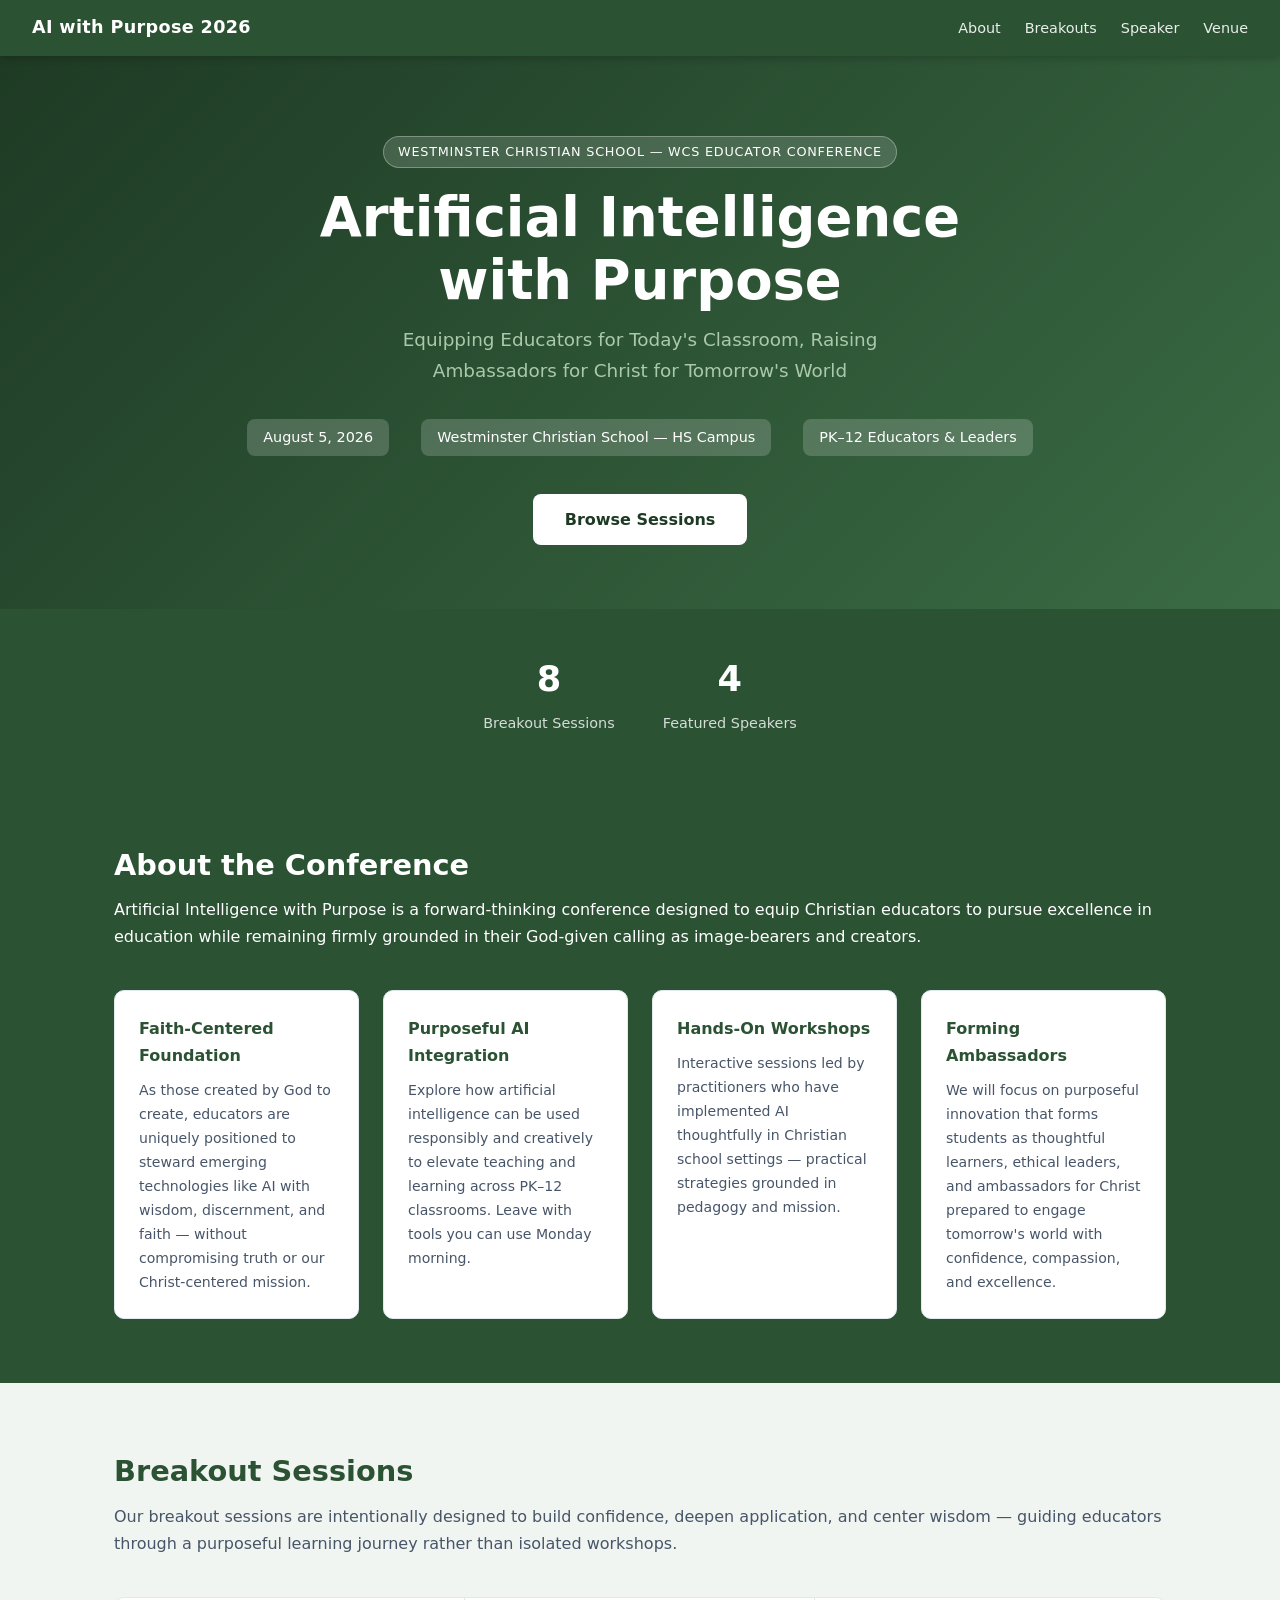
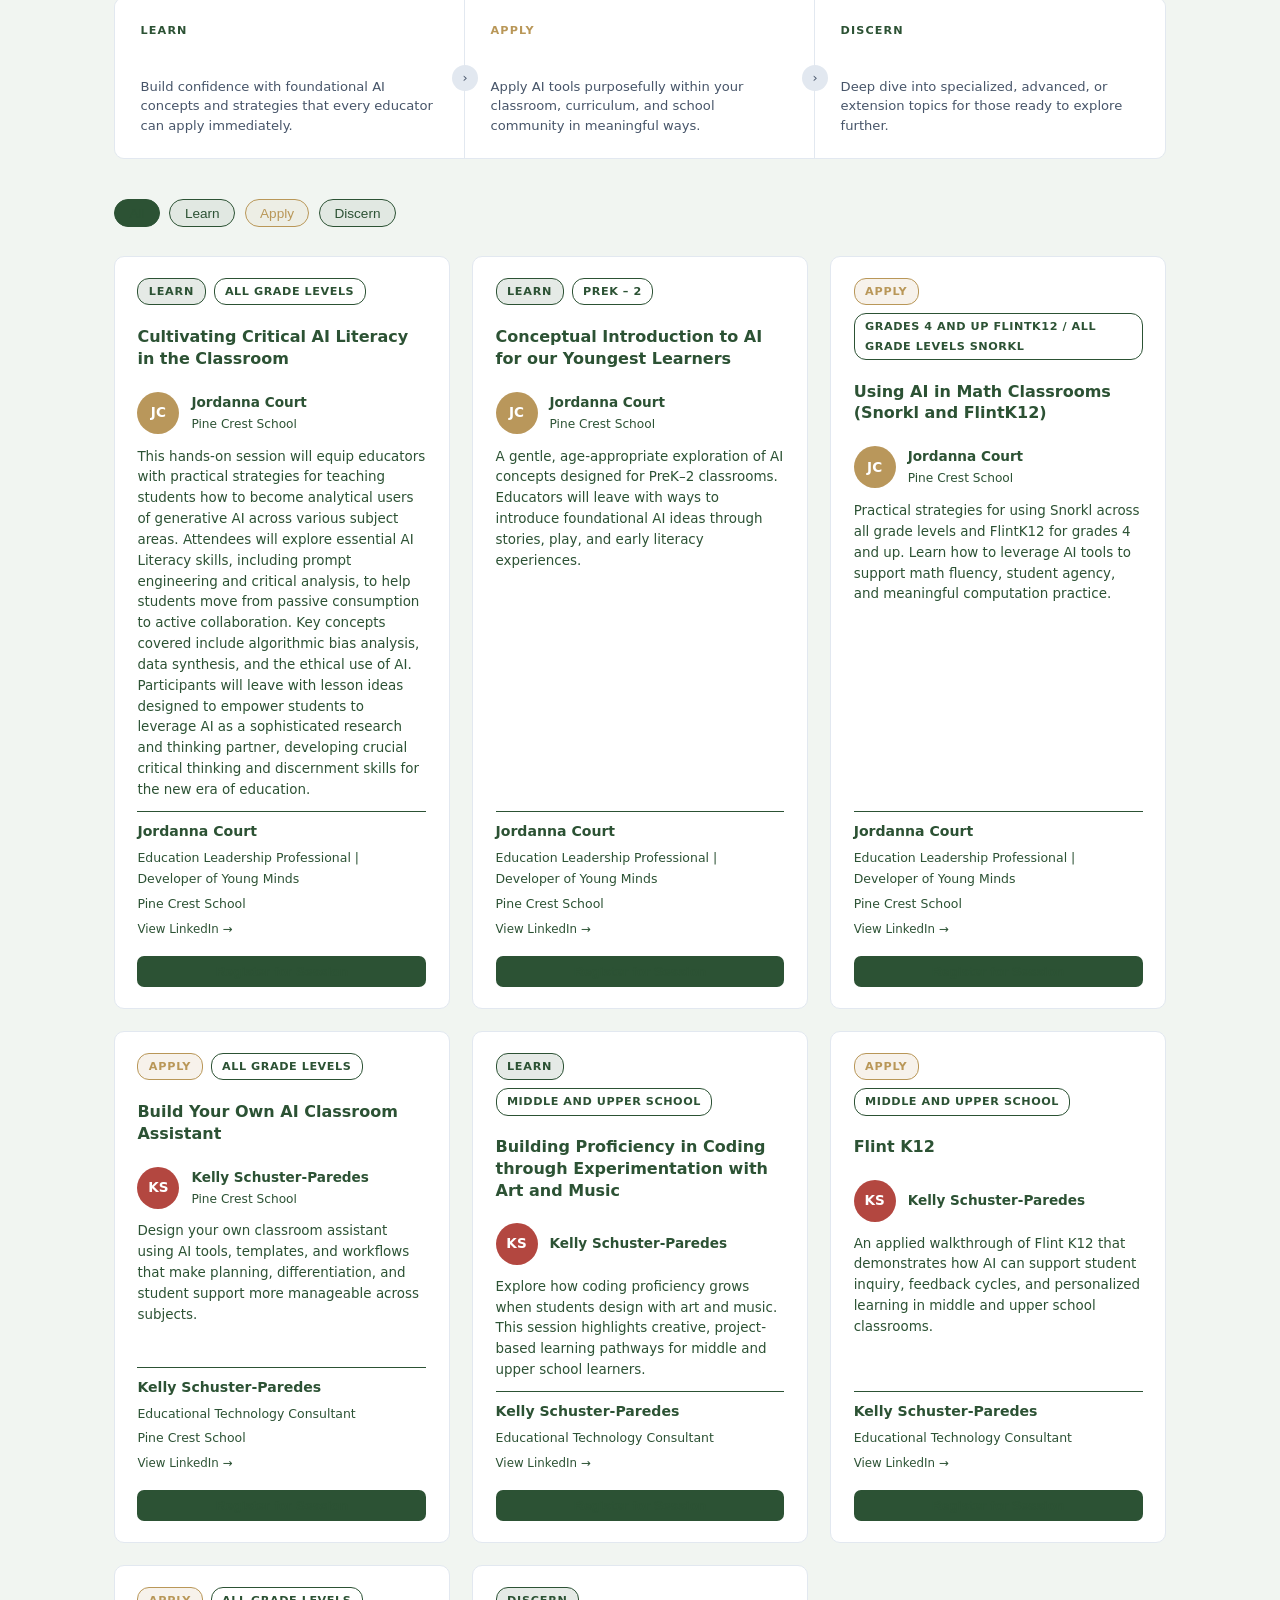
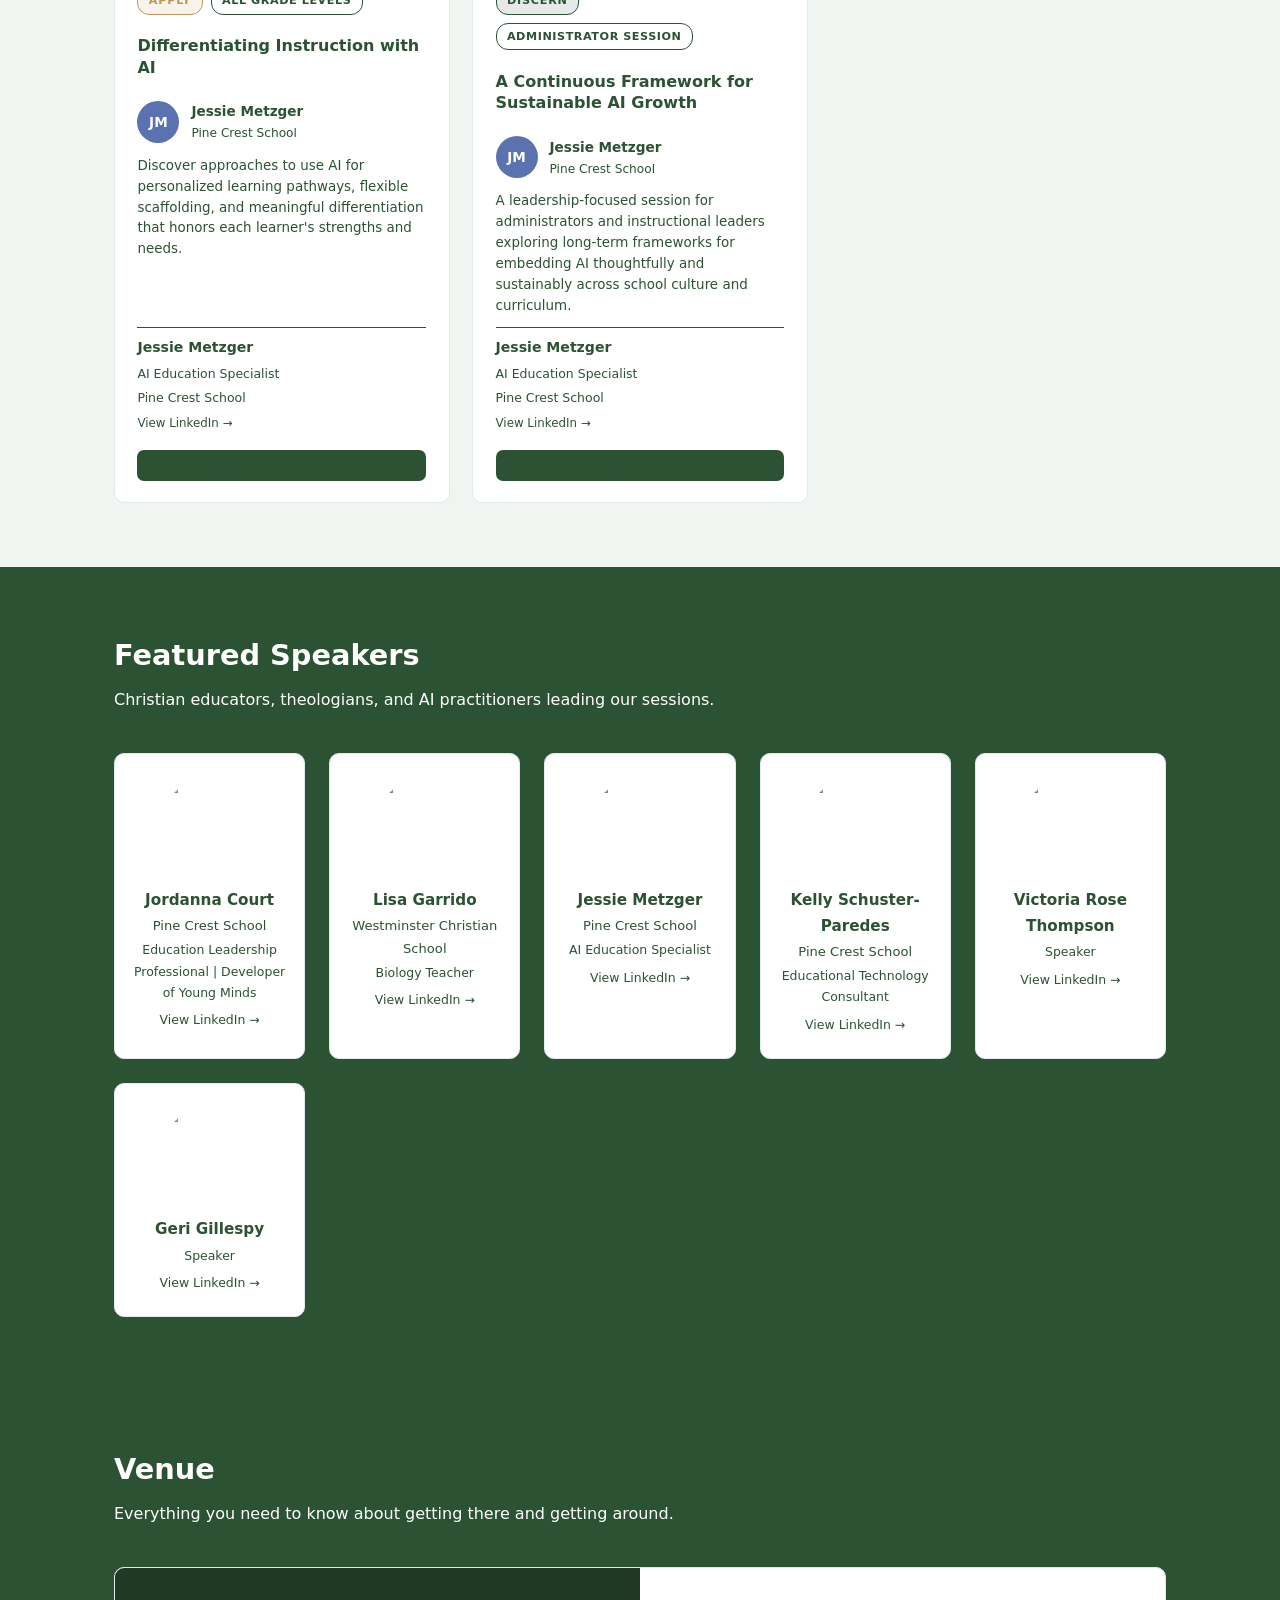
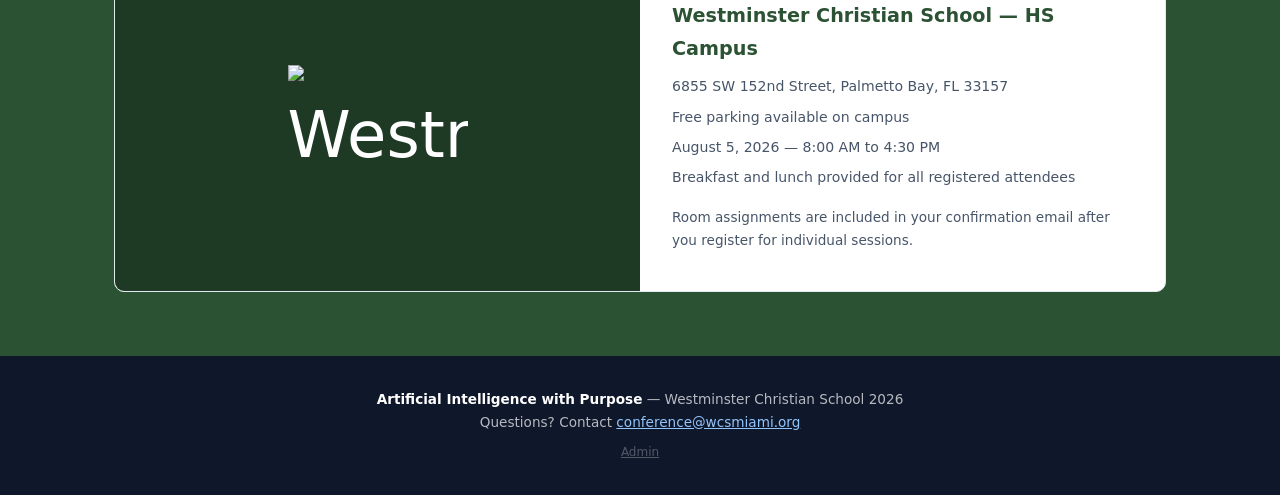
==== index.html @ 59046e01 "Update conference speakers and breakout styling" ====
<!DOCTYPE html>
<html lang="en">
<head>
  <meta charset="UTF-8" />
  <meta name="viewport" content="width=device-width, initial-scale=1.0" />
  <title>AI with Purpose 2026 — Westminster Christian School</title>
  <link rel="stylesheet" href="styles.css" />
</head>
<body>

<!-- NAV -->
<nav>
  <span class="brand">AI with Purpose 2026</span>
  <ul>
    <li><a href="#about">About</a></li>
    <li><a href="#breakouts">Breakouts</a></li>
    <li><a href="#speakers">Speaker</a></li>
    <li><a href="#venue">Venue</a></li>
  </ul>
</nav>

<!-- HERO -->
<header class="hero">
  <div class="badge">Westminster Christian School — WCS Educator Conference</div>
  <h1>Artificial Intelligence<br/><span>with Purpose</span></h1>
  <p>Equipping Educators for Today's Classroom, Raising Ambassadors for Christ for Tomorrow's World</p>
  <div class="hero-meta">
    <div class="chip">August 5, 2026</div>
    <div class="chip">Westminster Christian School — HS Campus</div>
    <div class="chip">PK–12 Educators &amp; Leaders</div>
  </div>
  <a href="#breakouts" class="btn-primary">Browse Sessions</a>
</header>

<!-- STATS -->
<div class="stats-band">
  <div class="stats-inner">
      <div class="stat"><strong>8</strong><span>Breakout Sessions</span></div>
      <div class="stat"><strong>4</strong><span>Featured Speakers</span></div>
</div>

<!-- ABOUT -->
<section class="section" id="about">
  <div>
    <div class="section-title">About the Conference</div>
    <p class="section-sub">Artificial Intelligence with Purpose is a forward-thinking conference designed to equip Christian educators to pursue excellence in education while remaining firmly grounded in their God-given calling as image-bearers and creators.</p>
  </div>
  <div class="about-grid">
    <div class="about-card">
      <h3>Faith-Centered Foundation</h3>
      <p>As those created by God to create, educators are uniquely positioned to steward emerging technologies like AI with wisdom, discernment, and faith — without compromising truth or our Christ-centered mission.</p>
    </div>
    <div class="about-card">
      <h3>Purposeful AI Integration</h3>
      <p>Explore how artificial intelligence can be used responsibly and creatively to elevate teaching and learning across PK–12 classrooms. Leave with tools you can use Monday morning.</p>
    </div>
    <div class="about-card">
      <h3>Hands-On Workshops</h3>
      <p>Interactive sessions led by practitioners who have implemented AI thoughtfully in Christian school settings — practical strategies grounded in pedagogy and mission.</p>
    </div>
    <div class="about-card">
      <h3>Forming Ambassadors</h3>
      <p>We will focus on purposeful innovation that forms students as thoughtful learners, ethical leaders, and ambassadors for Christ prepared to engage tomorrow's world with confidence, compassion, and excellence.</p>
    </div>
  </div>
</section>

<!-- BREAKOUT SESSIONS -->
<section id="breakouts" style="padding: 4rem 0; background: #f1f5f1;">
  <div class="section" style="padding-top: 0; padding-bottom: 0;">
    <div class="section-title">Breakout Sessions</div>
    <p class="section-sub">Our breakout sessions are intentionally designed to build confidence, deepen application, and center wisdom — guiding educators through a purposeful learning journey rather than isolated workshops.</p>

    <!-- Learn / Apply / Discern strip -->
    <div class="lad-strip">
      <div class="lad-cell lad-learn">
        <div class="lad-label">Learn</div>
        <h3>Foundations &amp; Confidence</h3>
        <p>Build confidence with foundational AI concepts and strategies that every educator can apply immediately.</p>
        <div class="lad-arrow">›</div>
      </div>
      <div class="lad-cell lad-apply">
        <div class="lad-label">Apply</div>
        <h3>Application in Context</h3>
        <p>Apply AI tools purposefully within your classroom, curriculum, and school community in meaningful ways.</p>
        <div class="lad-arrow">›</div>
      </div>
      <div class="lad-cell lad-discern">
        <div class="lad-label">Discern</div>
        <h3>Other Ideas / Extensions</h3>
        <p>Deep dive into specialized, advanced, or extension topics for those ready to explore further.</p>
      </div>
    </div>

    <!-- Category filter -->
    <div class="breakout-filter" id="breakoutFilter">
      <button class="filter-btn active" data-cat="All">All</button>
      <button class="filter-btn" data-cat="Learn">Learn</button>
      <button class="filter-btn" data-cat="Apply">Apply</button>
      <button class="filter-btn" data-cat="Discern">Discern</button>
    </div>

    <div class="breakout-grid" id="breakoutGrid"></div>
  </div>
</section>

<!-- SPEAKERS -->
<section class="section" id="speakers">
  <div class="section-title">Featured Speakers</div>
  <p class="section-sub">Christian educators, theologians, and AI practitioners leading our sessions.</p>
  <div class="speakers-grid" id="speakersGrid"></div>
</section>

<!-- VENUE -->
<section class="section" id="venue">
  <div class="section-title">Venue</div>
  <p class="section-sub">Everything you need to know about getting there and getting around.</p>
  <div class="venue-block">
    <div class="venue-map" style="background:#1e3a24;">
      <img src="https://csfla.org/assets/images/schools/logos/westminster-christian-logo.png" alt="Westminster Christian School" style="max-width:180px; max-height:130px; object-fit:contain;" />
    </div>
    <div class="venue-info">
      <h3>Westminster Christian School — HS Campus</h3>
      <p>6855 SW 152nd Street, Palmetto Bay, FL 33157</p>
      <p>Free parking available on campus</p>
      <p>August 5, 2026 — 8:00 AM to 4:30 PM</p>
      <p>Breakfast and lunch provided for all registered attendees</p>
      <p style="margin-top: 1rem; font-size: .85rem; color: var(--muted);">Room assignments are included in your confirmation email after you register for individual sessions.</p>
    </div>
  </div>
</section>

<!-- FOOTER -->
<footer>
  <strong>Artificial Intelligence with Purpose</strong> — Westminster Christian School 2026<br/>
  <span>Questions? Contact <a href="mailto:conference@wcsmiami.org" style="color:#93c5fd;">conference@wcsmiami.org</a></span><br/>
  <span style="opacity:.4;font-size:.75rem;margin-top:.5rem;display:inline-block;"><a href="admin.html" style="color:inherit;">Admin</a></span>
</footer>

<!-- REGISTRATION MODAL -->
<div class="modal-overlay" id="modalOverlay">
  <div class="modal" role="dialog" aria-modal="true" aria-labelledby="modalTitle">
    <button class="modal-close" id="modalClose" aria-label="Close">&times;</button>
    <h2 id="modalTitle">Register for Session</h2>
    <div class="modal-session-name" id="modalSessionName"></div>
    <form id="registrationForm" novalidate>
      <div class="form-group">
        <label for="inputName">Full Name</label>
        <input type="text" id="inputName" placeholder="Jane Smith" autocomplete="name" />
        <div class="form-error" id="nameError">Please enter your full name.</div>
      </div>
      <div class="form-group">
        <label for="inputEmail">Email Address</label>
        <input type="email" id="inputEmail" placeholder="jane@example.com" autocomplete="email" />
        <div class="form-error" id="emailError">Please enter a valid email address.</div>
      </div>
      <div class="form-error" id="duplicateError" style="margin-bottom:.5rem;"></div>
      <button type="submit" class="modal-submit">Confirm Registration</button>
    </form>
  </div>
</div>

<!-- TOAST -->
<div class="toast" id="toast"></div>

<script src="app.js"></script>
</body>
</html>
---- styles.css ----
*, *::before, *::after { box-sizing: border-box; margin: 0; padding: 0; }

@font-face {
  font-family: 'Gotham';
  font-style: normal;
  font-weight: 400;
  font-display: swap;
  src: local('Gotham'), local('Gotham Regular'), local('Gotham Narrow');
}

:root {
  --blue:    #2c5234;
  --blue-dk: #1e3a24;
  --teal:    #3a6b44;
  --green:   #2c5234;
  --gold:    #B9975B;
  --bg:      #f8fafc;
  --surface: #ffffff;
  --border:  #e2e8f0;
  --text:    #111827;
  --muted:   #475569;
  --radius:  10px;
}

body { font-family: "Zapf Humanist", Gotham, 'Gotham Narrow', 'Inter', system-ui, -apple-system, BlinkMacSystemFont, 'Segoe UI', sans-serif; background: var(--bg); color: var(--text); line-height: 1.7; font-size: 16px; }

/* ── NAV ── */
nav {
  position: sticky; top: 0; z-index: 100;
  background: var(--blue); color: #fff;
  display: flex; align-items: center; justify-content: space-between;
  padding: 0 2rem; height: 56px; box-shadow: 0 2px 8px rgba(0,0,0,.2);
}
nav .brand { font-weight: 700; font-size: 1.1rem; letter-spacing: .02em; }
nav ul { list-style: none; display: flex; gap: 1.5rem; }
nav a { color: rgba(255,255,255,.9); text-decoration: none; font-size: .9rem; }
nav a:hover { color: #fff; text-decoration: underline; }

/* ── HERO ── */
.hero {
  background: linear-gradient(135deg, var(--blue-dk) 0%, var(--teal) 100%);
  color: #fff; text-align: center; padding: 5rem 1.5rem 4rem;
}
.hero .badge {
  display: inline-block; background: rgba(255,255,255,.15);
  border: 1px solid rgba(255,255,255,.3); border-radius: 20px;
  padding: .25rem .85rem; font-size: .8rem; letter-spacing: .06em;
  text-transform: uppercase; margin-bottom: 1.2rem;
}
.hero h1 { font-size: clamp(2rem, 5vw, 3.4rem); font-weight: 800; line-height: 1.15; margin-bottom: .75rem; }
.hero h1 span { color: #ffffff; }
.hero p { font-size: 1.15rem; color: #aac9aa; max-width: 560px; margin: 0 auto 2rem; }
.hero-meta { display: flex; justify-content: center; gap: 2rem; flex-wrap: wrap; margin-bottom: 2.4rem; }
.hero-meta .chip {
  background: rgba(255,255,255,.18); border-radius: 8px;
  padding: .4rem 1rem; font-size: .9rem; display: flex; align-items: center; gap: .5rem;
}
.btn-primary {
  display: inline-block; background: #fff; color: var(--blue-dk);
  font-weight: 700; padding: .75rem 2rem; border-radius: 8px;
  text-decoration: none; font-size: 1rem; transition: transform .15s, box-shadow .15s;
  cursor: pointer; border: none;
}
.btn-primary:hover { transform: translateY(-2px); box-shadow: 0 6px 18px rgba(0,0,0,.2); }

/* ── SECTIONS ── */
.section { padding: 4rem 1.5rem; max-width: 1100px; margin: 0 auto; }
.section-title { font-size: 1.8rem; font-weight: 700; margin-bottom: .4rem; }
#breakouts .section-title { color: var(--green); }
.section-sub { color: var(--muted); margin-bottom: 2.5rem; }
#about .section-sub { color: #fff; }
#venue .section-sub { color: #fff; }
#speakers .section-sub { color: #fff; }

/* ── STATS ── */
.stats-band { background: var(--blue); color: #fff; }
.stats-inner { display: flex; justify-content: center; gap: 3rem; flex-wrap: wrap; padding: 2.5rem 1.5rem; }
.stat { text-align: center; }
.stat strong { display: block; font-size: 2.2rem; font-weight: 800; }
.stat span { font-size: .9rem; opacity: .8; }

/* ── ABOUT CARDS ── */
.about-grid { display: grid; grid-template-columns: repeat(auto-fit, minmax(240px, 1fr)); gap: 1.5rem; }
.about-card {
  background: var(--surface); border: 1px solid var(--border); border-radius: var(--radius);
  padding: 1.5rem; display: flex; flex-direction: column; gap: .6rem;
}
.about-card h3 { font-size: 1rem; font-weight: 700; color: #2c5234; }
.about-card p { font-size: .88rem; color: var(--muted); }

/* ── FILTER BAR ── */
.filter-bar { display: flex; gap: .6rem; flex-wrap: wrap; margin-bottom: 2rem; }
.filter-btn {
  padding: .35rem .9rem; border-radius: 20px; border: 1.5px solid var(--border);
  background: var(--surface); font-size: .85rem; cursor: pointer; transition: all .15s;
  color: var(--text);
}
.filter-btn.active, .filter-btn:hover { background: var(--blue); color: #fff; border-color: var(--blue); }

/* ── REGISTER BUTTON ── */
.register-btn {
  margin-top: .4rem; padding: .5rem 1rem; border-radius: 7px; border: none;
  font-size: .85rem; font-weight: 600; cursor: pointer; transition: all .15s;
  background: var(--blue); color: #fff;
}
.register-btn:hover { background: var(--blue-dk); }
.register-btn.registered { background: #10b981; cursor: default; }
.register-btn:disabled { background: #94a3b8; cursor: not-allowed; }

/* ── BREAKOUT SESSIONS ── */
#breakouts { background: #f1f5f1; }

.lad-strip {
  display: grid; grid-template-columns: repeat(3, 1fr); gap: 0;
  border: 1.5px solid var(--border); border-radius: var(--radius);
  overflow: hidden; margin-bottom: 2.5rem;
}
.lad-cell {
  padding: 1.4rem 1.6rem; background: var(--surface); position: relative;
}
.lad-cell:not(:last-child) { border-right: 1.5px solid var(--border); }
.lad-label {
  font-size: .7rem; font-weight: 800; letter-spacing: .1em; text-transform: uppercase;
  margin-bottom: .3rem;
}
.lad-learn  .lad-label { color: #2c5234; }
.lad-apply  .lad-label { color: #B99758; }
.lad-discern .lad-label { color: #2c5234; }
.lad-cell h3 { font-size: .95rem; font-weight: 700; margin-bottom: .4rem; }
.lad-cell p  { font-size: .82rem; color: var(--muted); line-height: 1.5; }
.lad-arrow {
  position: absolute; right: -14px; top: 50%; transform: translateY(-50%);
  background: var(--border); color: var(--muted); border-radius: 50%;
  width: 26px; height: 26px; display: flex; align-items: center; justify-content: center;
  font-size: .8rem; z-index: 1;
}
@media (max-width: 640px) {
  .lad-strip { grid-template-columns: 1fr; }
  .lad-cell:not(:last-child) { border-right: none; border-bottom: 1.5px solid var(--border); }
  .lad-arrow { display: none; }
}

.cat-pill {
  font-size: .7rem; font-weight: 800; text-transform: uppercase; letter-spacing: .07em;
  padding: .2rem .65rem; border-radius: 12px; display: inline-block;
  color: #2c5234; background: transparent; border: 1px solid #2c5234;
}
.grade-pill {
  font-size: .7rem; font-weight: 700; letter-spacing: .05em; text-transform: uppercase;
  padding: .2rem .65rem; border-radius: 12px; display: inline-block;
  color: #2c5234; background: transparent; border: 1px solid #2c5234;
}
.cat-Learn { background: rgba(44,82,52,.12); color: #2c5234; border-color: #2c5234; }
.cat-Apply { background: rgba(185,151,88,.12); color: #B99758; border-color: #B99758; }
.cat-Discern { background: rgba(44,82,52,.12); color: #2c5234; border-color: #2c5234; }

.breakout-grid { display: grid; grid-template-columns: repeat(auto-fill, minmax(330px, 1fr)); gap: 1.4rem; }
.breakout-filter { display: flex; gap: .6rem; flex-wrap: wrap; margin-bottom: 1.8rem; }
#breakouts .filter-btn[data-cat="Learn"] { color: #2c5234; border-color: #2c5234; background: rgba(44,82,52,.08); }
#breakouts .filter-btn[data-cat="Apply"] { color: #B99758; border-color: #B99758; background: rgba(185,151,88,.08); }
#breakouts .filter-btn[data-cat="Discern"] { color: #2c5234; border-color: #2c5234; background: rgba(44,82,52,.08); }
#breakouts .filter-btn[data-cat="Learn"].active,
#breakouts .filter-btn[data-cat="Learn"]:hover {
  background: #2c5234;
  color: #fff;
  border-color: #2c5234;
}
#breakouts .filter-btn[data-cat="Apply"].active,
#breakouts .filter-btn[data-cat="Apply"]:hover {
  background: #B99758;
  color: #fff;
  border-color: #B99758;
}
#breakouts .filter-btn[data-cat="Discern"].active,
#breakouts .filter-btn[data-cat="Discern"]:hover {
  background: #2c5234;
  color: #fff;
  border-color: #2c5234;
}
#breakouts .filter-btn.active,
#breakouts .filter-btn:hover {
  color: var(--green);
}
#breakouts .register-btn:not(.registered) {
  color: var(--green);
}

.breakout-card {
  background: var(--surface); border: 1.5px solid var(--border); border-radius: var(--radius);
  padding: 1.3rem 1.4rem; display: flex; flex-direction: column; gap: .65rem;
  transition: box-shadow .2s, border-color .2s;
}
.breakout-card:hover { box-shadow: 0 4px 18px rgba(0,0,0,.1); border-color: var(--blue); }
.breakout-card.registered { border-color: #10b981; background: #f0fdf4; }
.breakout-card h3 { font-size: 1rem; font-weight: 700; line-height: 1.35; margin-top: .55rem; color: #2c5234; }
.breakout-card .desc { font-size: .84rem; color: #2c5234; line-height: 1.55; flex: 1; }
.breakout-card-top { display: flex; flex-direction: column; gap: .75rem; }
.speaker-top .bs-name { color: #2c5234; }
.breakout-tags { display: flex; flex-wrap: wrap; gap: .5rem; align-items: center; }
.speaker-top { display: flex; align-items: center; gap: .75rem; padding: .6rem 0 .1rem; }
.speaker-top .bs-avatar { width: 42px; height: 42px; font-size: .85rem; }
.breakout-speaker {
  display: flex; align-items: center; gap: .75rem; padding-top: .5rem;
  border-top: 1px solid #2c5234; text-decoration: none; color: inherit;
}
.breakout-speaker div { display: flex; flex-direction: column; gap: .2rem; }
.breakout-speaker .bs-name { font-size: .88rem; font-weight: 700; color: #2c5234; }
.breakout-speaker .bs-role { font-size: .78rem; color: #2c5234; }
.breakout-speaker .bs-linkedin { font-size: .74rem; color: #2c5234; margin-top: .1rem; }

.breakout-speaker:hover .bs-name { text-decoration: underline; color: #2c5234; }
.bs-avatar {
  width: 40px; height: 40px; border-radius: 50%; flex-shrink: 0;
  display: flex; align-items: center; justify-content: center;
  font-size: .9rem; font-weight: 700; color: #fff;
}
.bs-name     { font-size: .85rem; font-weight: 700; }
.bs-role     { font-size: .76rem; color: #2c5234; }
.bs-linkedin { font-size: .74rem; color: #2c5234; margin-top: .1rem; }

/* ── SPEAKERS ── */
.speakers-grid { display: grid; grid-template-columns: repeat(auto-fill, minmax(180px, 1fr)); gap: 1.5rem; }
.speaker-card {
  background: var(--surface); border: 1px solid var(--border); border-radius: var(--radius);
  padding: 1.4rem 1rem; text-align: center; display: flex; flex-direction: column; align-items: center;
  transition: box-shadow .2s, border-color .2s; cursor: default;
}
.speaker-card:hover { box-shadow: 0 4px 18px rgba(0,0,0,.1); border-color: var(--blue); }
.speaker-avatar {
  width: 96px; height: 96px; border-radius: 50%; margin: 0 auto .95rem; overflow: hidden;
  display: flex; align-items: center; justify-content: center; font-size: 1.6rem; font-weight: 700; color: #fff;
}
.speaker-avatar.speaker-initials { display: flex; }
.speaker-avatar.speaker-photo { padding: 0; }
.speaker-avatar.speaker-photo img {
  width: 100%; height: 100%; object-fit: cover; display: block;
}
.speaker-meta { display: flex; flex-direction: column; align-items: center; gap: .1rem; }
.speaker-meta h3 { font-size: .95rem; font-weight: 700; margin: 0; color: #2c5234; }
.speaker-school { font-size: .82rem; color: #2c5234; margin: 0; }
.speaker-title { font-size: .78rem; color: #2c5234; margin: 0; }
.speaker-link { font-size: .78rem; color: #2c5234; margin: .4rem 0 0; text-decoration: none; }
.speaker-link:hover,
.speaker-link:focus,
.speaker-link:active,
.speaker-link:visited {
  color: #2c5234;
  text-decoration: none;
}
.speaker-card p { margin: 0; }
.speaker-card p.speaker-org + p.speaker-role { margin-top: .25rem; }

/* ── VENUE ── */
.venue-block {
  background: var(--surface); border: 1px solid var(--border); border-radius: var(--radius);
  display: grid; grid-template-columns: 1fr 1fr; gap: 0; overflow: hidden;
}
.venue-map {
  background: linear-gradient(135deg, #bfdbfe, #c7d2fe);
  display: flex; align-items: center; justify-content: center;
  min-height: 220px; font-size: 4rem;
}
.venue-info { padding: 2rem; }
.venue-info h3 { font-size: 1.2rem; font-weight: 700; margin-bottom: .6rem; color: #2c5234; }
.venue-info p  { font-size: .88rem; color: var(--muted); margin-bottom: .4rem; }
@media (max-width: 600px) {
  .venue-block { grid-template-columns: 1fr; }
}

/* ── FOOTER ── */
footer { background: #0f172a; color: rgba(255,255,255,.7); text-align: center; padding: 2rem 1rem; font-size: .85rem; }
footer strong { color: #fff; }

/* ── MODAL ── */
.modal-overlay {
  display: none; position: fixed; inset: 0; background: rgba(0,0,0,.55);
  z-index: 200; align-items: center; justify-content: center; padding: 1rem;
}
.modal-overlay.open { display: flex; }
.modal {
  background: var(--surface); border-radius: 14px; padding: 2rem;
  max-width: 440px; width: 100%; box-shadow: 0 20px 60px rgba(0,0,0,.3);
  position: relative;
}
.modal-close {
  position: absolute; top: 1rem; right: 1rem;
  background: none; border: none; font-size: 1.4rem; cursor: pointer; color: var(--muted);
}
.modal-close:hover { color: var(--text); }
.modal h2 { font-size: 1.2rem; font-weight: 700; margin-bottom: .25rem; }
.modal .modal-session-name { font-size: .88rem; color: var(--muted); margin-bottom: 1.4rem; }
.form-group { margin-bottom: 1rem; }
.form-group label { display: block; font-size: .85rem; font-weight: 600; margin-bottom: .35rem; }
.form-group input {
  width: 100%; padding: .6rem .85rem; border: 1.5px solid var(--border); border-radius: 7px;
  font-size: .95rem; outline: none; transition: border-color .15s;
}
.form-group input:focus { border-color: var(--blue); }
.form-error { color: #ef4444; font-size: .8rem; margin-top: .3rem; display: none; }
.modal-submit {
  width: 100%; padding: .7rem; background: var(--blue); color: #fff;
  border: none; border-radius: 8px; font-size: 1rem; font-weight: 700; cursor: pointer;
  margin-top: .5rem; transition: background .15s;
}
.modal-submit:hover { background: var(--blue-dk); }

/* ── TOAST ── */
.toast {
  position: fixed; bottom: 1.5rem; right: 1.5rem; z-index: 300;
  background: #10b981; color: #fff; border-radius: 10px;
  padding: .85rem 1.4rem; font-size: .9rem; font-weight: 600;
  box-shadow: 0 8px 24px rgba(0,0,0,.2);
  transform: translateY(60px); opacity: 0; transition: all .3s;
}
.toast.show { transform: translateY(0); opacity: 1; }
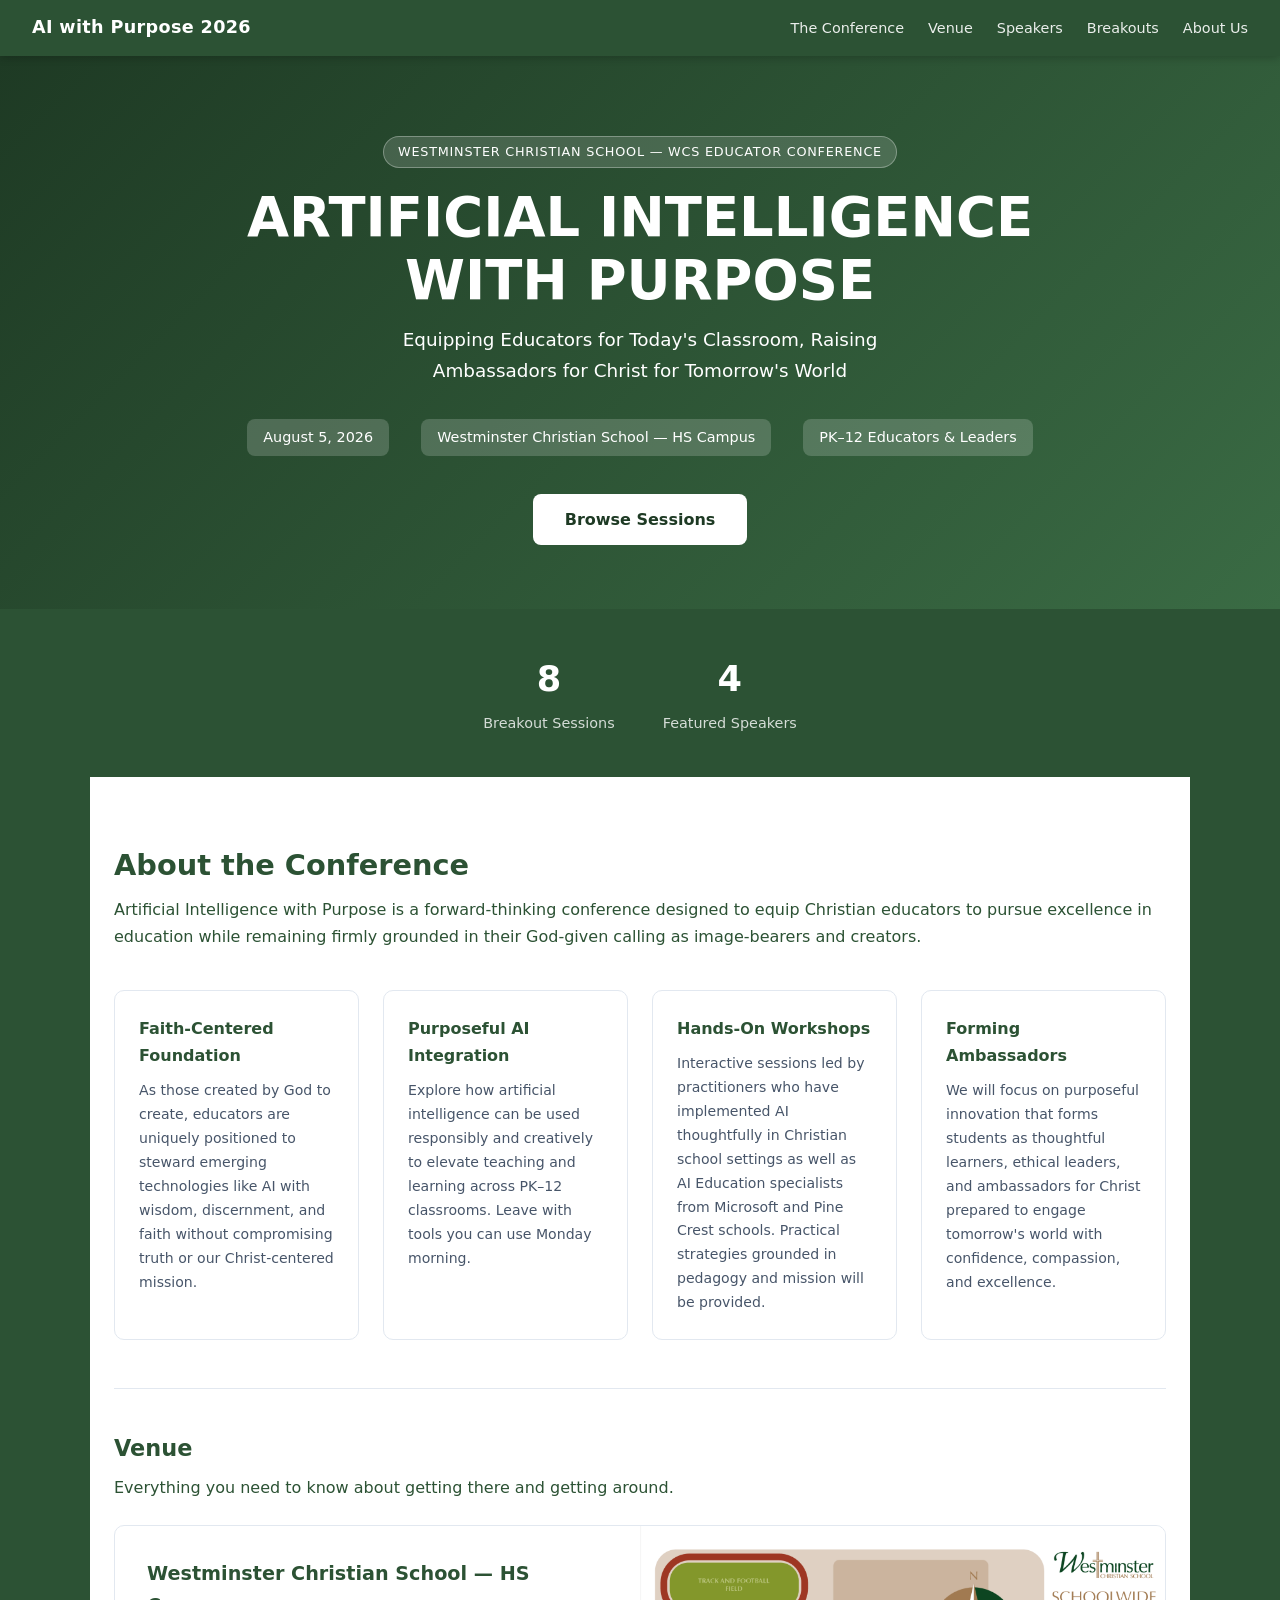
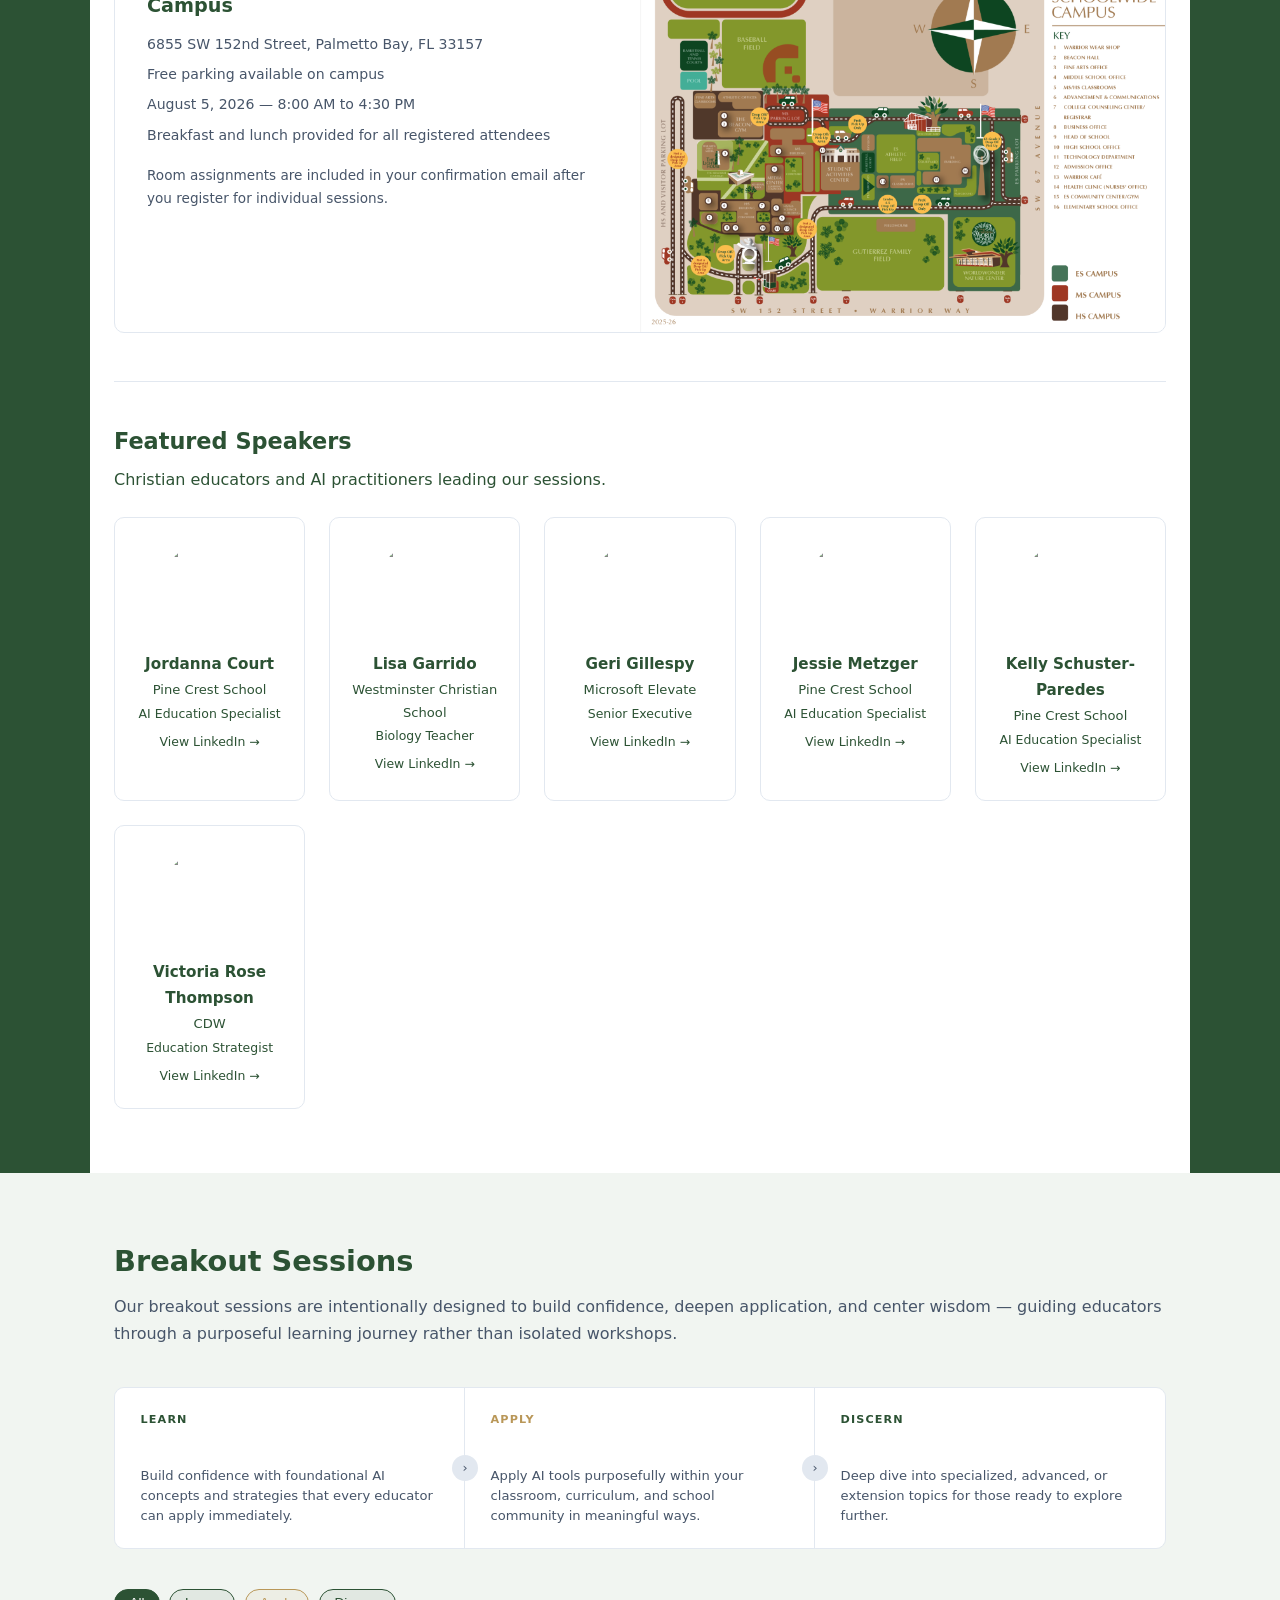
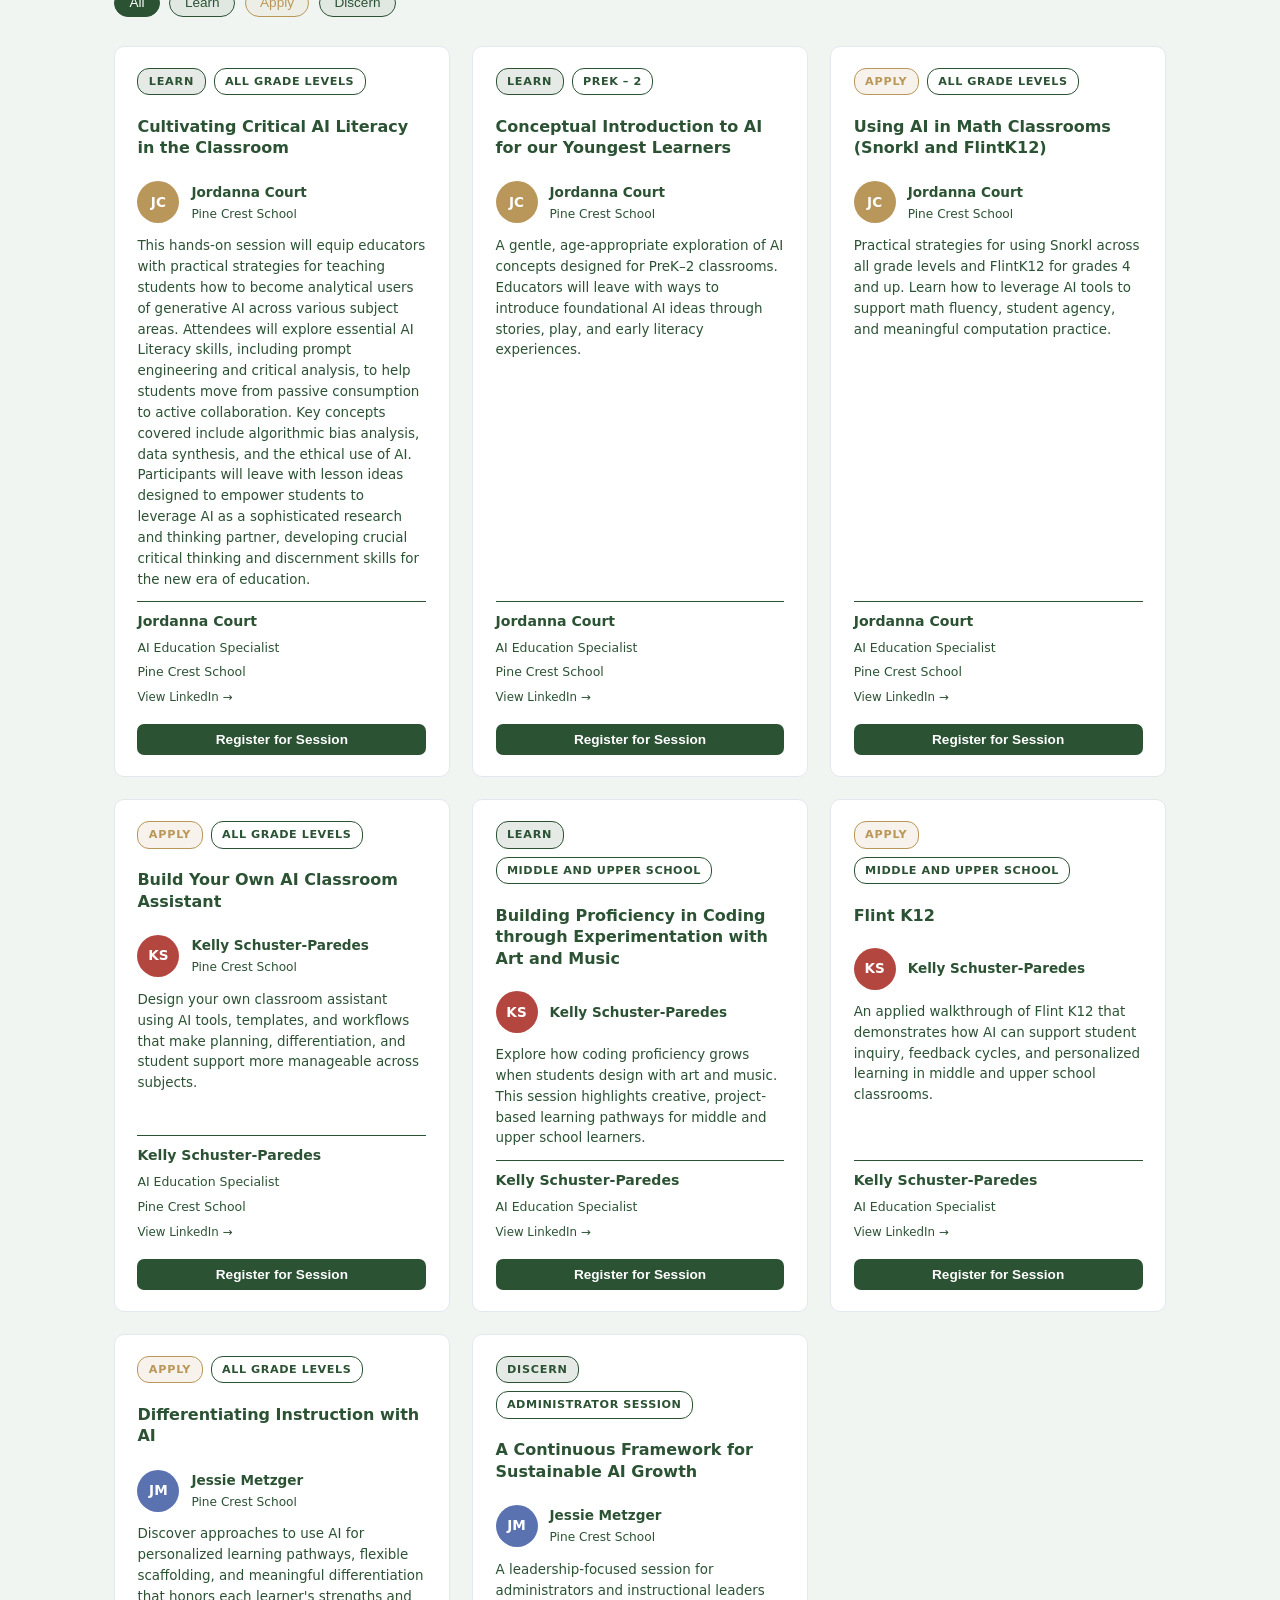
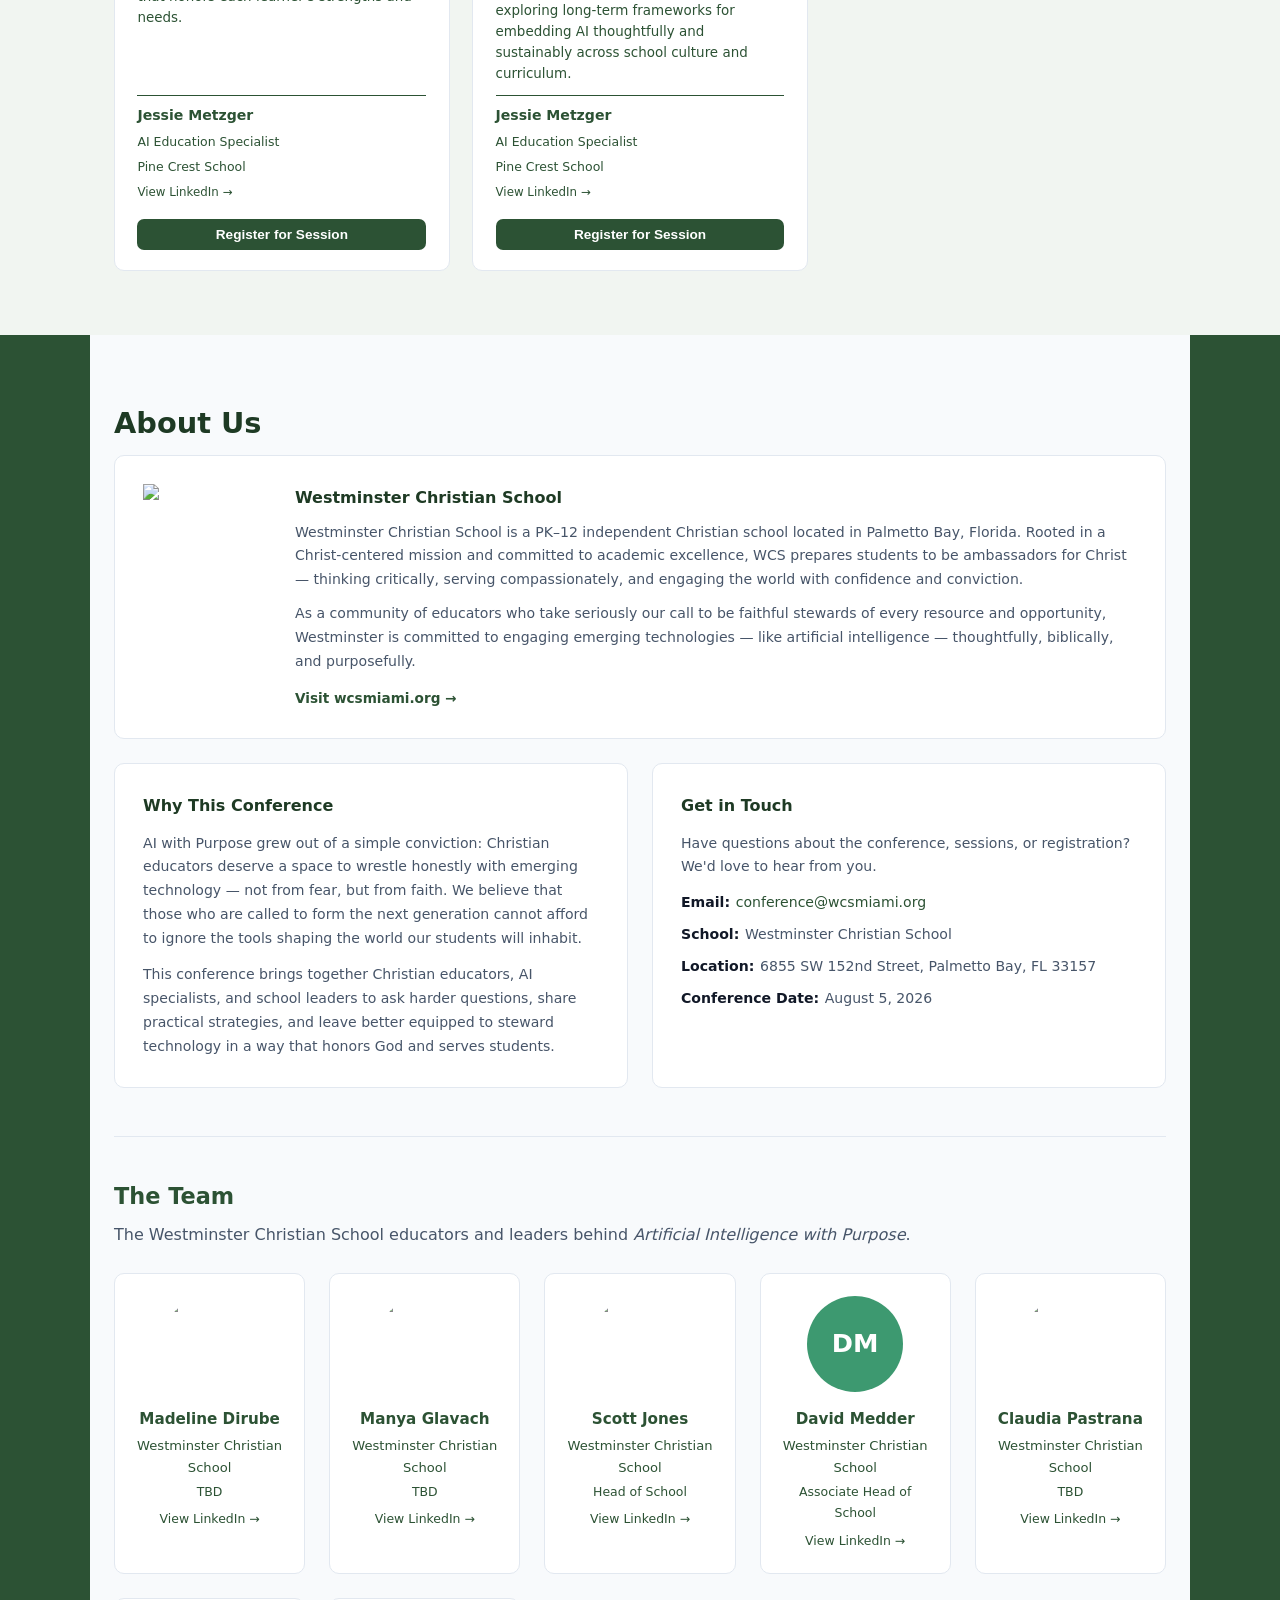
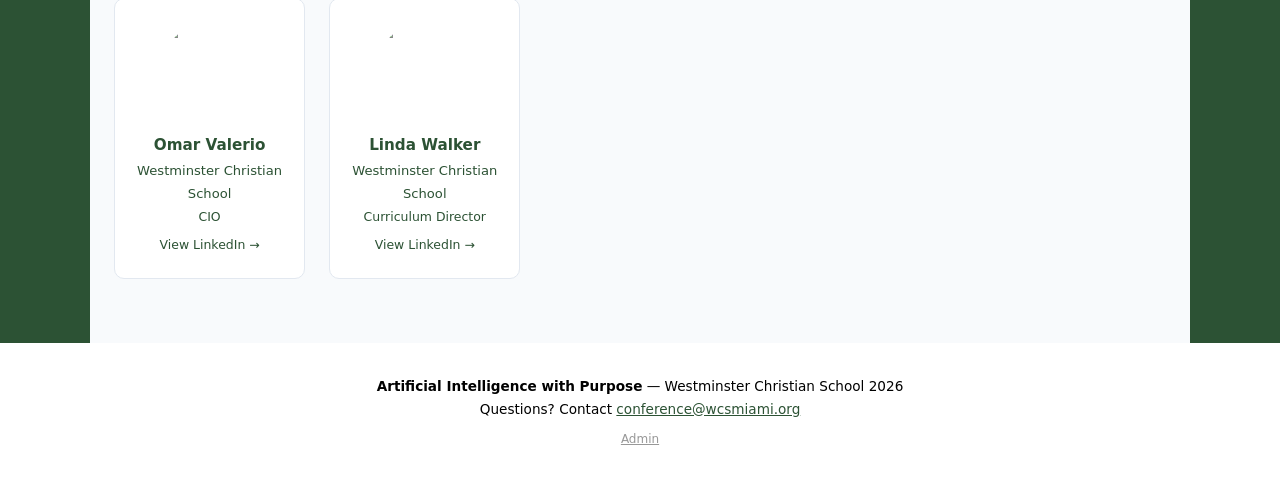
==== commit 0d7cf3a5: "UI updates: About Us section, Conference Team, venue layout, nav reorder, color fixes - Add Conferen" ====
--- a/index.html
+++ b/index.html
@@ -12,17 +12,18 @@
 <nav>
   <span class="brand">AI with Purpose 2026</span>
   <ul>
-    <li><a href="#about">About</a></li>
+    <li><a href="#about">The Conference</a></li>
+    <li><a href="#venue">Venue</a></li>
+    <li><a href="#speakers">Speakers</a></li>
     <li><a href="#breakouts">Breakouts</a></li>
-    <li><a href="#speakers">Speaker</a></li>
-    <li><a href="#venue">Venue</a></li>
+    <li><a href="#conference-team">About Us</a></li>
   </ul>
 </nav>
 
 <!-- HERO -->
 <header class="hero">
   <div class="badge">Westminster Christian School — WCS Educator Conference</div>
-  <h1>Artificial Intelligence<br/><span>with Purpose</span></h1>
+  <h1>ARTIFICIAL INTELLIGENCE<br/><span>WITH PURPOSE</span></h1>
   <p>Equipping Educators for Today's Classroom, Raising Ambassadors for Christ for Tomorrow's World</p>
   <div class="hero-meta">
     <div class="chip">August 5, 2026</div>
@@ -48,7 +49,7 @@
   <div class="about-grid">
     <div class="about-card">
       <h3>Faith-Centered Foundation</h3>
-      <p>As those created by God to create, educators are uniquely positioned to steward emerging technologies like AI with wisdom, discernment, and faith — without compromising truth or our Christ-centered mission.</p>
+      <p>As those created by God to create, educators are uniquely positioned to steward emerging technologies like AI with wisdom, discernment, and faith without compromising truth or our Christ-centered mission.</p>
     </div>
     <div class="about-card">
       <h3>Purposeful AI Integration</h3>
@@ -56,12 +57,41 @@
     </div>
     <div class="about-card">
       <h3>Hands-On Workshops</h3>
-      <p>Interactive sessions led by practitioners who have implemented AI thoughtfully in Christian school settings — practical strategies grounded in pedagogy and mission.</p>
+      <p>Interactive sessions led by practitioners who have implemented AI thoughtfully in Christian school settings as well as AI Education specialists from Microsoft and Pine Crest schools. Practical strategies grounded in pedagogy and mission will be provided.</p>
     </div>
     <div class="about-card">
       <h3>Forming Ambassadors</h3>
       <p>We will focus on purposeful innovation that forms students as thoughtful learners, ethical leaders, and ambassadors for Christ prepared to engage tomorrow's world with confidence, compassion, and excellence.</p>
     </div>
+  </div>
+
+  <!-- VENUE — nested inside About -->
+  <div id="venue" class="venue-subsection">
+    <div class="venue-subsection-header">
+      <div class="section-title" style="font-size:1.4rem;">Venue</div>
+      <p class="section-sub" style="color:#2c5234; margin-bottom:1.5rem;">Everything you need to know about getting there and getting around.</p>
+    </div>
+    <div class="venue-block">
+      <div class="venue-info">
+        <h3>Westminster Christian School — HS Campus</h3>
+        <p>6855 SW 152nd Street, Palmetto Bay, FL 33157</p>
+        <p>Free parking available on campus</p>
+        <p>August 5, 2026 — 8:00 AM to 4:30 PM</p>
+        <p>Breakfast and lunch provided for all registered attendees</p>
+        <p style="margin-top: 1rem; font-size: .85rem; color: var(--muted);">Room assignments are included in your confirmation email after you register for individual sessions.</p>
+      </div>
+      <div class="venue-map">
+        <!-- Save the campus map image as campus-map.jpg in this project folder -->
+        <img src="campus-map.jpg.png" alt="Westminster Christian School Campus Map" class="campus-map-img" />
+      </div>
+    </div>
+  </div>
+
+  <!-- FEATURED SPEAKERS — nested inside About -->
+  <div id="speakers" class="venue-subsection">
+    <div class="section-title" style="font-size:1.4rem;">Featured Speakers</div>
+    <p class="section-sub" style="color:#2c5234; margin-bottom:1.5rem;">Christian educators and AI practitioners leading our sessions.</p>
+    <div class="speakers-grid" id="speakersGrid"></div>
   </div>
 </section>
 
@@ -104,36 +134,57 @@
   </div>
 </section>
 
-<!-- SPEAKERS -->
-<section class="section" id="speakers">
-  <div class="section-title">Featured Speakers</div>
-  <p class="section-sub">Christian educators, theologians, and AI practitioners leading our sessions.</p>
-  <div class="speakers-grid" id="speakersGrid"></div>
-</section>
-
-<!-- VENUE -->
-<section class="section" id="venue">
-  <div class="section-title">Venue</div>
-  <p class="section-sub">Everything you need to know about getting there and getting around.</p>
-  <div class="venue-block">
-    <div class="venue-map" style="background:#1e3a24;">
-      <img src="https://csfla.org/assets/images/schools/logos/westminster-christian-logo.png" alt="Westminster Christian School" style="max-width:180px; max-height:130px; object-fit:contain;" />
-    </div>
-    <div class="venue-info">
-      <h3>Westminster Christian School — HS Campus</h3>
-      <p>6855 SW 152nd Street, Palmetto Bay, FL 33157</p>
-      <p>Free parking available on campus</p>
-      <p>August 5, 2026 — 8:00 AM to 4:30 PM</p>
-      <p>Breakfast and lunch provided for all registered attendees</p>
-      <p style="margin-top: 1rem; font-size: .85rem; color: var(--muted);">Room assignments are included in your confirmation email after you register for individual sessions.</p>
-    </div>
+
+
+<!-- ABOUT US -->
+<section class="section about-us-section" id="conference-team">
+  <div class="section-title">About Us</div>
+
+  <div class="about-us-grid">
+
+    <div class="about-us-card about-us-school">
+      <div class="about-us-logo">
+        <img src="https://csfla.org/assets/images/schools/logos/westminster-christian-logo.png" alt="Westminster Christian School" />
+      </div>
+      <div class="about-us-text">
+        <h3>Westminster Christian School</h3>
+        <p>Westminster Christian School is a PK–12 independent Christian school located in Palmetto Bay, Florida. Rooted in a Christ-centered mission and committed to academic excellence, WCS prepares students to be ambassadors for Christ — thinking critically, serving compassionately, and engaging the world with confidence and conviction.</p>
+        <p>As a community of educators who take seriously our call to be faithful stewards of every resource and opportunity, Westminster is committed to engaging emerging technologies — like artificial intelligence — thoughtfully, biblically, and purposefully.</p>
+        <a class="about-us-link" href="https://www.wcsmiami.org" target="_blank" rel="noopener noreferrer">Visit wcsmiami.org →</a>
+      </div>
+    </div>
+
+    <div class="about-us-card about-us-mission">
+      <h3>Why This Conference</h3>
+      <p>AI with Purpose grew out of a simple conviction: Christian educators deserve a space to wrestle honestly with emerging technology — not from fear, but from faith. We believe that those who are called to form the next generation cannot afford to ignore the tools shaping the world our students will inhabit.</p>
+      <p>This conference brings together Christian educators, AI specialists, and school leaders to ask harder questions, share practical strategies, and leave better equipped to steward technology in a way that honors God and serves students.</p>
+    </div>
+
+    <div class="about-us-card about-us-contact">
+      <h3>Get in Touch</h3>
+      <p>Have questions about the conference, sessions, or registration? We'd love to hear from you.</p>
+      <ul class="about-us-contact-list">
+        <li><strong>Email:</strong> <a href="mailto:conference@wcsmiami.org">conference@wcsmiami.org</a></li>
+        <li><strong>School:</strong> Westminster Christian School</li>
+        <li><strong>Location:</strong> 6855 SW 152nd Street, Palmetto Bay, FL 33157</li>
+        <li><strong>Conference Date:</strong> August 5, 2026</li>
+      </ul>
+    </div>
+
+  </div>
+
+  <!-- THE TEAM -->
+  <div class="venue-subsection">
+    <div class="section-title" style="font-size:1.4rem; color:#2c5234;">The Team</div>
+    <p class="section-sub" style="color:var(--muted); margin-bottom:1.5rem;">The Westminster Christian School educators and leaders behind <em>Artificial Intelligence with Purpose</em>.</p>
+    <div class="speakers-grid" id="teamGrid"></div>
   </div>
 </section>
 
 <!-- FOOTER -->
 <footer>
   <strong>Artificial Intelligence with Purpose</strong> — Westminster Christian School 2026<br/>
-  <span>Questions? Contact <a href="mailto:conference@wcsmiami.org" style="color:#93c5fd;">conference@wcsmiami.org</a></span><br/>
+  <span>Questions? Contact <a href="mailto:conference@wcsmiami.org" style="color:#2c5234;">conference@wcsmiami.org</a></span><br/>
   <span style="opacity:.4;font-size:.75rem;margin-top:.5rem;display:inline-block;"><a href="admin.html" style="color:inherit;">Admin</a></span>
 </footer>
 
--- a/styles.css
+++ b/styles.css
@@ -49,7 +49,7 @@
 }
 .hero h1 { font-size: clamp(2rem, 5vw, 3.4rem); font-weight: 800; line-height: 1.15; margin-bottom: .75rem; }
 .hero h1 span { color: #ffffff; }
-.hero p { font-size: 1.15rem; color: #aac9aa; max-width: 560px; margin: 0 auto 2rem; }
+.hero p { font-size: 1.15rem; color: #ffffff; max-width: 560px; margin: 0 auto 2rem; }
 .hero-meta { display: flex; justify-content: center; gap: 2rem; flex-wrap: wrap; margin-bottom: 2.4rem; }
 .hero-meta .chip {
   background: rgba(255,255,255,.18); border-radius: 8px;
@@ -67,9 +67,9 @@
 .section { padding: 4rem 1.5rem; max-width: 1100px; margin: 0 auto; }
 .section-title { font-size: 1.8rem; font-weight: 700; margin-bottom: .4rem; }
 #breakouts .section-title { color: var(--green); }
+#about .section-title { color: #2c5234; }
 .section-sub { color: var(--muted); margin-bottom: 2.5rem; }
-#about .section-sub { color: #fff; }
-#venue .section-sub { color: #fff; }
+#about .section-sub { color: #2c5234; }
 #speakers .section-sub { color: #fff; }
 
 /* ── STATS ── */
@@ -108,6 +108,7 @@
 .register-btn:disabled { background: #94a3b8; cursor: not-allowed; }
 
 /* ── BREAKOUT SESSIONS ── */
+#about { background: #ffffff; }
 #breakouts { background: #f1f5f1; }
 
 .lad-strip {
@@ -181,8 +182,15 @@
 #breakouts .filter-btn:hover {
   color: var(--green);
 }
+#breakouts .filter-btn[data-cat="All"],
+#breakouts .filter-btn[data-cat="All"].active,
+#breakouts .filter-btn[data-cat="All"]:hover {
+  background: var(--blue);
+  color: #fff;
+  border-color: var(--blue);
+}
 #breakouts .register-btn:not(.registered) {
-  color: var(--green);
+  color: #fff;
 }
 
 .breakout-card {
@@ -250,15 +258,25 @@
 .speaker-card p { margin: 0; }
 .speaker-card p.speaker-org + p.speaker-role { margin-top: .25rem; }
 
-/* ── VENUE ── */
+/* ── VENUE (nested inside About) ── */
+.venue-subsection {
+  margin-top: 3rem;
+  padding-top: 2.5rem;
+  border-top: 1.5px solid var(--border);
+}
+
+
 .venue-block {
   background: var(--surface); border: 1px solid var(--border); border-radius: var(--radius);
   display: grid; grid-template-columns: 1fr 1fr; gap: 0; overflow: hidden;
 }
 .venue-map {
-  background: linear-gradient(135deg, #bfdbfe, #c7d2fe);
-  display: flex; align-items: center; justify-content: center;
-  min-height: 220px; font-size: 4rem;
+  background: #f1f5f1;
+  display: flex; align-items: stretch; justify-content: center;
+  min-height: 260px; overflow: hidden;
+}
+.campus-map-img {
+  width: 100%; height: 100%; object-fit: cover; display: block;
 }
 .venue-info { padding: 2rem; }
 .venue-info h3 { font-size: 1.2rem; font-weight: 700; margin-bottom: .6rem; color: #2c5234; }
@@ -267,9 +285,69 @@
   .venue-block { grid-template-columns: 1fr; }
 }
 
+/* ── ABOUT US ── */
+.about-us-section { background: var(--bg); }
+.about-us-section .section-title { color: var(--blue-dk); }
+
+.about-us-grid {
+  display: grid;
+  grid-template-columns: 1fr 1fr;
+  gap: 1.5rem;
+}
+
+.about-us-card {
+  background: var(--surface); border: 1px solid var(--border);
+  border-radius: var(--radius); padding: 1.75rem;
+  display: flex; flex-direction: column; gap: .75rem;
+}
+
+.about-us-school {
+  grid-column: 1 / -1;
+  flex-direction: row; align-items: flex-start; gap: 2rem;
+}
+
+.about-us-logo {
+  flex-shrink: 0;
+  width: 120px; height: 120px;
+  background: none;
+  display: flex; align-items: center; justify-content: center;
+  padding: 0;
+}
+.about-us-logo img { width: 100%; height: 100%; object-fit: contain; }
+
+.about-us-text { display: flex; flex-direction: column; gap: .6rem; }
+.about-us-text h3 { font-size: 1.1rem; font-weight: 700; color: var(--blue-dk); margin: 0; }
+.about-us-text p  { font-size: .88rem; color: var(--muted); margin: 0; }
+
+.about-us-link {
+  display: inline-block; margin-top: .25rem;
+  font-size: .85rem; font-weight: 600; color: var(--blue);
+  text-decoration: none;
+}
+.about-us-link:hover { text-decoration: underline; }
+
+.about-us-card h3 { font-size: 1rem; font-weight: 700; color: var(--blue-dk); margin: 0; }
+.about-us-card p  { font-size: .88rem; color: var(--muted); margin: 0; }
+
+.about-us-contact-list {
+  list-style: none; padding: 0; margin: 0;
+  display: flex; flex-direction: column; gap: .5rem;
+  font-size: .88rem; color: var(--muted);
+}
+.about-us-contact-list li { display: flex; gap: .35rem; flex-wrap: wrap; }
+.about-us-contact-list strong { color: var(--text); }
+.about-us-contact-list a { color: var(--blue); text-decoration: none; }
+.about-us-contact-list a:hover { text-decoration: underline; }
+
+@media (max-width: 640px) {
+  .about-us-grid { grid-template-columns: 1fr; }
+  .about-us-school { flex-direction: column; align-items: center; }
+  .about-us-logo { width: 90px; height: 90px; }
+}
+
 /* ── FOOTER ── */
-footer { background: #0f172a; color: rgba(255,255,255,.7); text-align: center; padding: 2rem 1rem; font-size: .85rem; }
-footer strong { color: #fff; }
+footer { background: #ffffff; color: #000000; text-align: center; padding: 2rem 1rem; font-size: .85rem; }
+footer strong { color: #000000; }
 
 /* ── MODAL ── */
 .modal-overlay {
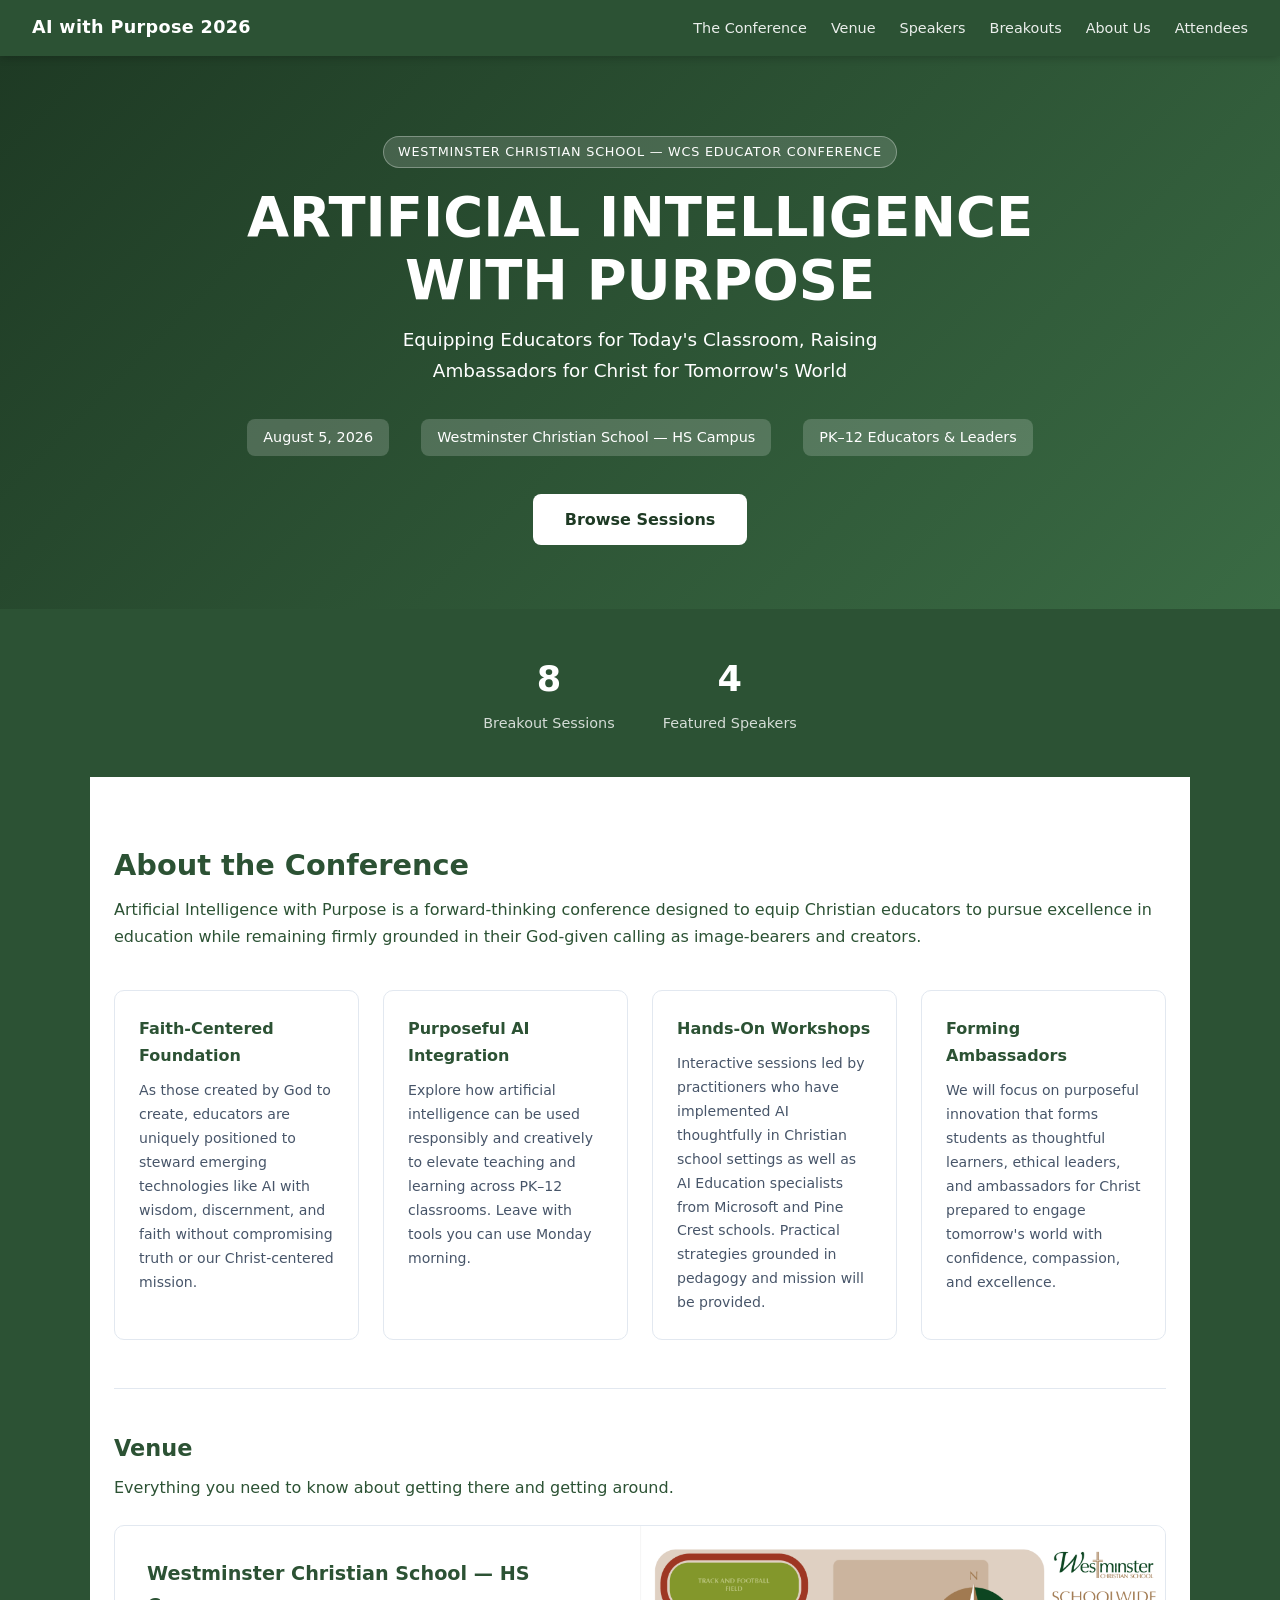
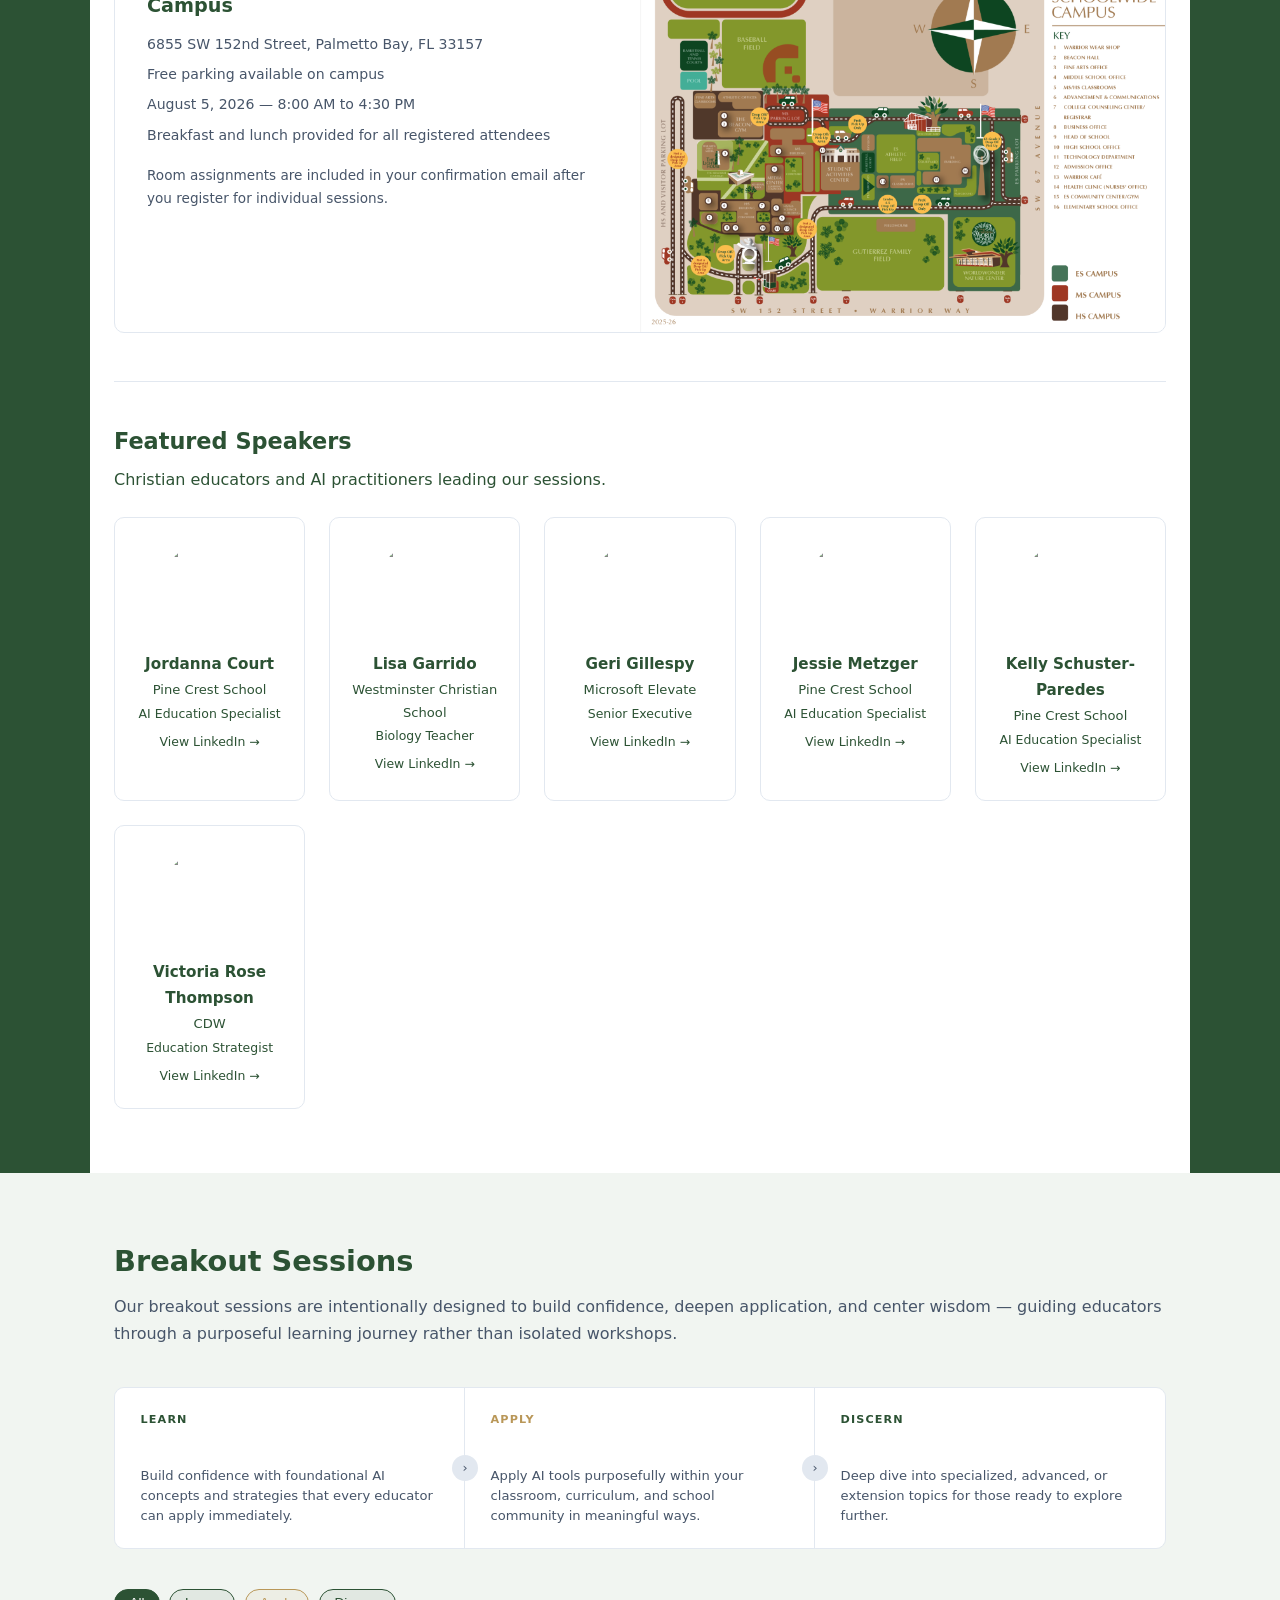
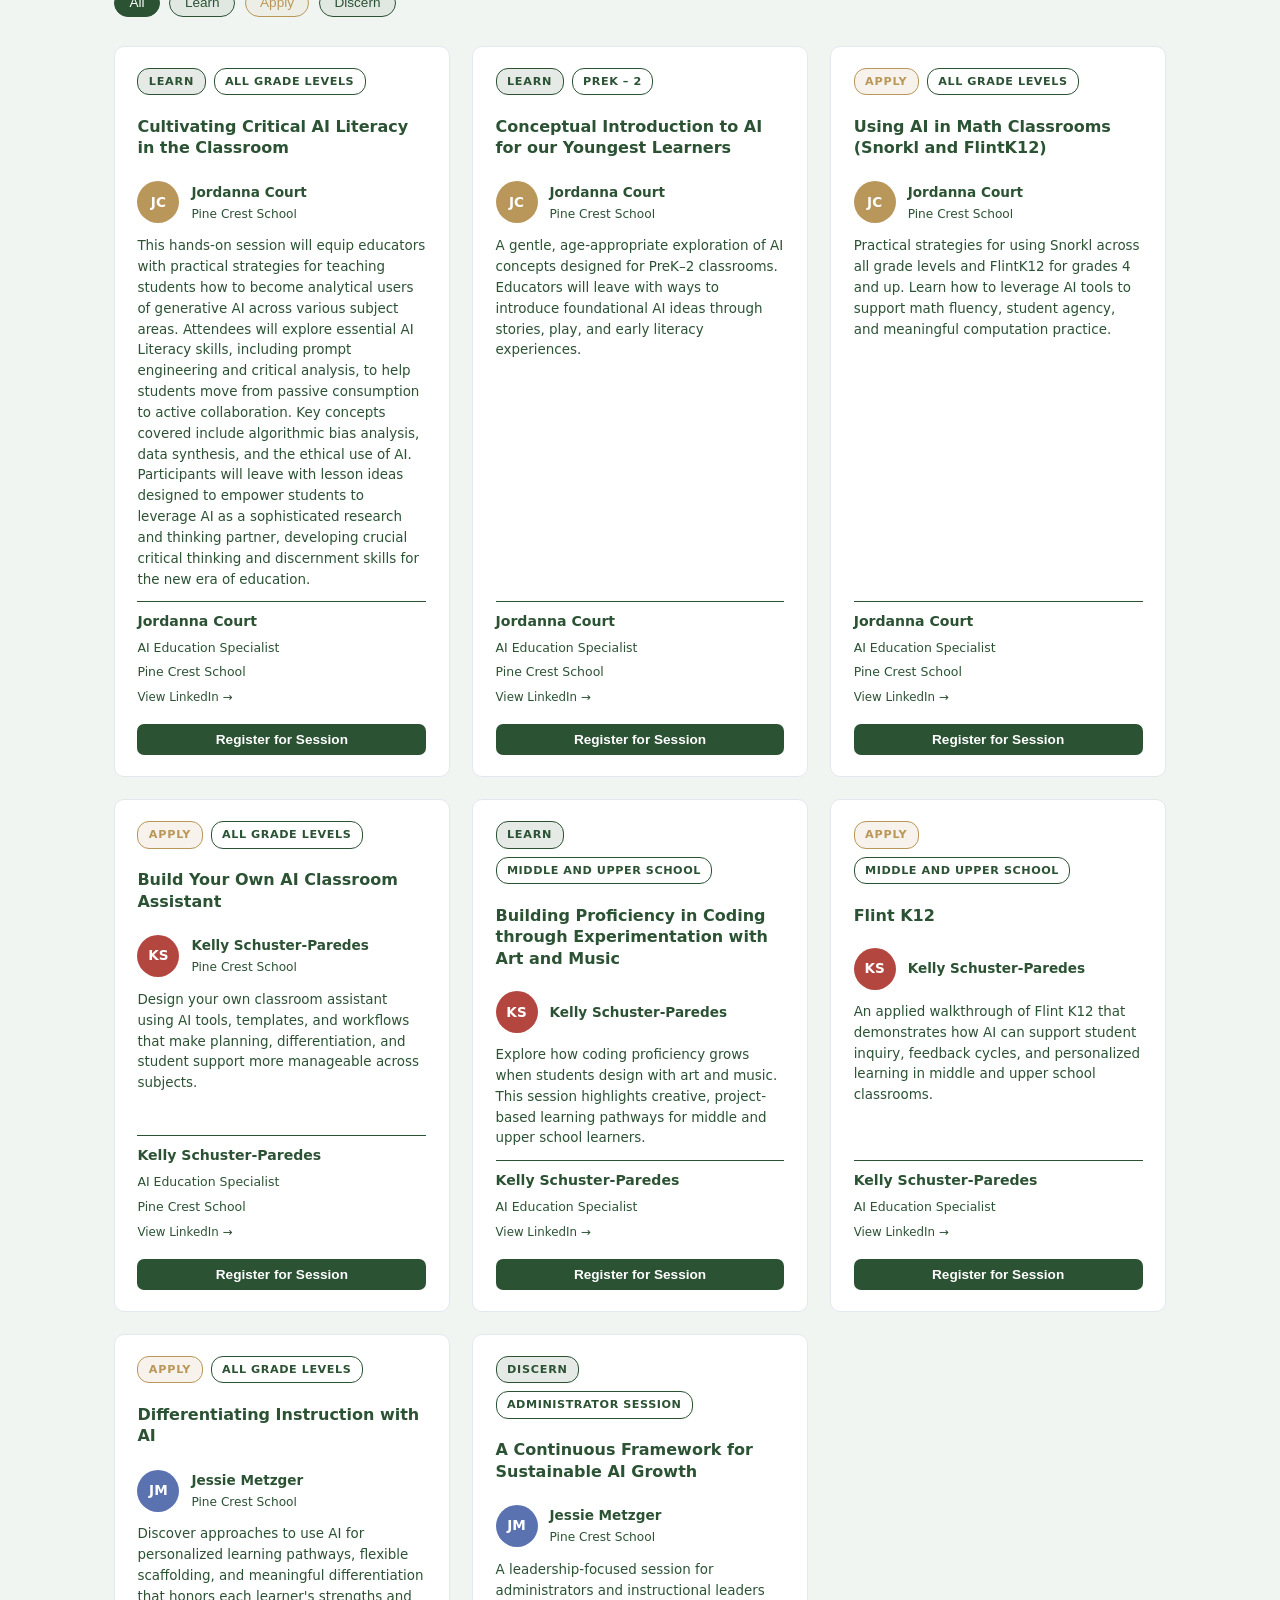
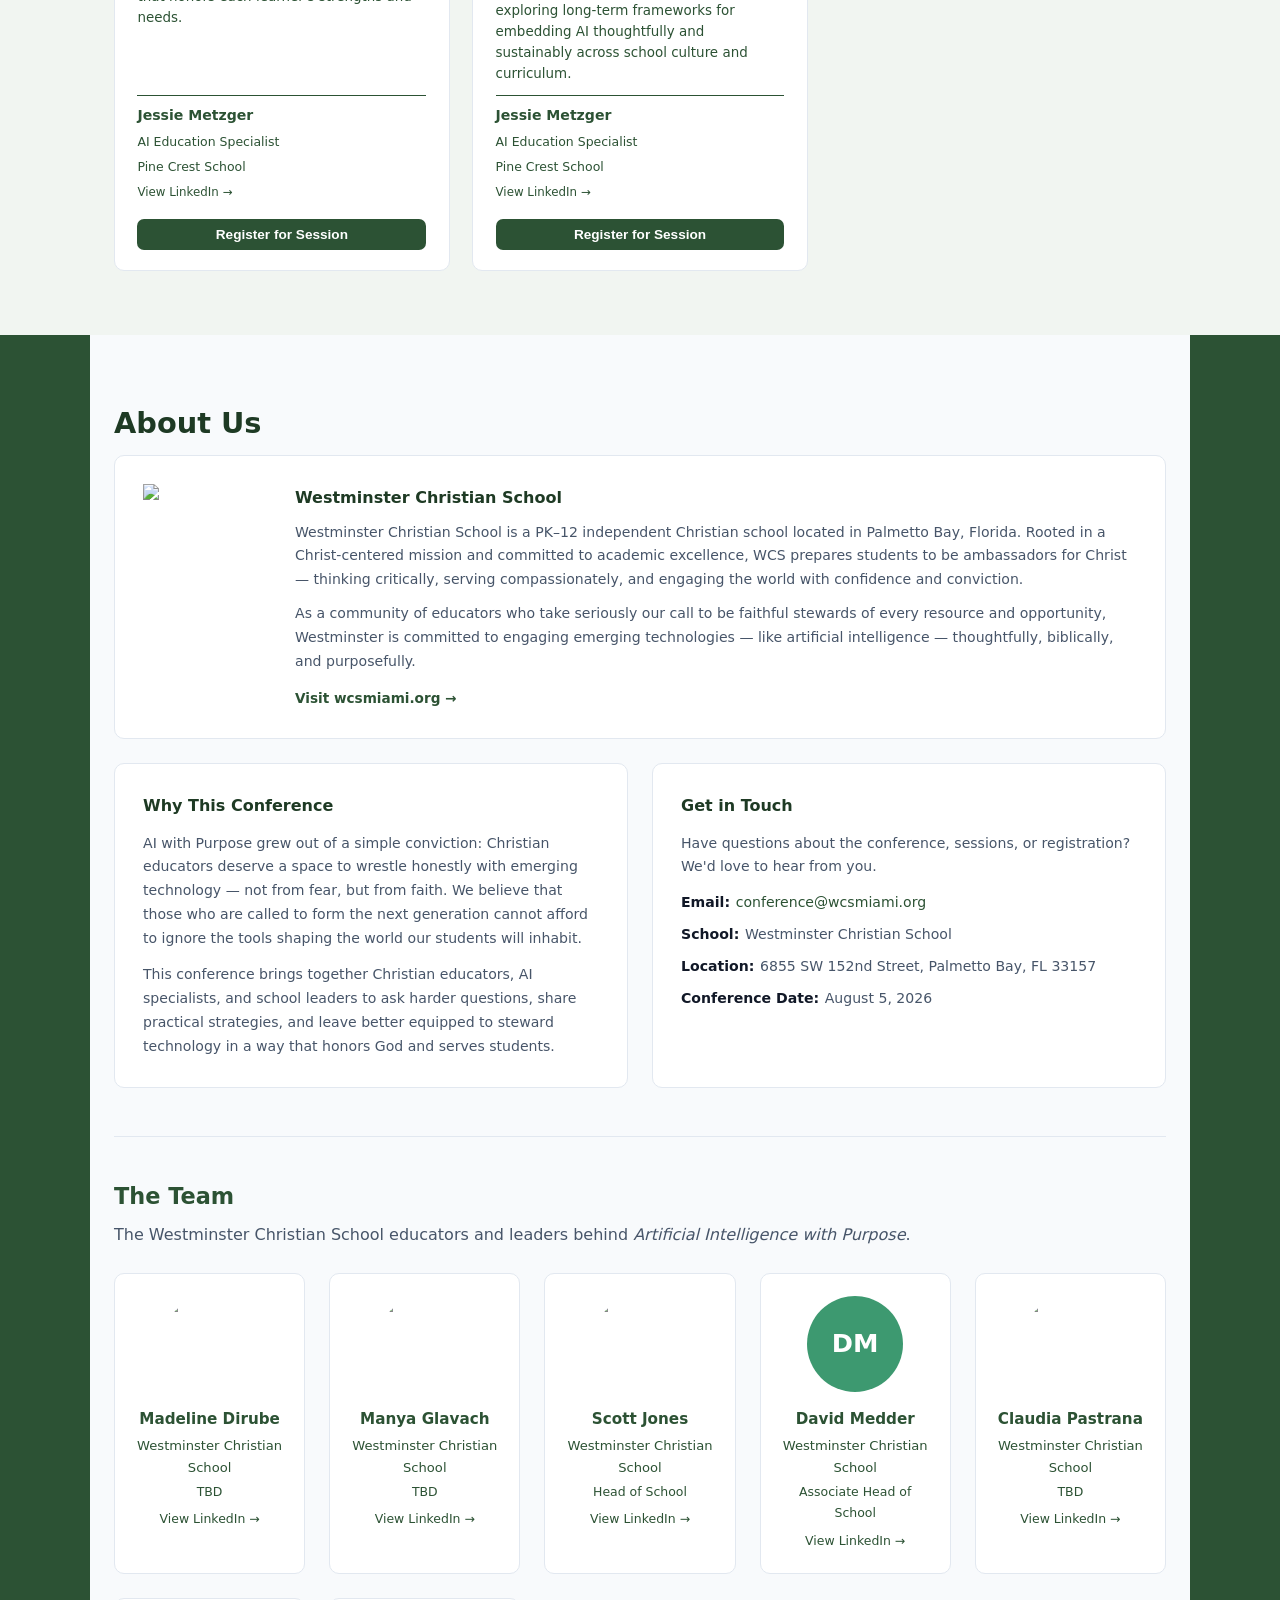
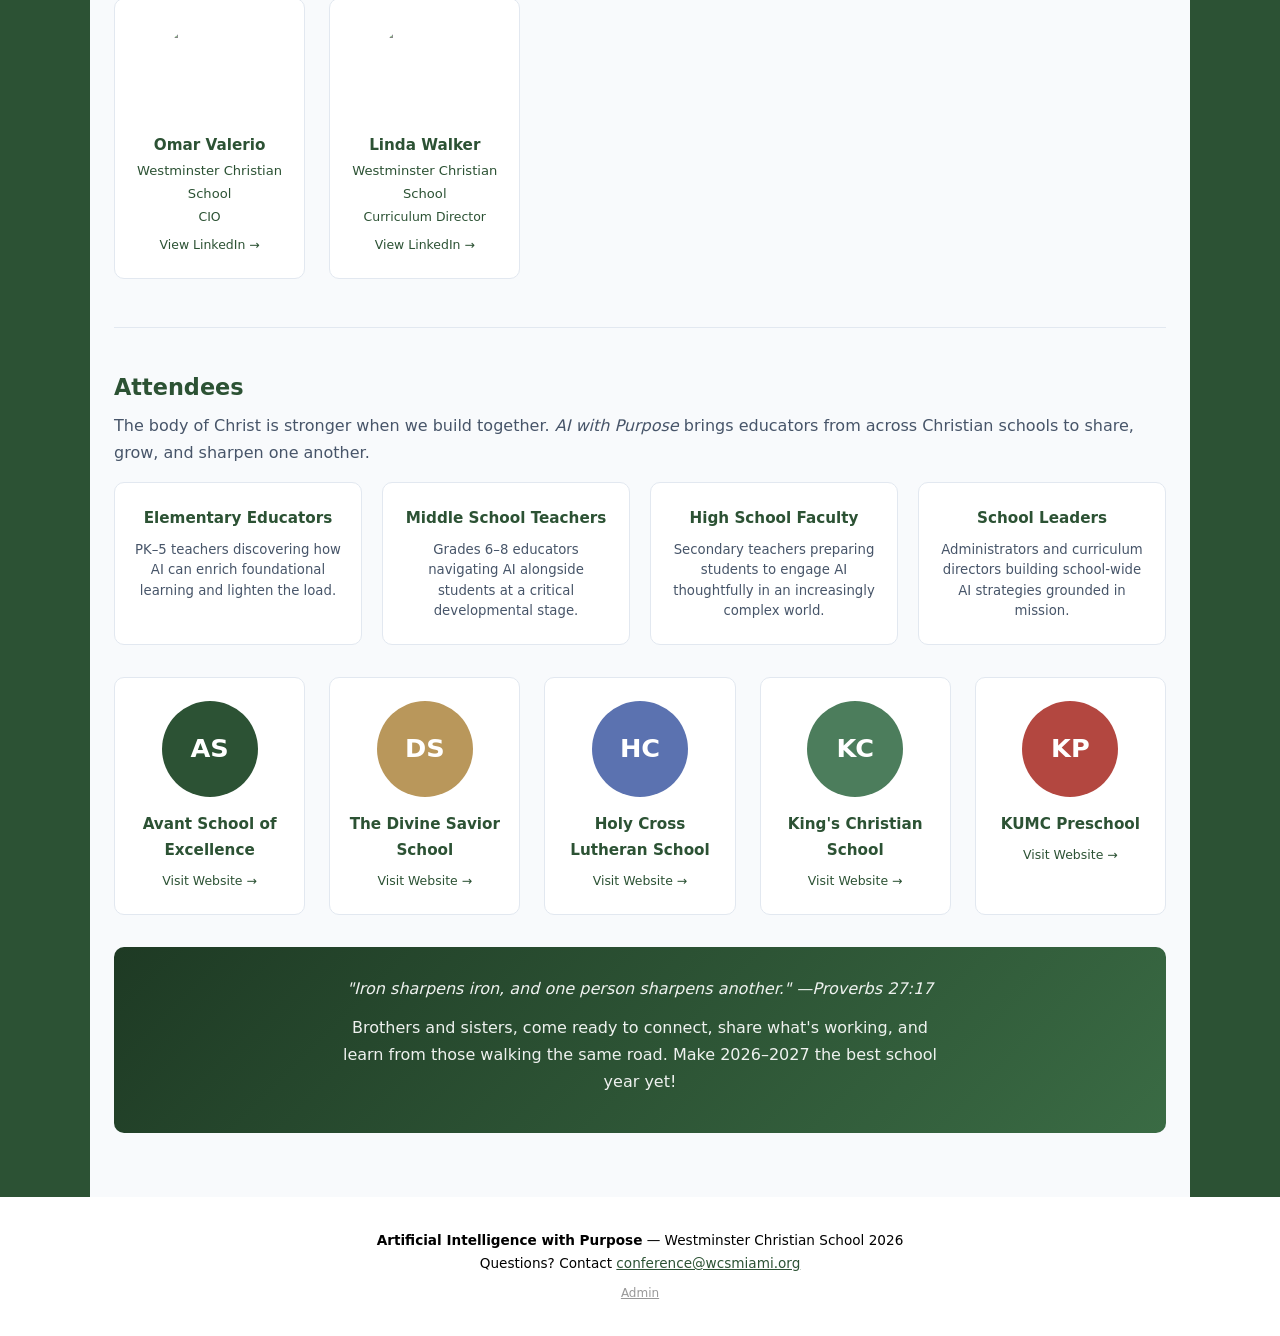
==== commit 99a4c67a: "Update index" ====
--- a/index.html
+++ b/index.html
@@ -17,6 +17,7 @@
     <li><a href="#speakers">Speakers</a></li>
     <li><a href="#breakouts">Breakouts</a></li>
     <li><a href="#conference-team">About Us</a></li>
+    <li><a href="#attendees">Attendees</a></li>
   </ul>
 </nav>
 
@@ -178,6 +179,35 @@
     <div class="section-title" style="font-size:1.4rem; color:#2c5234;">The Team</div>
     <p class="section-sub" style="color:var(--muted); margin-bottom:1.5rem;">The Westminster Christian School educators and leaders behind <em>Artificial Intelligence with Purpose</em>.</p>
     <div class="speakers-grid" id="teamGrid"></div>
+  </div>
+
+  <!-- ATTENDEES -->
+  <div id="attendees" class="venue-subsection">
+    <div class="section-title" style="font-size:1.4rem; color:#2c5234;">Attendees</div>
+    <p class="section-sub" style="color:var(--muted); margin-bottom:1rem;">The body of Christ is stronger when we build together. <em>AI with Purpose</em> brings educators from across Christian schools to share, grow, and sharpen one another.</p>
+    <div class="attendees-grid">
+      <div class="attendee-type-card">
+        <h4>Elementary Educators</h4>
+        <p>PK–5 teachers discovering how AI can enrich foundational learning and lighten the load.</p>
+      </div>
+      <div class="attendee-type-card">
+        <h4>Middle School Teachers</h4>
+        <p>Grades 6–8 educators navigating AI alongside students at a critical developmental stage.</p>
+      </div>
+      <div class="attendee-type-card">
+        <h4>High School Faculty</h4>
+        <p>Secondary teachers preparing students to engage AI thoughtfully in an increasingly complex world.</p>
+      </div>
+      <div class="attendee-type-card">
+        <h4>School Leaders</h4>
+        <p>Administrators and curriculum directors building school-wide AI strategies grounded in mission.</p>
+      </div>
+    </div>
+    <div class="speakers-grid" id="attendeesSchoolsGrid" style="margin-top:2rem; margin-bottom:2rem;"></div>
+    <div class="attendees-connect">
+      <p class="attendees-connect-text">"Iron sharpens iron, and one person sharpens another." —Proverbs 27:17</p>
+      <p class="attendees-connect-text" style="margin-top:.75rem; font-style:normal;">Brothers and sisters, come ready to connect, share what's working, and learn from those walking the same road. Make 2026–2027 the best school year yet!</p>
+    </div>
   </div>
 </section>
 
--- a/styles.css
+++ b/styles.css
@@ -345,6 +345,65 @@
   .about-us-logo { width: 90px; height: 90px; }
 }
 
+/* ── ATTENDEES ── */
+.attendees-verse {
+  border-left: 3px solid var(--gold);
+  padding: .75rem 1.25rem;
+  margin: 1rem 0 2rem;
+  color: var(--muted);
+  font-size: .92rem;
+  font-style: italic;
+  background: rgba(185,151,88,.07);
+  border-radius: 0 var(--radius) var(--radius) 0;
+}
+.attendees-verse cite {
+  display: block;
+  margin-top: .4rem;
+  font-size: .82rem;
+  font-weight: 600;
+  font-style: normal;
+  color: var(--gold);
+}
+.attendees-grid {
+  display: grid;
+  grid-template-columns: repeat(auto-fill, minmax(210px, 1fr));
+  gap: 1.25rem;
+  margin-bottom: 2rem;
+}
+.attendee-type-card {
+  background: var(--surface);
+  border: 1px solid var(--border);
+  border-radius: var(--radius);
+  padding: 1.4rem 1.2rem;
+  display: flex;
+  flex-direction: column;
+  gap: .5rem;
+  text-align: center;
+  transition: box-shadow .2s, border-color .2s;
+}
+.attendee-type-card:hover { box-shadow: 0 4px 18px rgba(0,0,0,.08); border-color: var(--blue); }
+.attendee-type-card h4 { font-size: .95rem; font-weight: 700; color: #2c5234; }
+.attendee-type-card p { font-size: .83rem; color: var(--muted); line-height: 1.55; }
+.attendees-connect {
+  background: linear-gradient(135deg, var(--blue-dk) 0%, var(--teal) 100%);
+  border-radius: var(--radius);
+  padding: 1.75rem 2rem;
+  text-align: center;
+}
+.attendees-connect-text {
+  color: rgba(255,255,255,.92);
+  font-size: 1rem;
+  font-style: italic;
+  max-width: 600px;
+  margin: 0 auto .6rem;
+}
+.attendees-connect-ref {
+  font-size: .82rem;
+  font-weight: 700;
+  color: var(--gold);
+  letter-spacing: .04em;
+}
+
 /* ── FOOTER ── */
 footer { background: #ffffff; color: #000000; text-align: center; padding: 2rem 1rem; font-size: .85rem; }
 footer strong { color: #000000; }
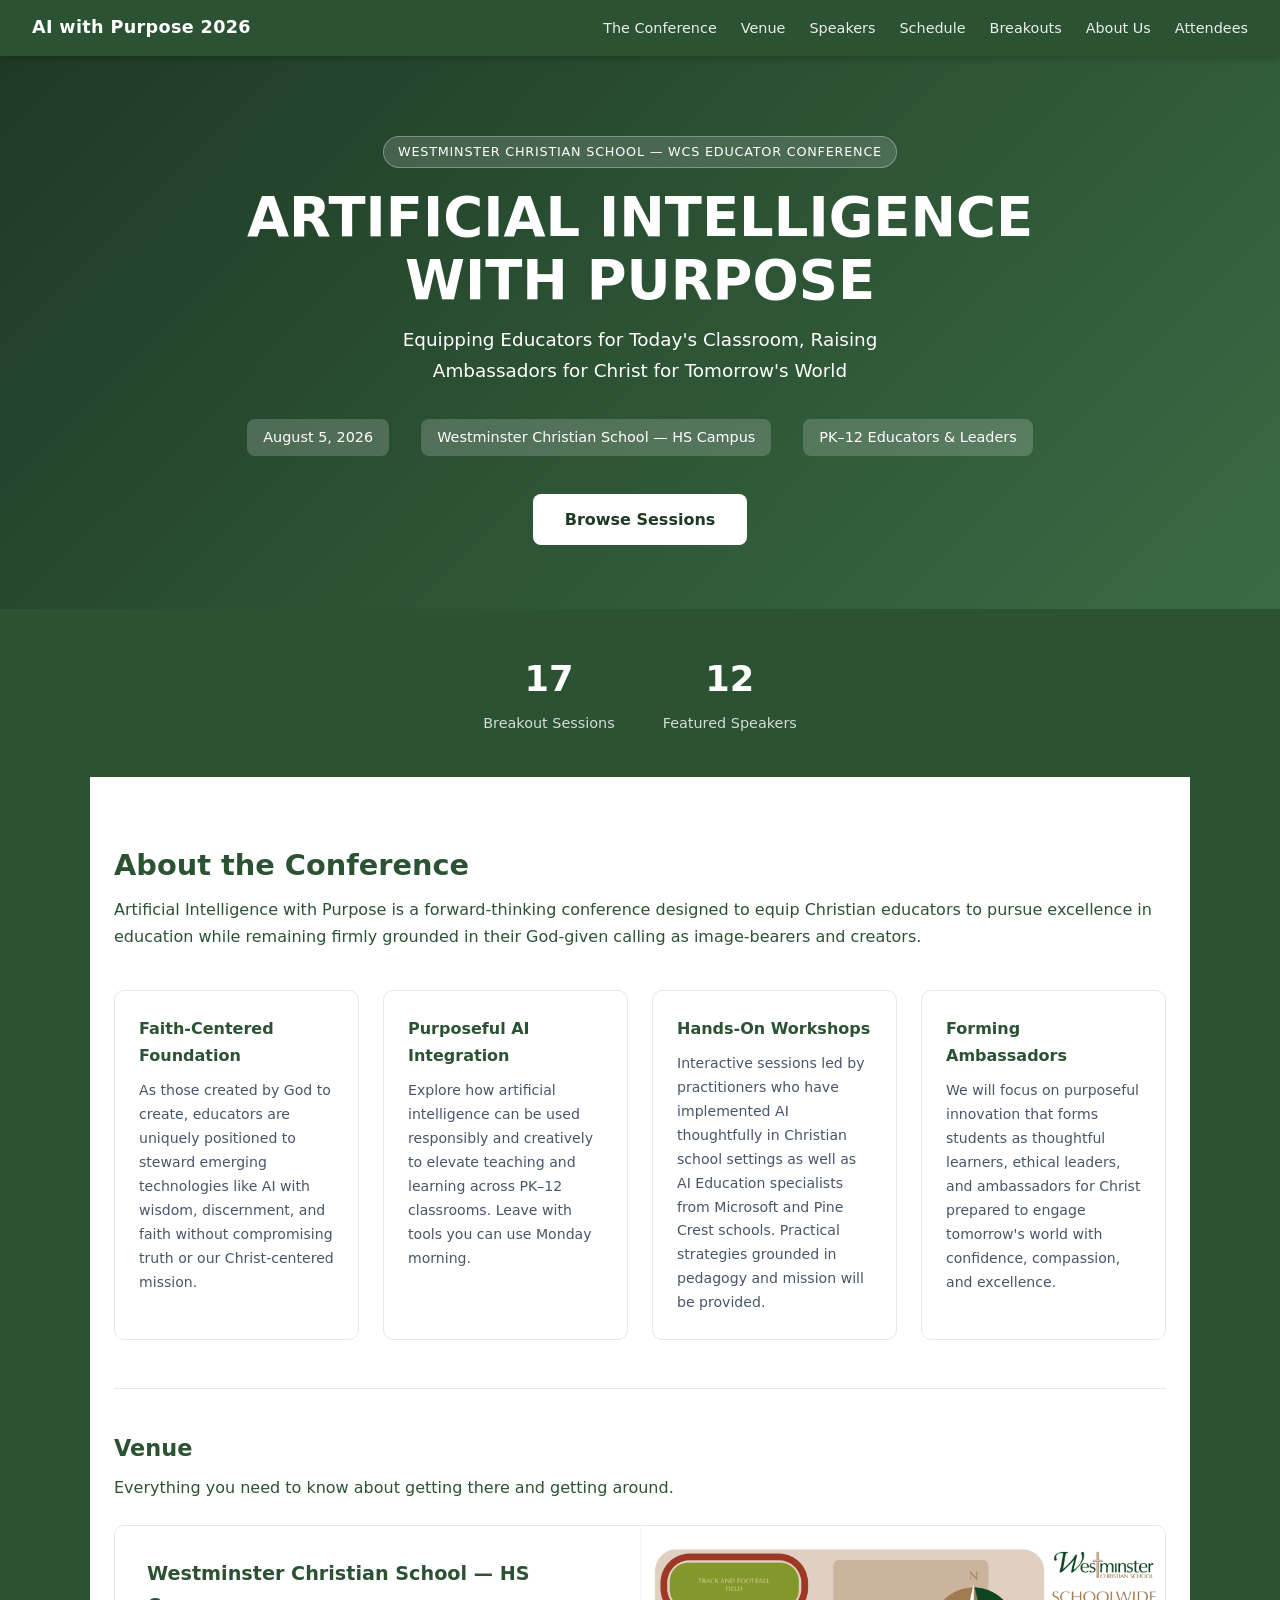
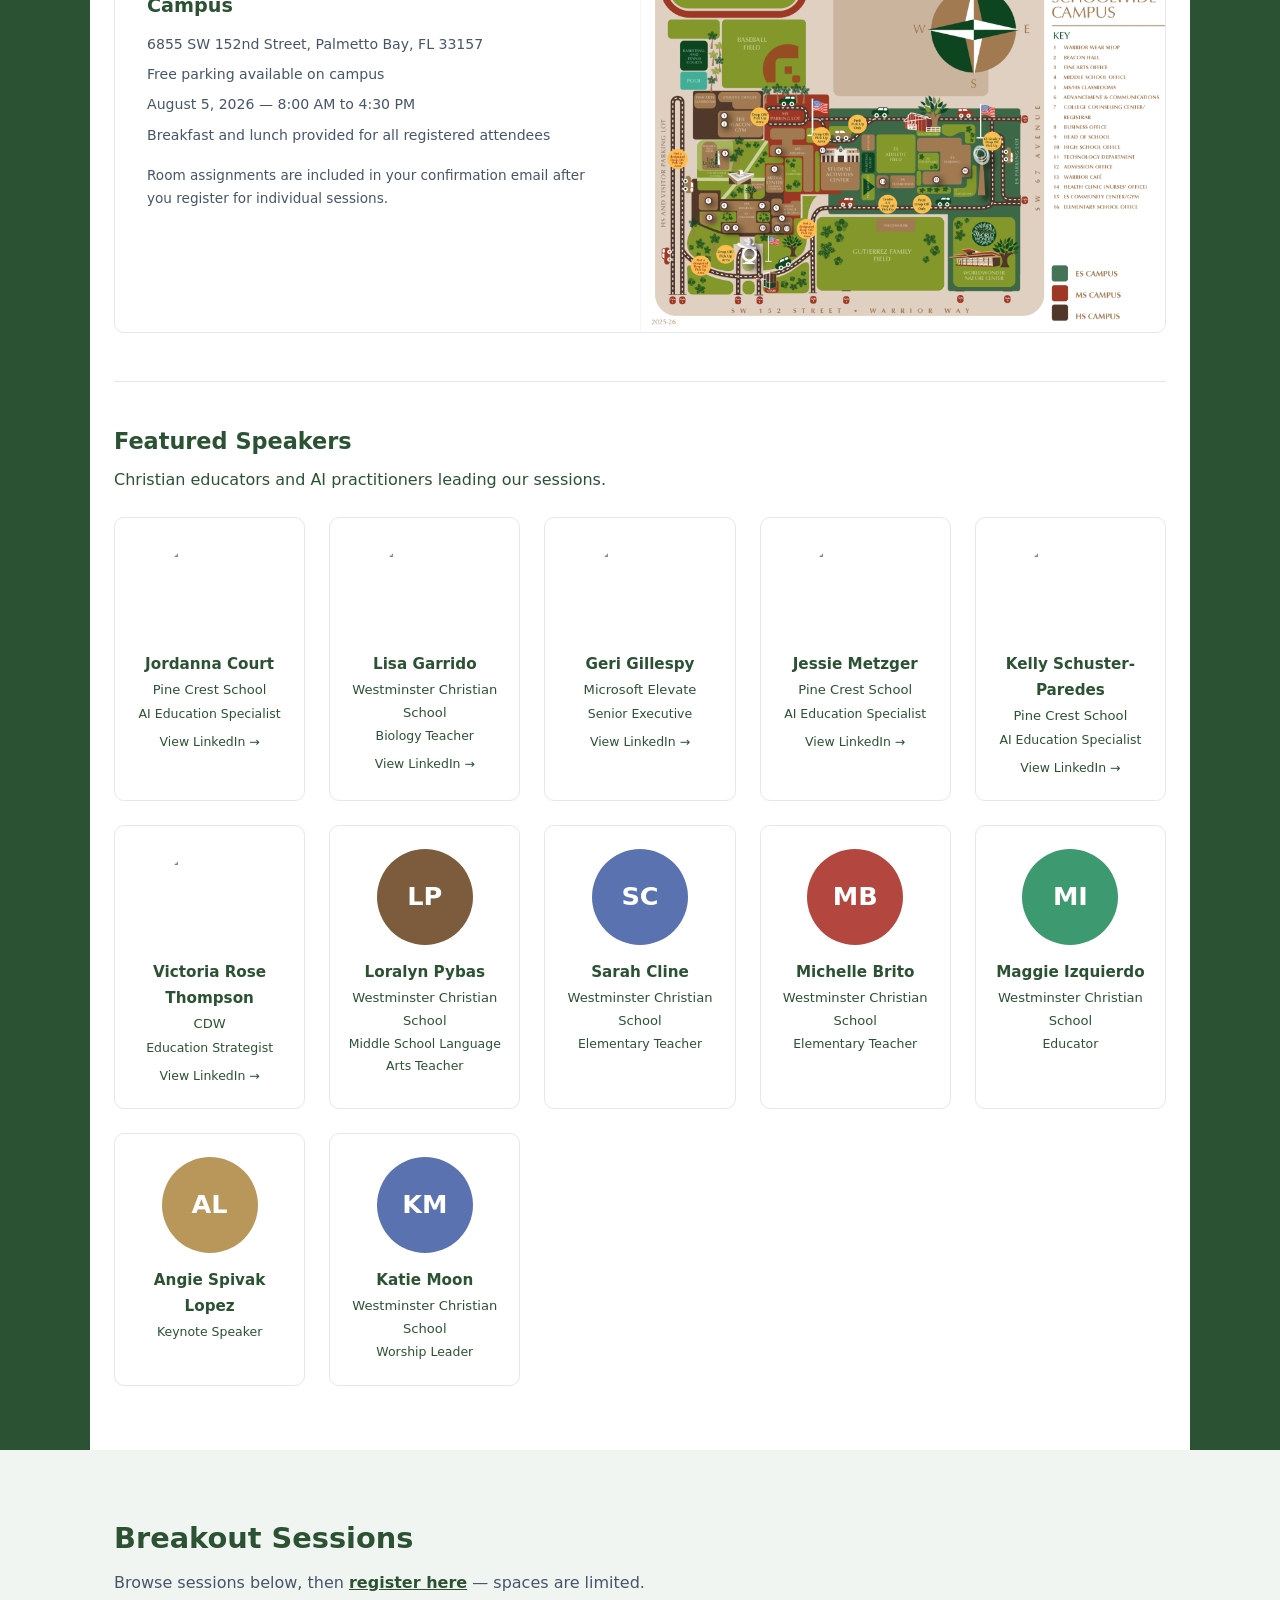
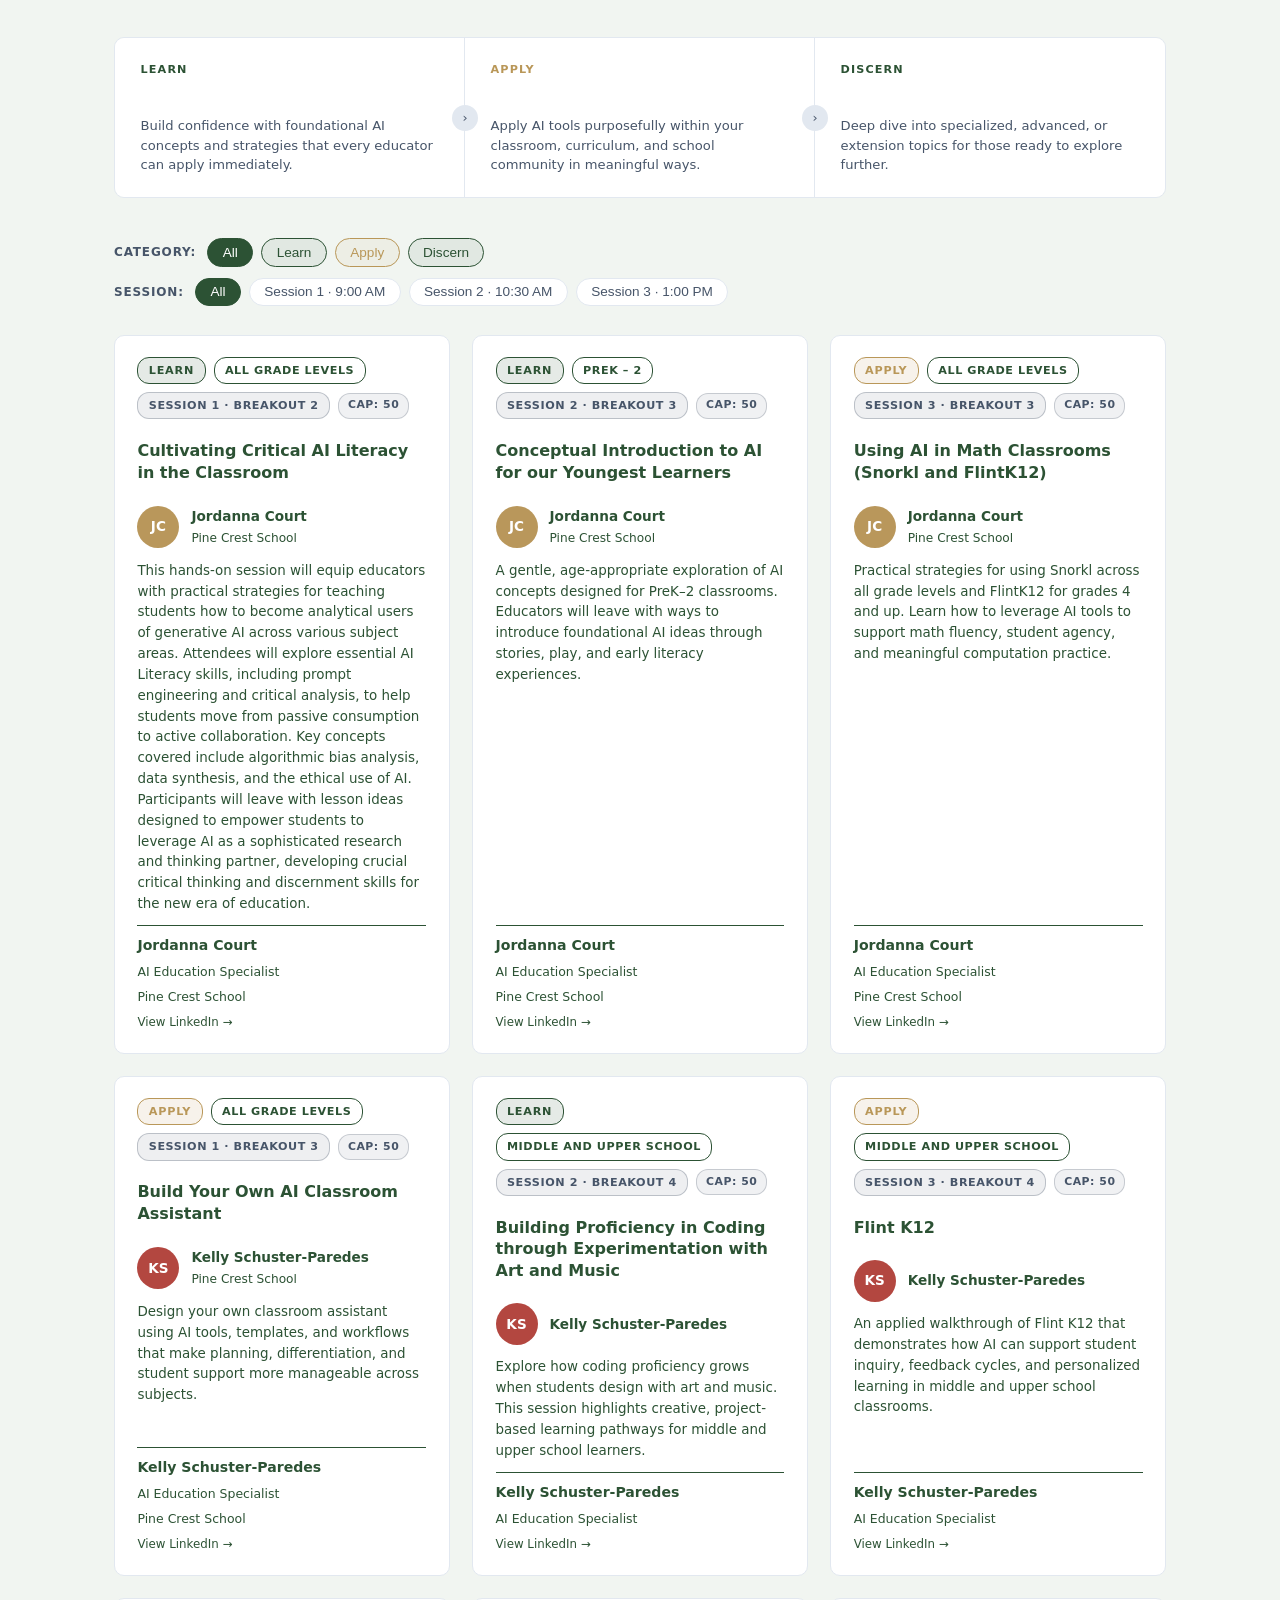
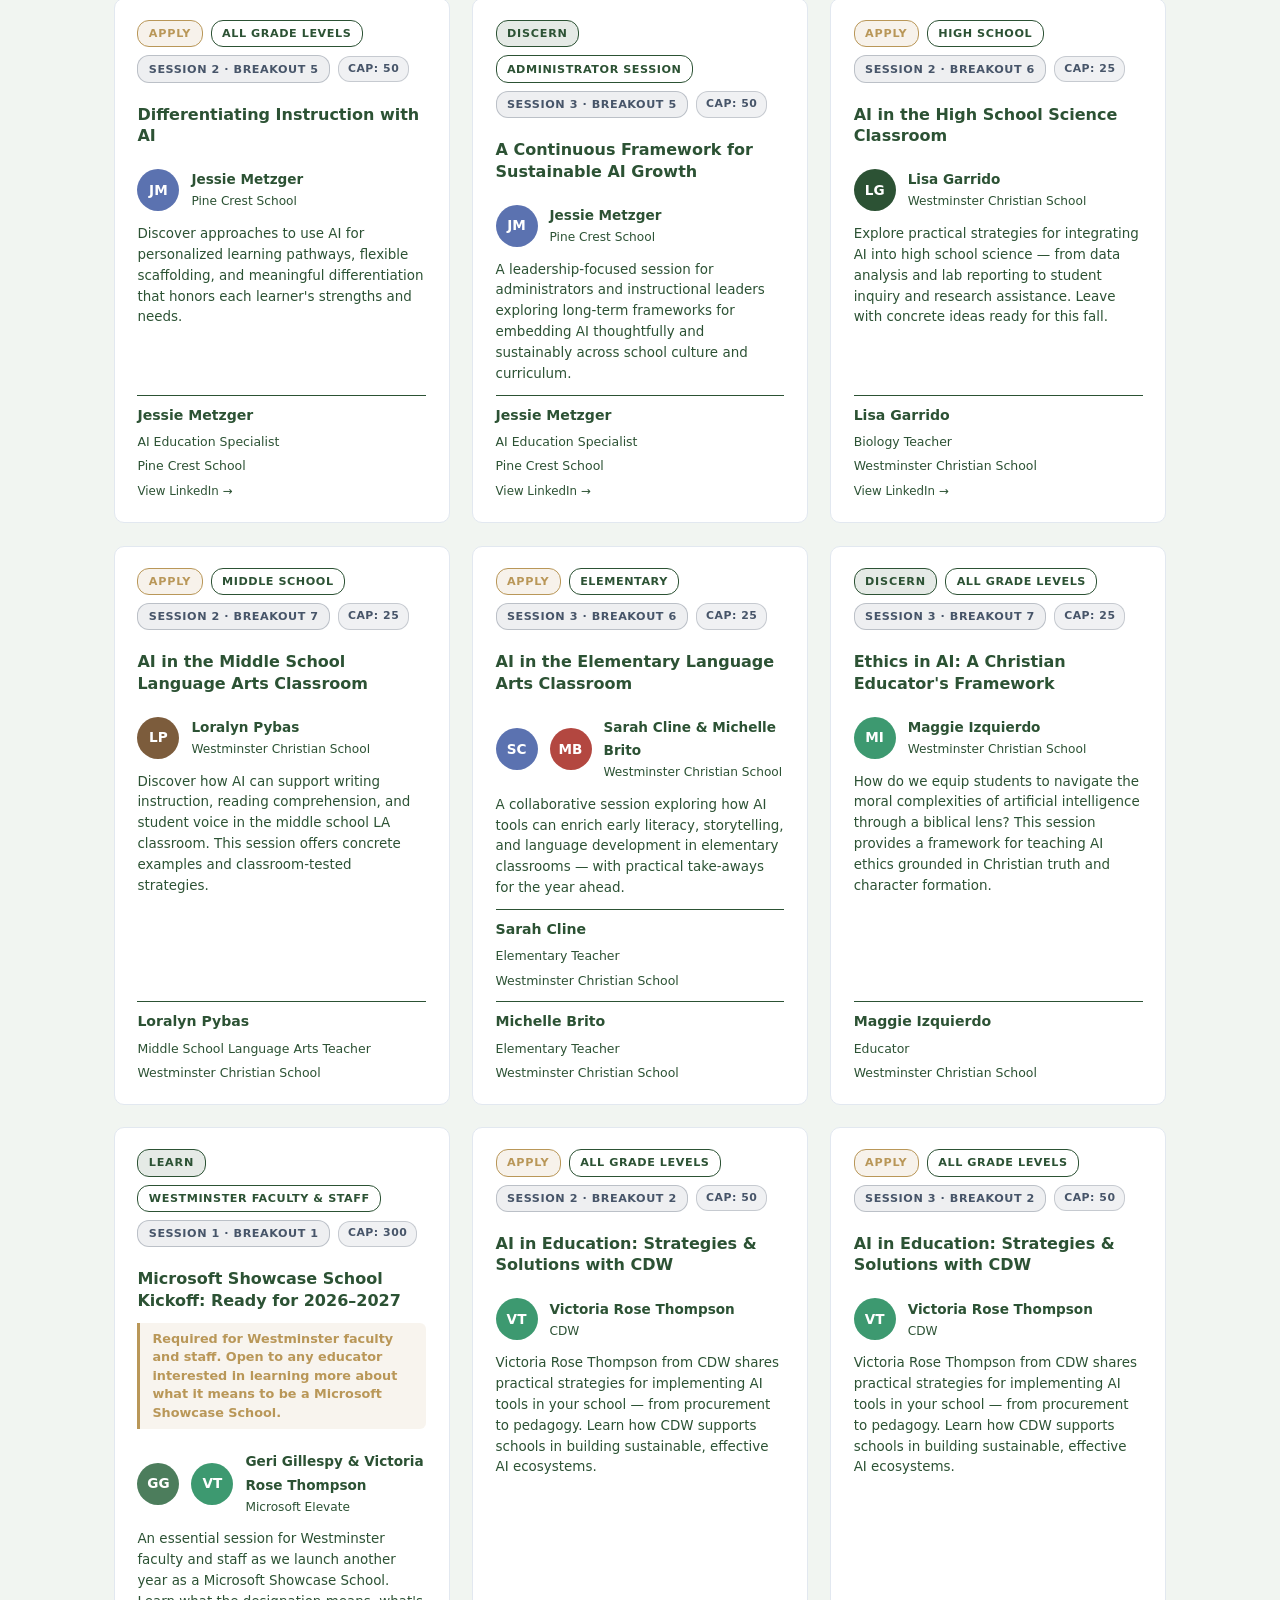
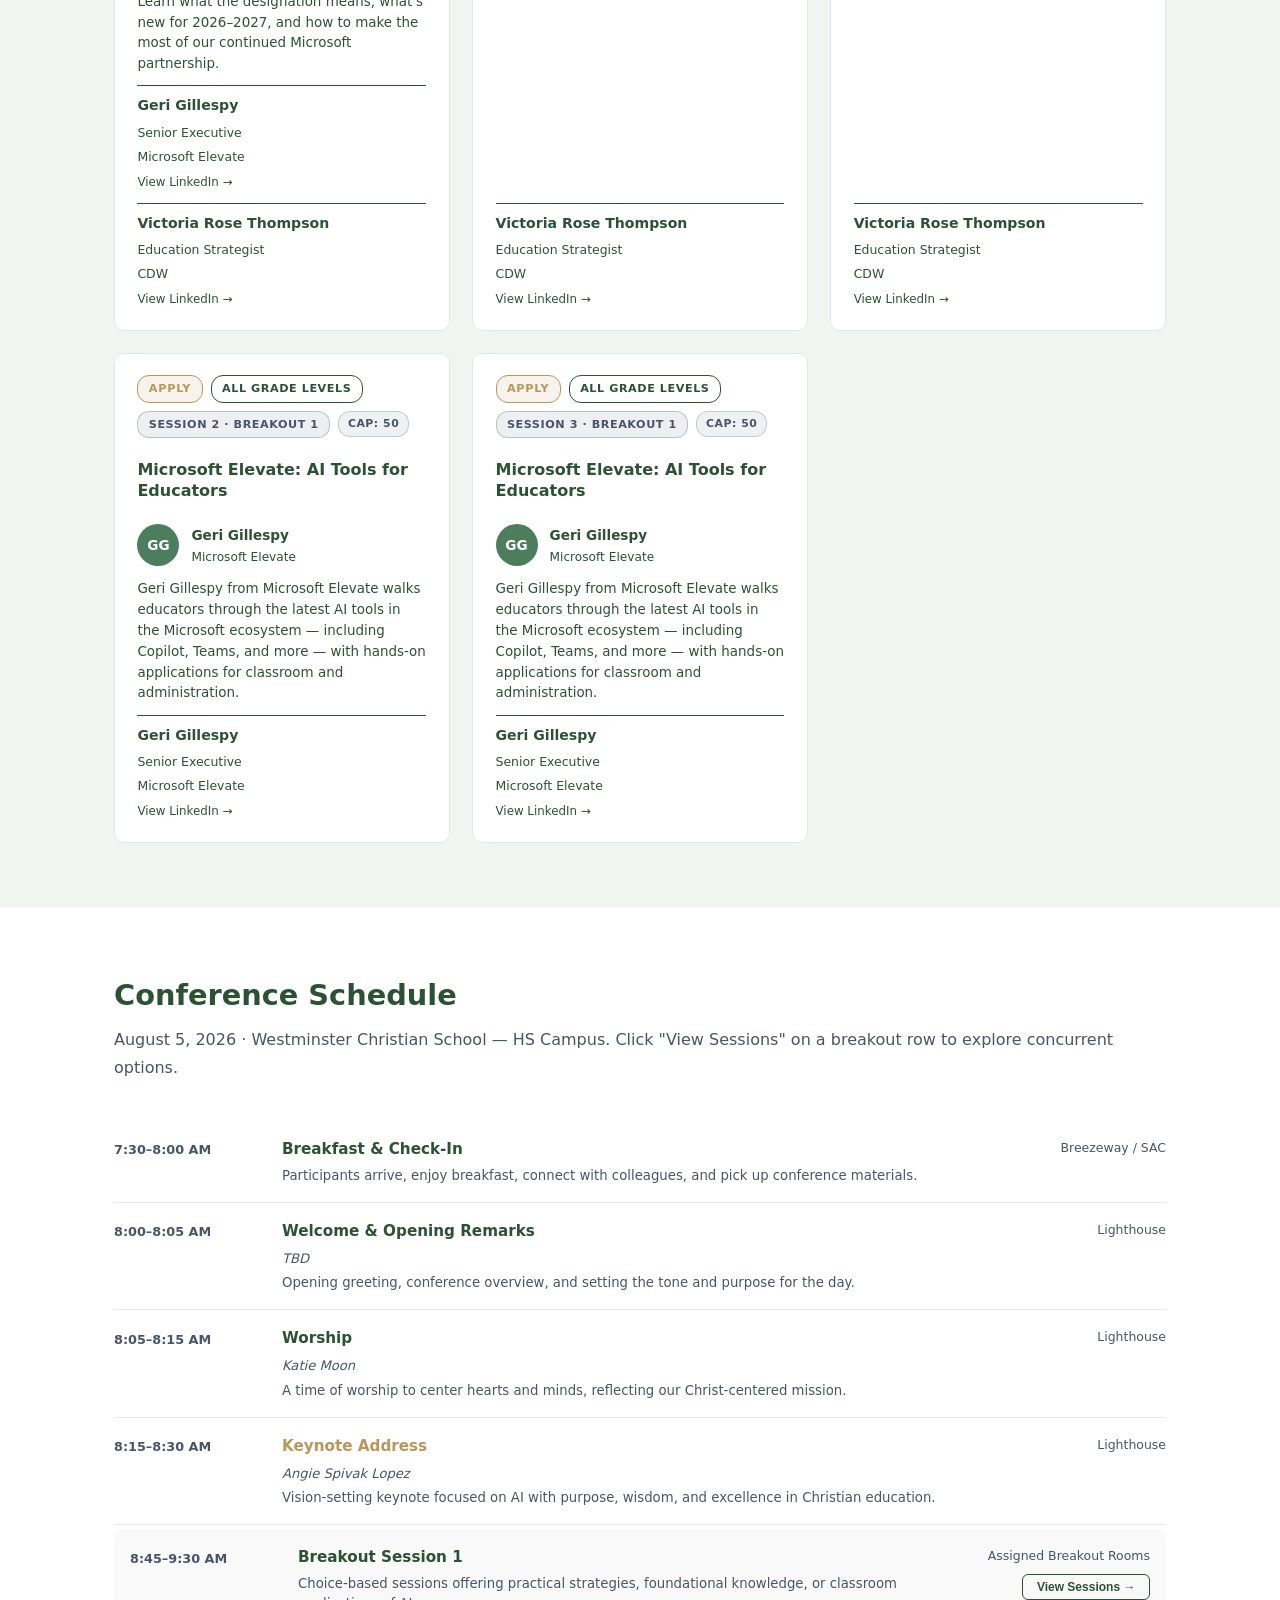
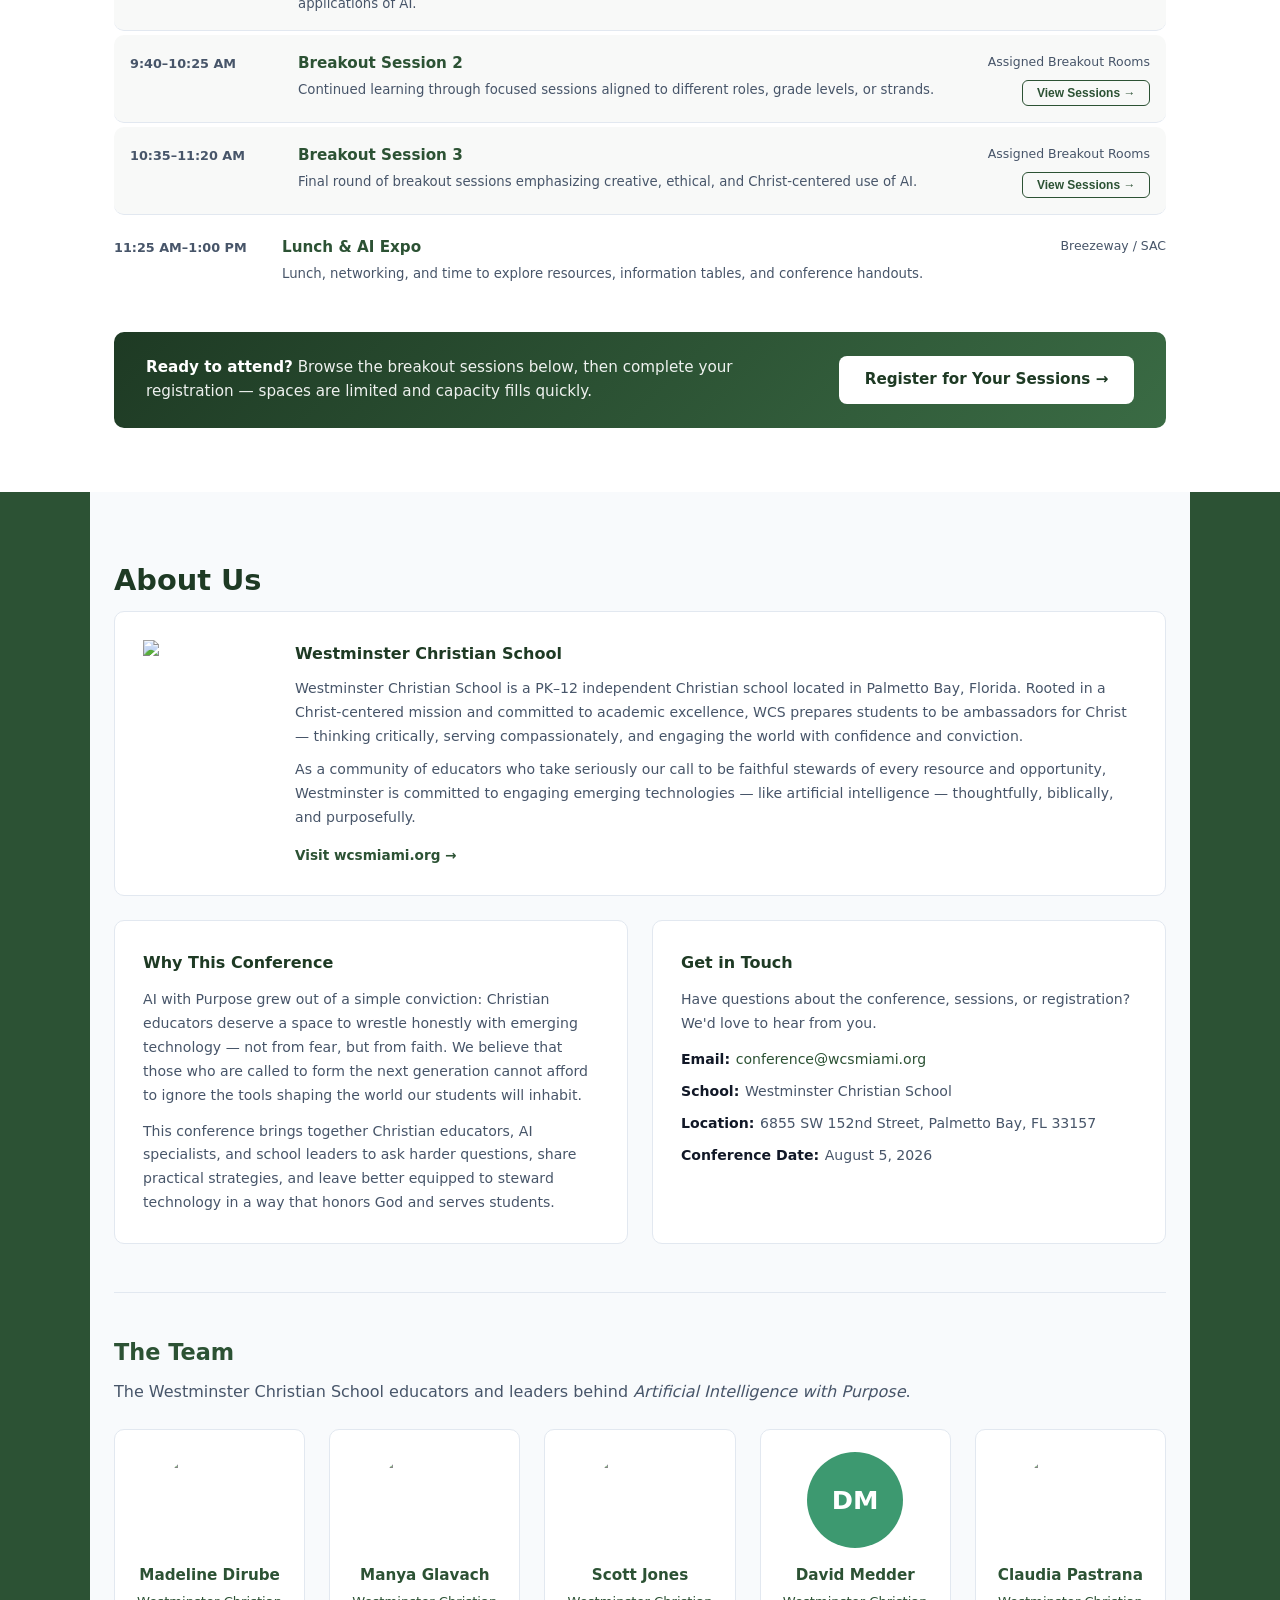
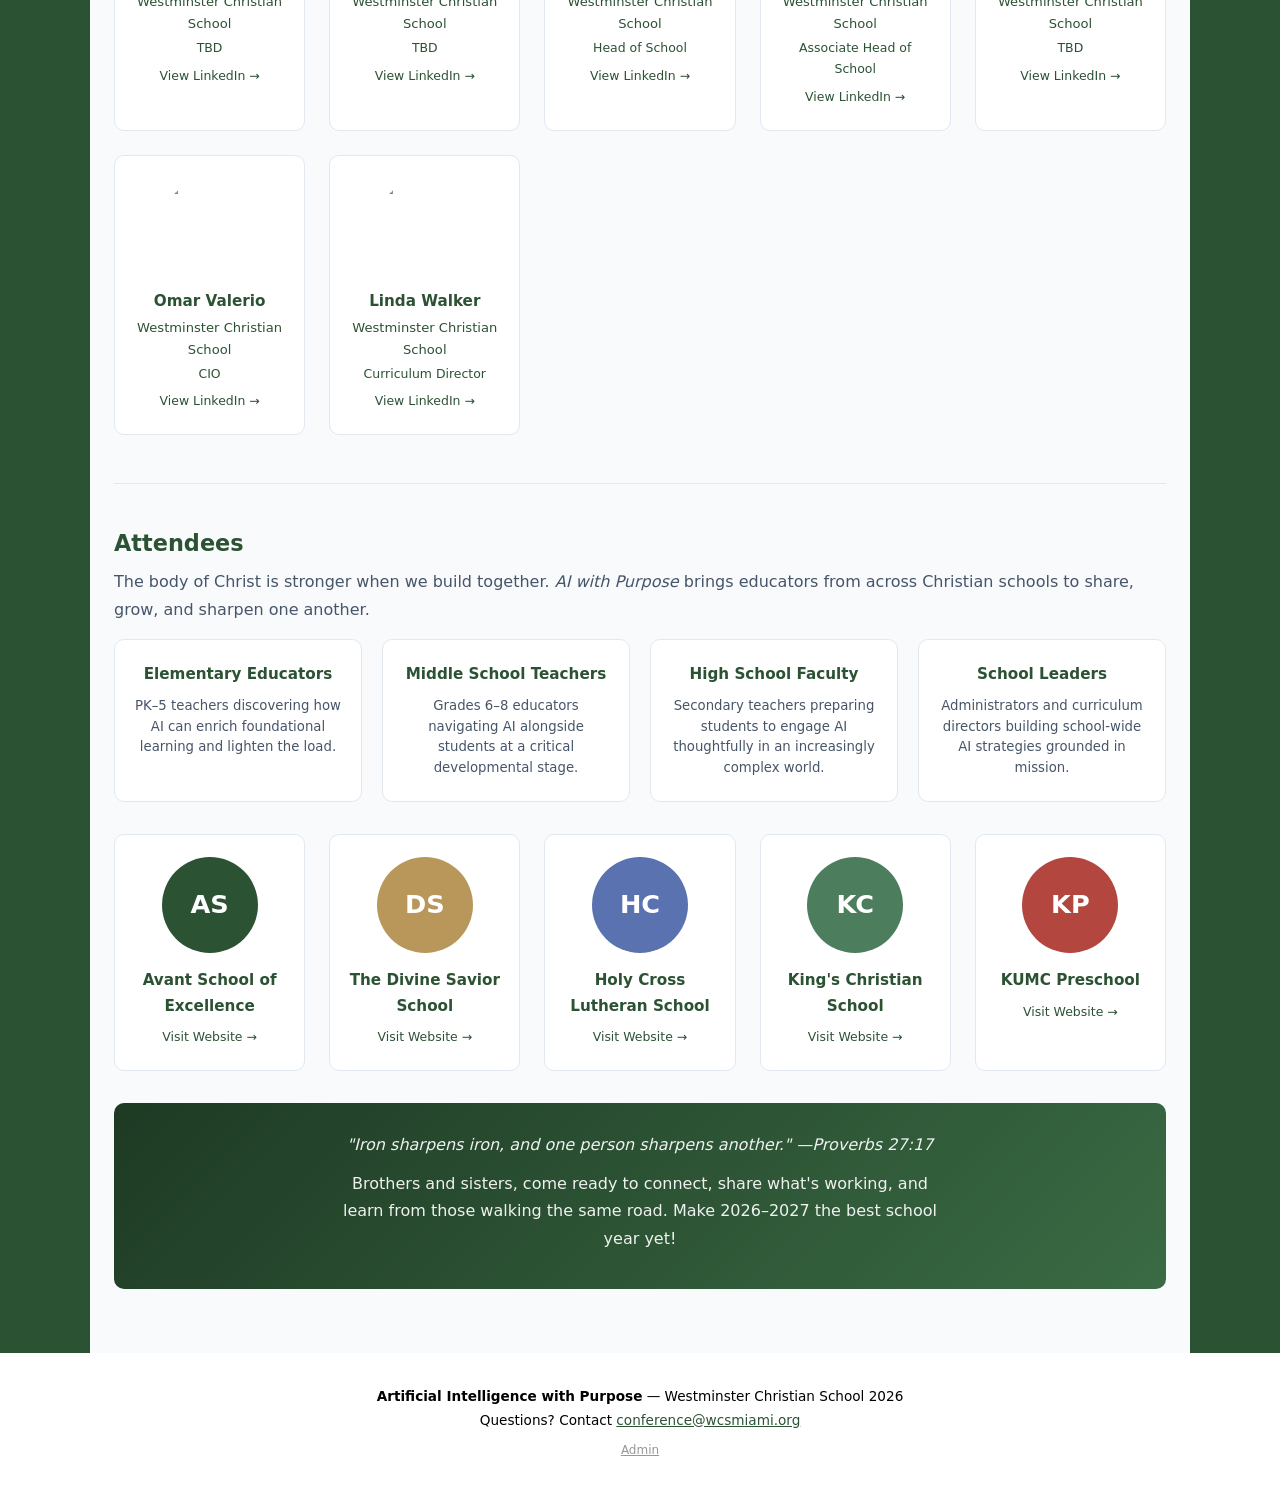
==== commit 96c4f3f4: "add index.html" ====
--- a/index.html
+++ b/index.html
@@ -15,6 +15,7 @@
     <li><a href="#about">The Conference</a></li>
     <li><a href="#venue">Venue</a></li>
     <li><a href="#speakers">Speakers</a></li>
+    <li><a href="#schedule">Schedule</a></li>
     <li><a href="#breakouts">Breakouts</a></li>
     <li><a href="#conference-team">About Us</a></li>
     <li><a href="#attendees">Attendees</a></li>
@@ -37,8 +38,8 @@
 <!-- STATS -->
 <div class="stats-band">
   <div class="stats-inner">
-      <div class="stat"><strong>8</strong><span>Breakout Sessions</span></div>
-      <div class="stat"><strong>4</strong><span>Featured Speakers</span></div>
+      <div class="stat"><strong>17</strong><span>Breakout Sessions</span></div>
+      <div class="stat"><strong>12</strong><span>Featured Speakers</span></div>
 </div>
 
 <!-- ABOUT -->
@@ -100,7 +101,7 @@
 <section id="breakouts" style="padding: 4rem 0; background: #f1f5f1;">
   <div class="section" style="padding-top: 0; padding-bottom: 0;">
     <div class="section-title">Breakout Sessions</div>
-    <p class="section-sub">Our breakout sessions are intentionally designed to build confidence, deepen application, and center wisdom — guiding educators through a purposeful learning journey rather than isolated workshops.</p>
+    <p class="section-sub">Browse sessions below, then <a href="https://forms.office.com/r/c7MKTGSTdS" target="_blank" rel="noopener noreferrer" style="color:#2c5234;font-weight:600;">register here</a> — spaces are limited.</p>
 
     <!-- Learn / Apply / Discern strip -->
     <div class="lad-strip">
@@ -123,12 +124,22 @@
       </div>
     </div>
 
-    <!-- Category filter -->
+    <!-- Filters -->
     <div class="breakout-filter" id="breakoutFilter">
-      <button class="filter-btn active" data-cat="All">All</button>
-      <button class="filter-btn" data-cat="Learn">Learn</button>
-      <button class="filter-btn" data-cat="Apply">Apply</button>
-      <button class="filter-btn" data-cat="Discern">Discern</button>
+      <div class="filter-row">
+        <span class="filter-label">Category:</span>
+        <button class="filter-btn active" data-cat="All">All</button>
+        <button class="filter-btn" data-cat="Learn">Learn</button>
+        <button class="filter-btn" data-cat="Apply">Apply</button>
+        <button class="filter-btn" data-cat="Discern">Discern</button>
+      </div>
+      <div class="filter-row">
+        <span class="filter-label">Session:</span>
+        <button class="filter-btn active" data-slot="All">All</button>
+        <button class="filter-btn" data-slot="1">Session 1 · 9:00 AM</button>
+        <button class="filter-btn" data-slot="2">Session 2 · 10:30 AM</button>
+        <button class="filter-btn" data-slot="3">Session 3 · 1:00 PM</button>
+      </div>
     </div>
 
     <div class="breakout-grid" id="breakoutGrid"></div>
@@ -136,6 +147,23 @@
 </section>
 
 
+
+<!-- SCHEDULE -->
+<section id="schedule" style="padding: 4rem 0; background: #ffffff;">
+  <div class="section" style="padding-top: 0; padding-bottom: 0;">
+    <div class="section-title" style="color:#2c5234;">Conference Schedule</div>
+    <p class="section-sub" style="color:var(--muted);">August 5, 2026 · Westminster Christian School — HS Campus. Click "View Sessions" on a breakout row to explore concurrent options.</p>
+    <div id="scheduleGrid"></div>
+    <div class="reg-cta">
+      <div class="reg-cta-content">
+        <div class="reg-cta-text">
+          <strong>Ready to attend?</strong> Browse the breakout sessions below, then complete your registration — spaces are limited and capacity fills quickly.
+        </div>
+        <a class="reg-cta-btn" href="https://forms.office.com/r/c7MKTGSTdS" target="_blank" rel="noopener noreferrer">Register for Your Sessions →</a>
+      </div>
+    </div>
+  </div>
+</section>
 
 <!-- ABOUT US -->
 <section class="section about-us-section" id="conference-team">
@@ -218,32 +246,6 @@
   <span style="opacity:.4;font-size:.75rem;margin-top:.5rem;display:inline-block;"><a href="admin.html" style="color:inherit;">Admin</a></span>
 </footer>
 
-<!-- REGISTRATION MODAL -->
-<div class="modal-overlay" id="modalOverlay">
-  <div class="modal" role="dialog" aria-modal="true" aria-labelledby="modalTitle">
-    <button class="modal-close" id="modalClose" aria-label="Close">&times;</button>
-    <h2 id="modalTitle">Register for Session</h2>
-    <div class="modal-session-name" id="modalSessionName"></div>
-    <form id="registrationForm" novalidate>
-      <div class="form-group">
-        <label for="inputName">Full Name</label>
-        <input type="text" id="inputName" placeholder="Jane Smith" autocomplete="name" />
-        <div class="form-error" id="nameError">Please enter your full name.</div>
-      </div>
-      <div class="form-group">
-        <label for="inputEmail">Email Address</label>
-        <input type="email" id="inputEmail" placeholder="jane@example.com" autocomplete="email" />
-        <div class="form-error" id="emailError">Please enter a valid email address.</div>
-      </div>
-      <div class="form-error" id="duplicateError" style="margin-bottom:.5rem;"></div>
-      <button type="submit" class="modal-submit">Confirm Registration</button>
-    </form>
-  </div>
-</div>
-
-<!-- TOAST -->
-<div class="toast" id="toast"></div>
-
 <script src="app.js"></script>
 </body>
 </html>
--- a/styles.css
+++ b/styles.css
@@ -154,9 +154,21 @@
 .cat-Learn { background: rgba(44,82,52,.12); color: #2c5234; border-color: #2c5234; }
 .cat-Apply { background: rgba(185,151,88,.12); color: #B99758; border-color: #B99758; }
 .cat-Discern { background: rgba(44,82,52,.12); color: #2c5234; border-color: #2c5234; }
+.slot-pill {
+  font-size: .7rem; font-weight: 700; letter-spacing: .05em; text-transform: uppercase;
+  padding: .2rem .65rem; border-radius: 12px; display: inline-block;
+  color: #475569; background: rgba(71,85,105,.09); border: 1px solid rgba(71,85,105,.3);
+}
+.session-note {
+  font-size: .8rem; color: #B99758; background: rgba(185,151,88,.1);
+  border-left: 3px solid #B99758; padding: .4rem .75rem;
+  border-radius: 0 6px 6px 0; font-weight: 600; line-height: 1.45;
+}
 
 .breakout-grid { display: grid; grid-template-columns: repeat(auto-fill, minmax(330px, 1fr)); gap: 1.4rem; }
-.breakout-filter { display: flex; gap: .6rem; flex-wrap: wrap; margin-bottom: 1.8rem; }
+.breakout-filter { display: flex; flex-direction: column; gap: .7rem; margin-bottom: 1.8rem; }
+.filter-row { display: flex; align-items: center; gap: .5rem; flex-wrap: wrap; }
+.filter-label { font-size: .75rem; font-weight: 700; text-transform: uppercase; letter-spacing: .07em; color: var(--muted); white-space: nowrap; margin-right: .2rem; }
 #breakouts .filter-btn[data-cat="Learn"] { color: #2c5234; border-color: #2c5234; background: rgba(44,82,52,.08); }
 #breakouts .filter-btn[data-cat="Apply"] { color: #B99758; border-color: #B99758; background: rgba(185,151,88,.08); }
 #breakouts .filter-btn[data-cat="Discern"] { color: #2c5234; border-color: #2c5234; background: rgba(44,82,52,.08); }
@@ -189,6 +201,9 @@
   color: #fff;
   border-color: var(--blue);
 }
+#breakouts .filter-btn[data-slot] { color: var(--muted); border-color: var(--border); background: var(--surface); }
+#breakouts .filter-btn[data-slot].active,
+#breakouts .filter-btn[data-slot]:hover { background: var(--blue); color: #fff; border-color: var(--blue); }
 #breakouts .register-btn:not(.registered) {
   color: #fff;
 }
@@ -441,6 +456,67 @@
 }
 .modal-submit:hover { background: var(--blue-dk); }
 
+/* ── SCHEDULE ── */
+#schedule { background: #ffffff; }
+#schedule .section-title { color: #2c5234; }
+
+.sched-item {
+  display: grid; grid-template-columns: 9rem 1fr auto;
+  gap: 1rem 1.5rem; align-items: start;
+  padding: 1rem 0; border-bottom: 1px solid var(--border);
+}
+.sched-item:last-child { border-bottom: none; }
+
+.sched-item-time {
+  font-size: .8rem; font-weight: 700; color: var(--muted);
+  white-space: nowrap; padding-top: .15rem;
+}
+.sched-item-title  { font-size: .95rem; font-weight: 700; color: #2c5234; margin-bottom: .2rem; }
+.sched-item-speaker { font-size: .82rem; color: var(--muted); margin-bottom: .2rem; font-style: italic; }
+.sched-item-desc   { font-size: .83rem; color: var(--muted); line-height: 1.5; }
+.sched-item-right  { text-align: right; display: flex; flex-direction: column; align-items: flex-end; gap: .5rem; }
+.sched-item-location { font-size: .78rem; color: var(--muted); white-space: nowrap; }
+
+.sched-type-keynote .sched-item-title { color: var(--gold); }
+.sched-type-breakout { background: rgba(44,82,52,.03); border-radius: var(--radius); padding: 1rem; margin: .25rem 0; }
+.sched-type-breakout .sched-item-title { color: #2c5234; }
+
+.sched-view-btn {
+  font-size: .75rem; font-weight: 700; padding: .3rem .85rem; border-radius: 6px;
+  border: 1.5px solid var(--blue); background: transparent; color: var(--blue);
+  cursor: pointer; transition: all .15s; white-space: nowrap;
+}
+.sched-view-btn:hover { background: var(--blue); color: #fff; }
+
+/* Registration CTA */
+.reg-cta {
+  margin-top: 2rem; background: linear-gradient(135deg, var(--blue-dk) 0%, var(--teal) 100%);
+  border-radius: var(--radius); padding: 1.5rem 2rem;
+}
+.reg-cta-content { display: flex; align-items: center; justify-content: space-between; gap: 1.5rem; flex-wrap: wrap; }
+.reg-cta-text { color: rgba(255,255,255,.92); font-size: .95rem; line-height: 1.55; flex: 1; }
+.reg-cta-text strong { color: #fff; }
+.reg-cta-btn {
+  display: inline-block; background: #fff; color: var(--blue-dk);
+  font-weight: 700; padding: .7rem 1.6rem; border-radius: 8px;
+  text-decoration: none; font-size: .95rem; white-space: nowrap;
+  transition: transform .15s, box-shadow .15s;
+}
+.reg-cta-btn:hover { transform: translateY(-2px); box-shadow: 0 6px 18px rgba(0,0,0,.25); }
+
+/* Cap pill on breakout cards */
+.cap-pill {
+  font-size: .68rem; font-weight: 700; letter-spacing: .05em; text-transform: uppercase;
+  padding: .18rem .55rem; border-radius: 12px; display: inline-block;
+  color: var(--muted); background: rgba(71,85,105,.08); border: 1px solid rgba(71,85,105,.25);
+}
+
+@media (max-width: 640px) {
+  .sched-item { grid-template-columns: 1fr; gap: .4rem; }
+  .sched-item-right { align-items: flex-start; text-align: left; }
+  .reg-cta-content { flex-direction: column; }
+}
+
 /* ── TOAST ── */
 .toast {
   position: fixed; bottom: 1.5rem; right: 1.5rem; z-index: 300;
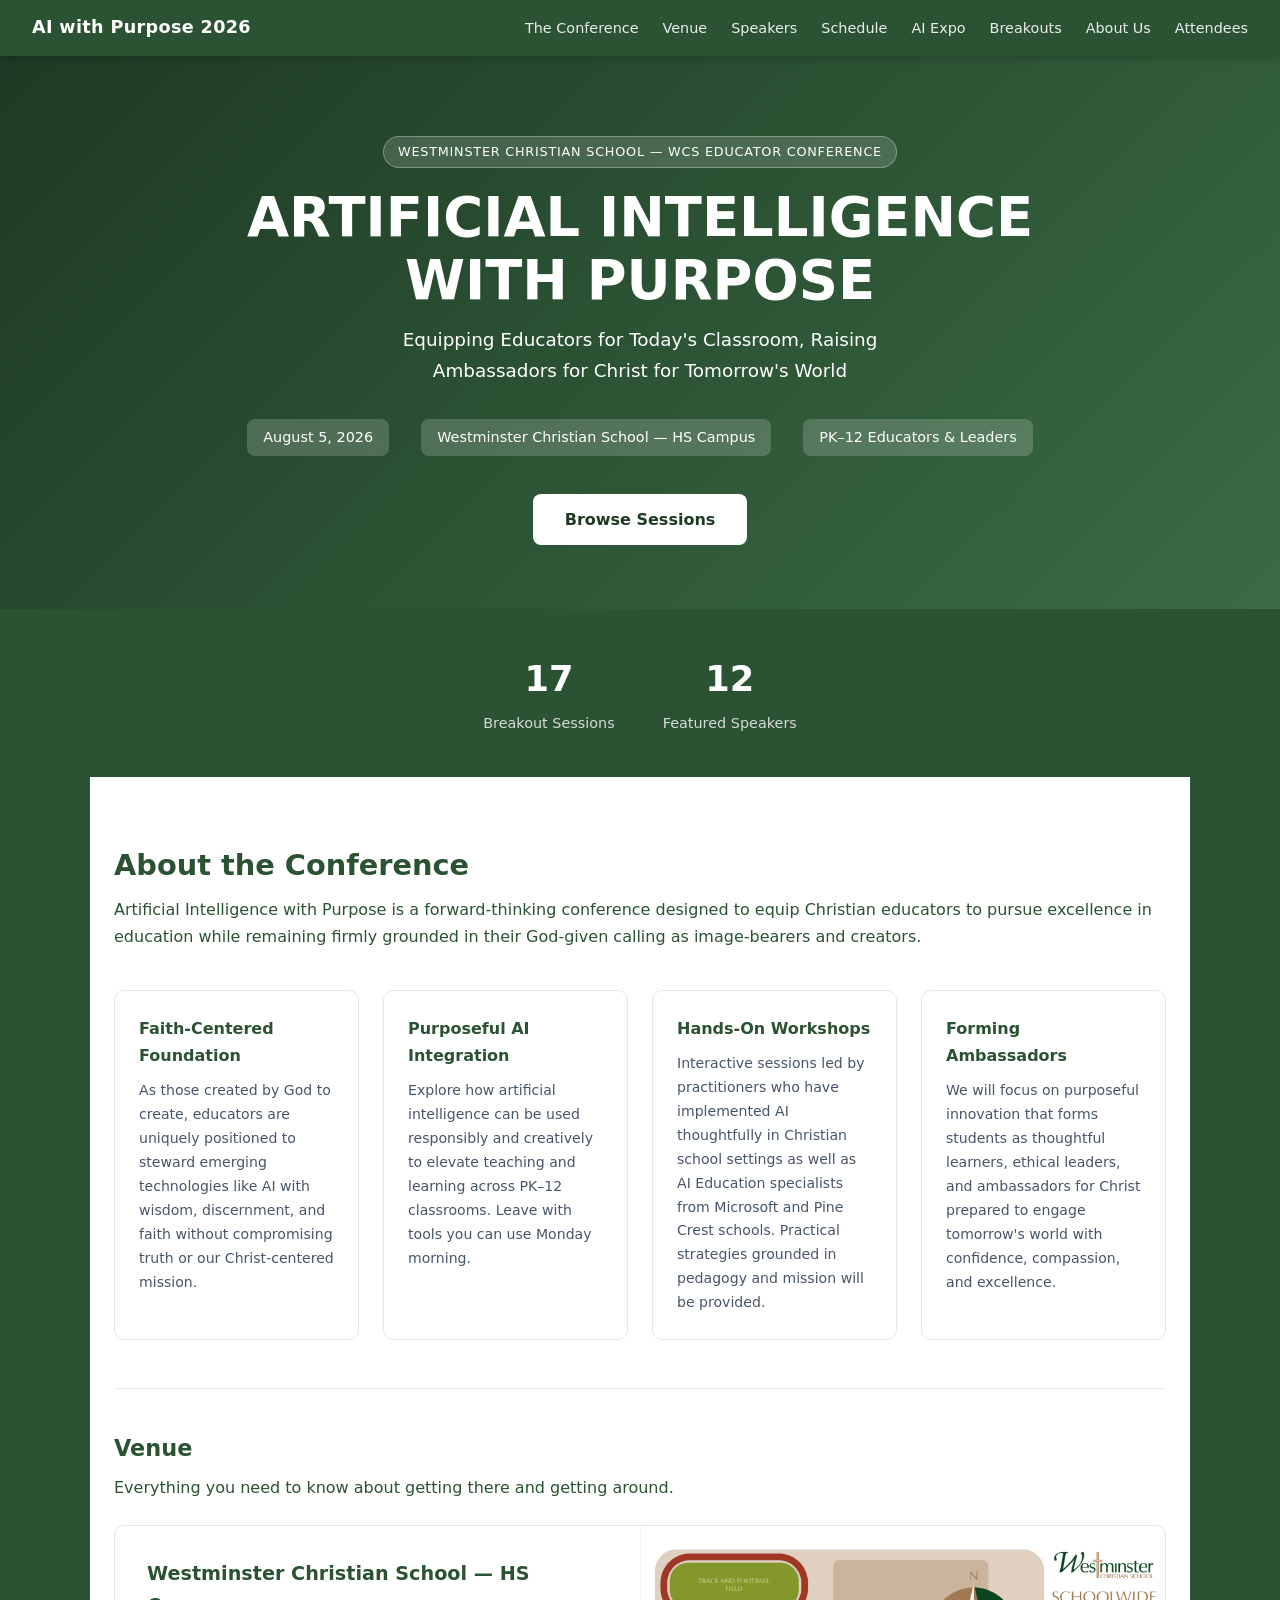
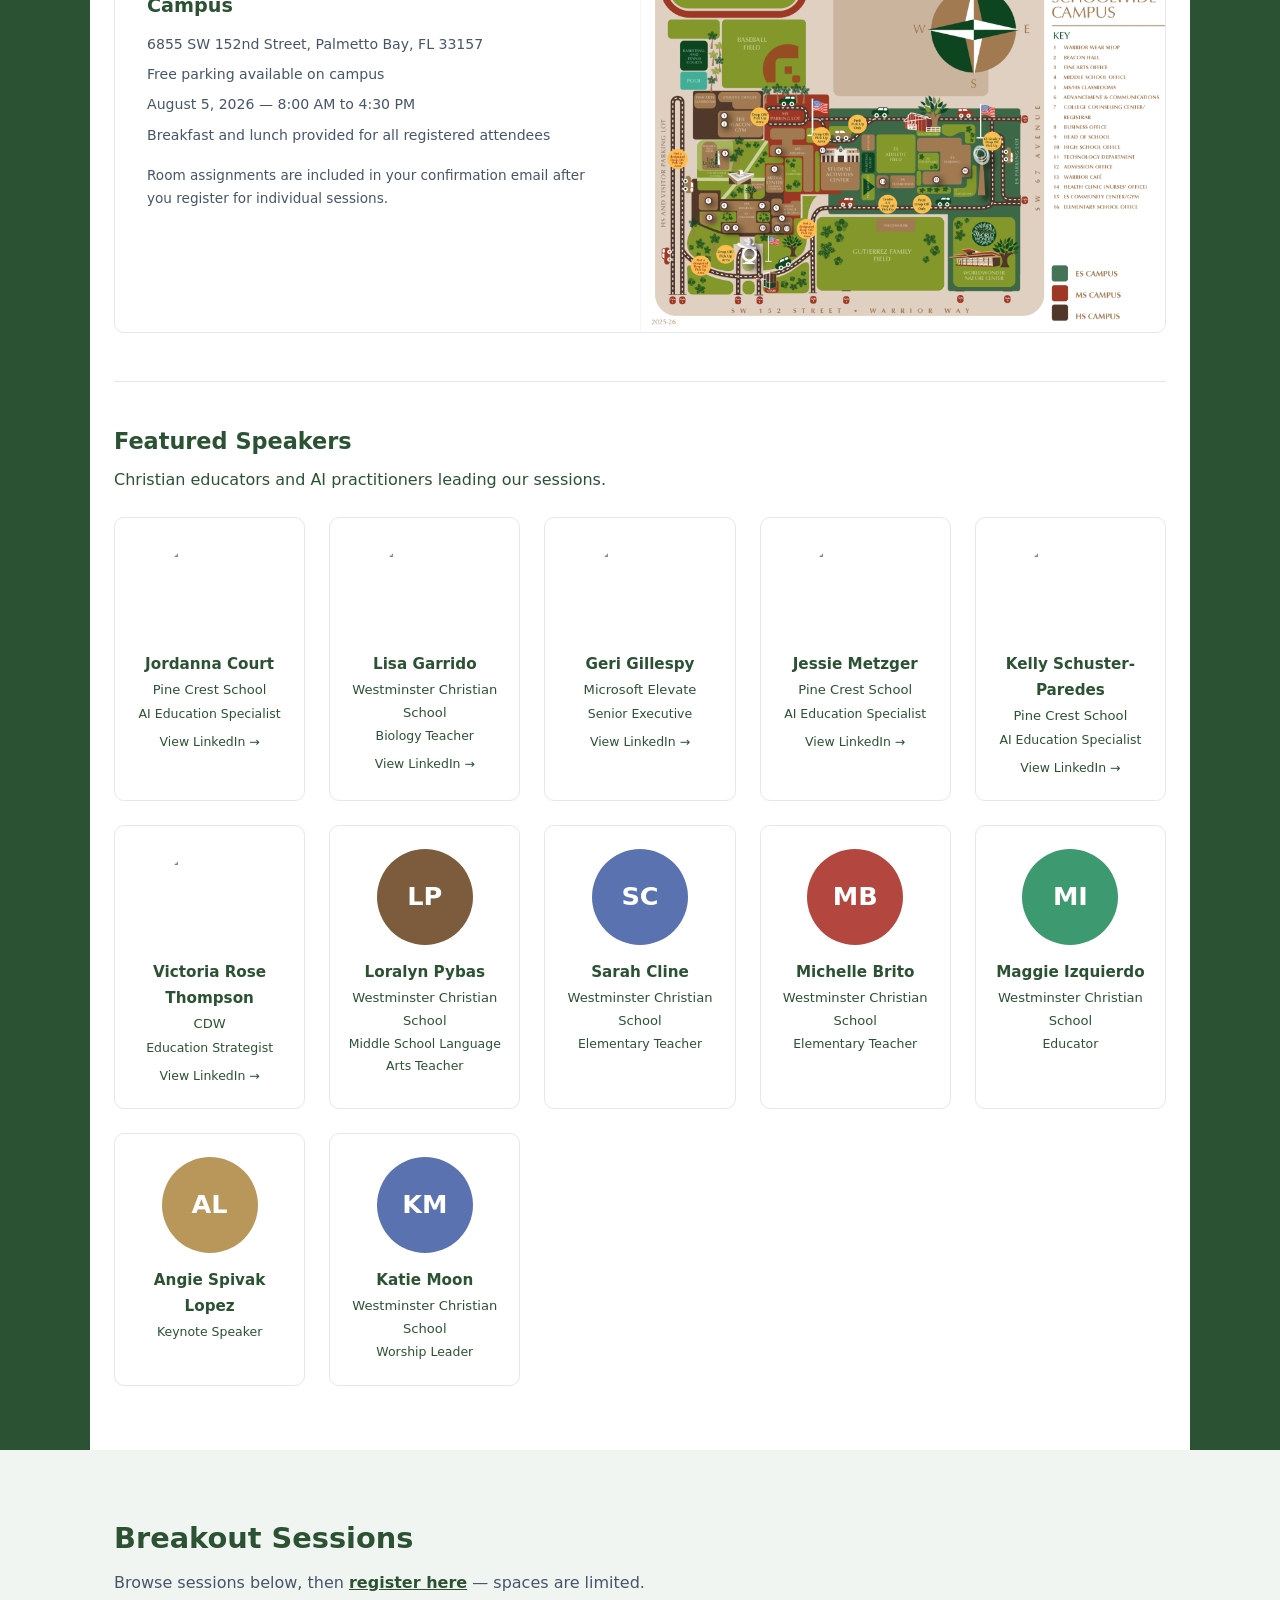
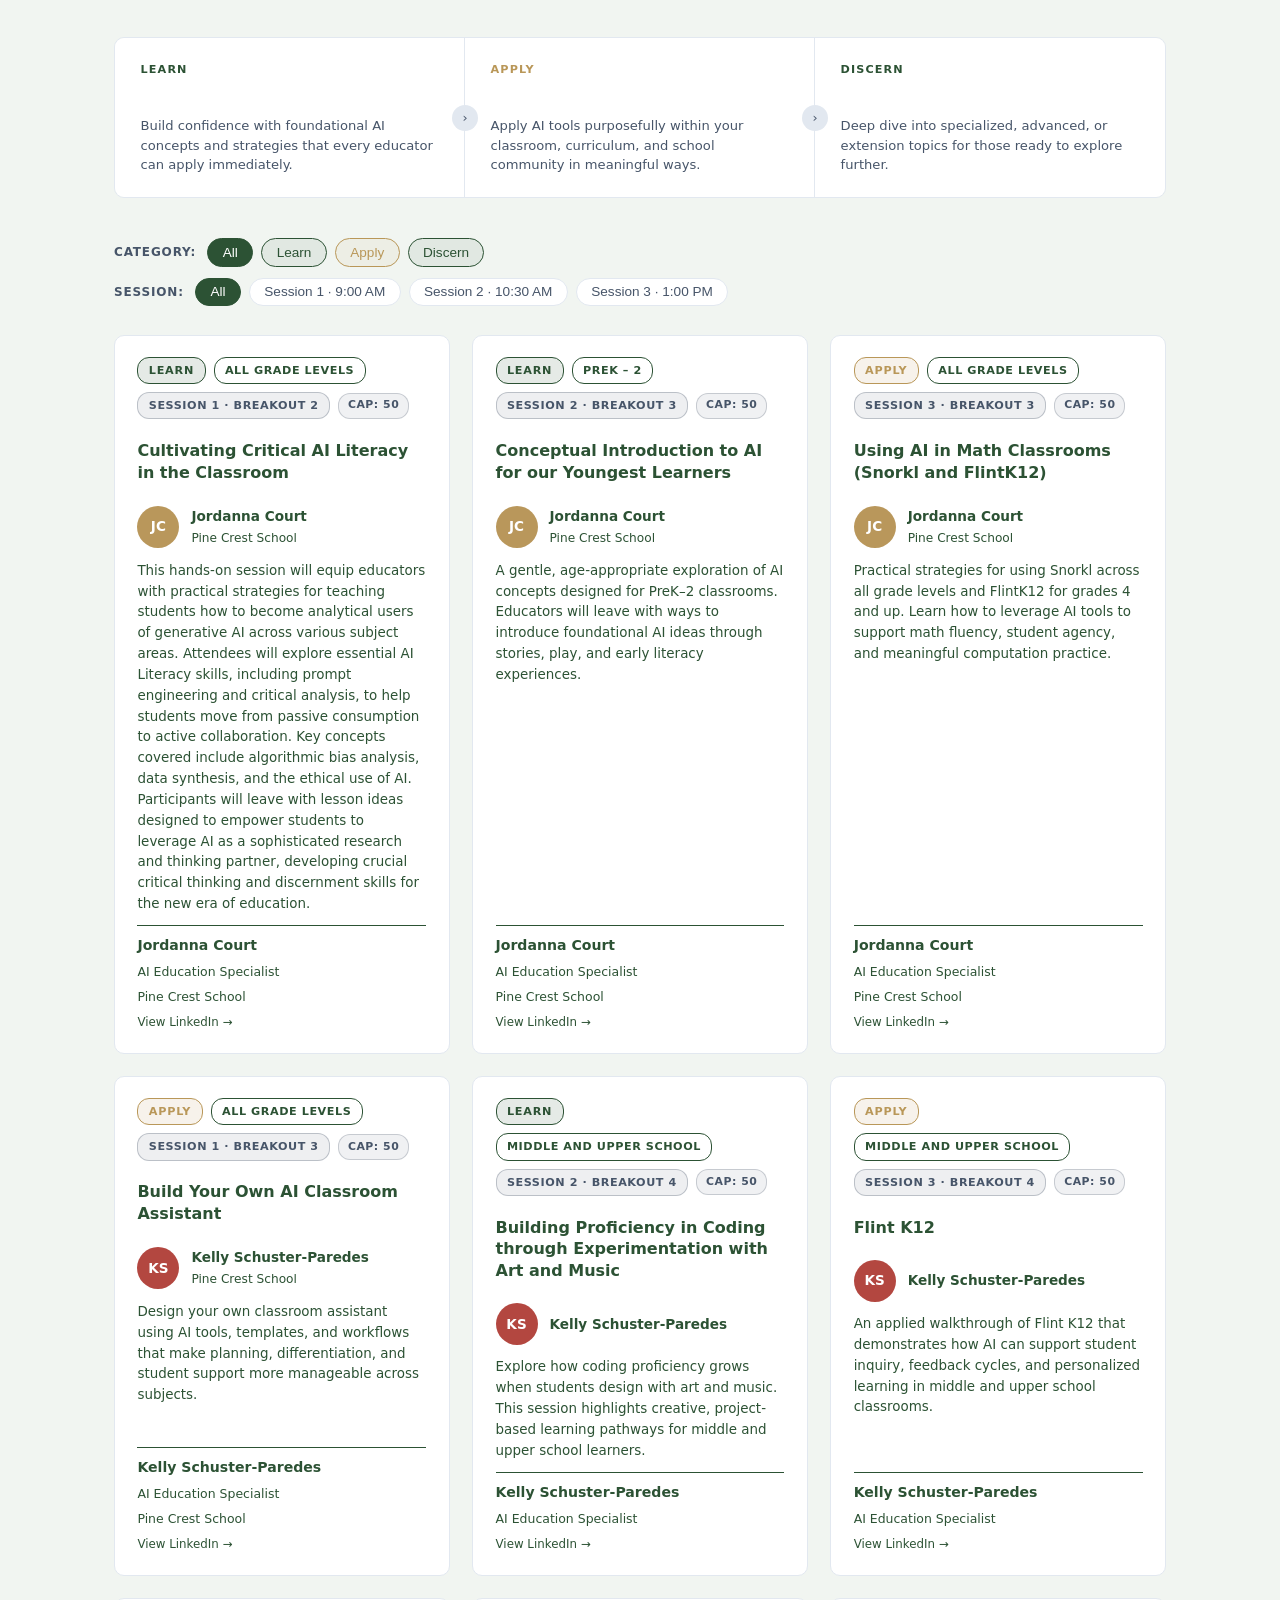
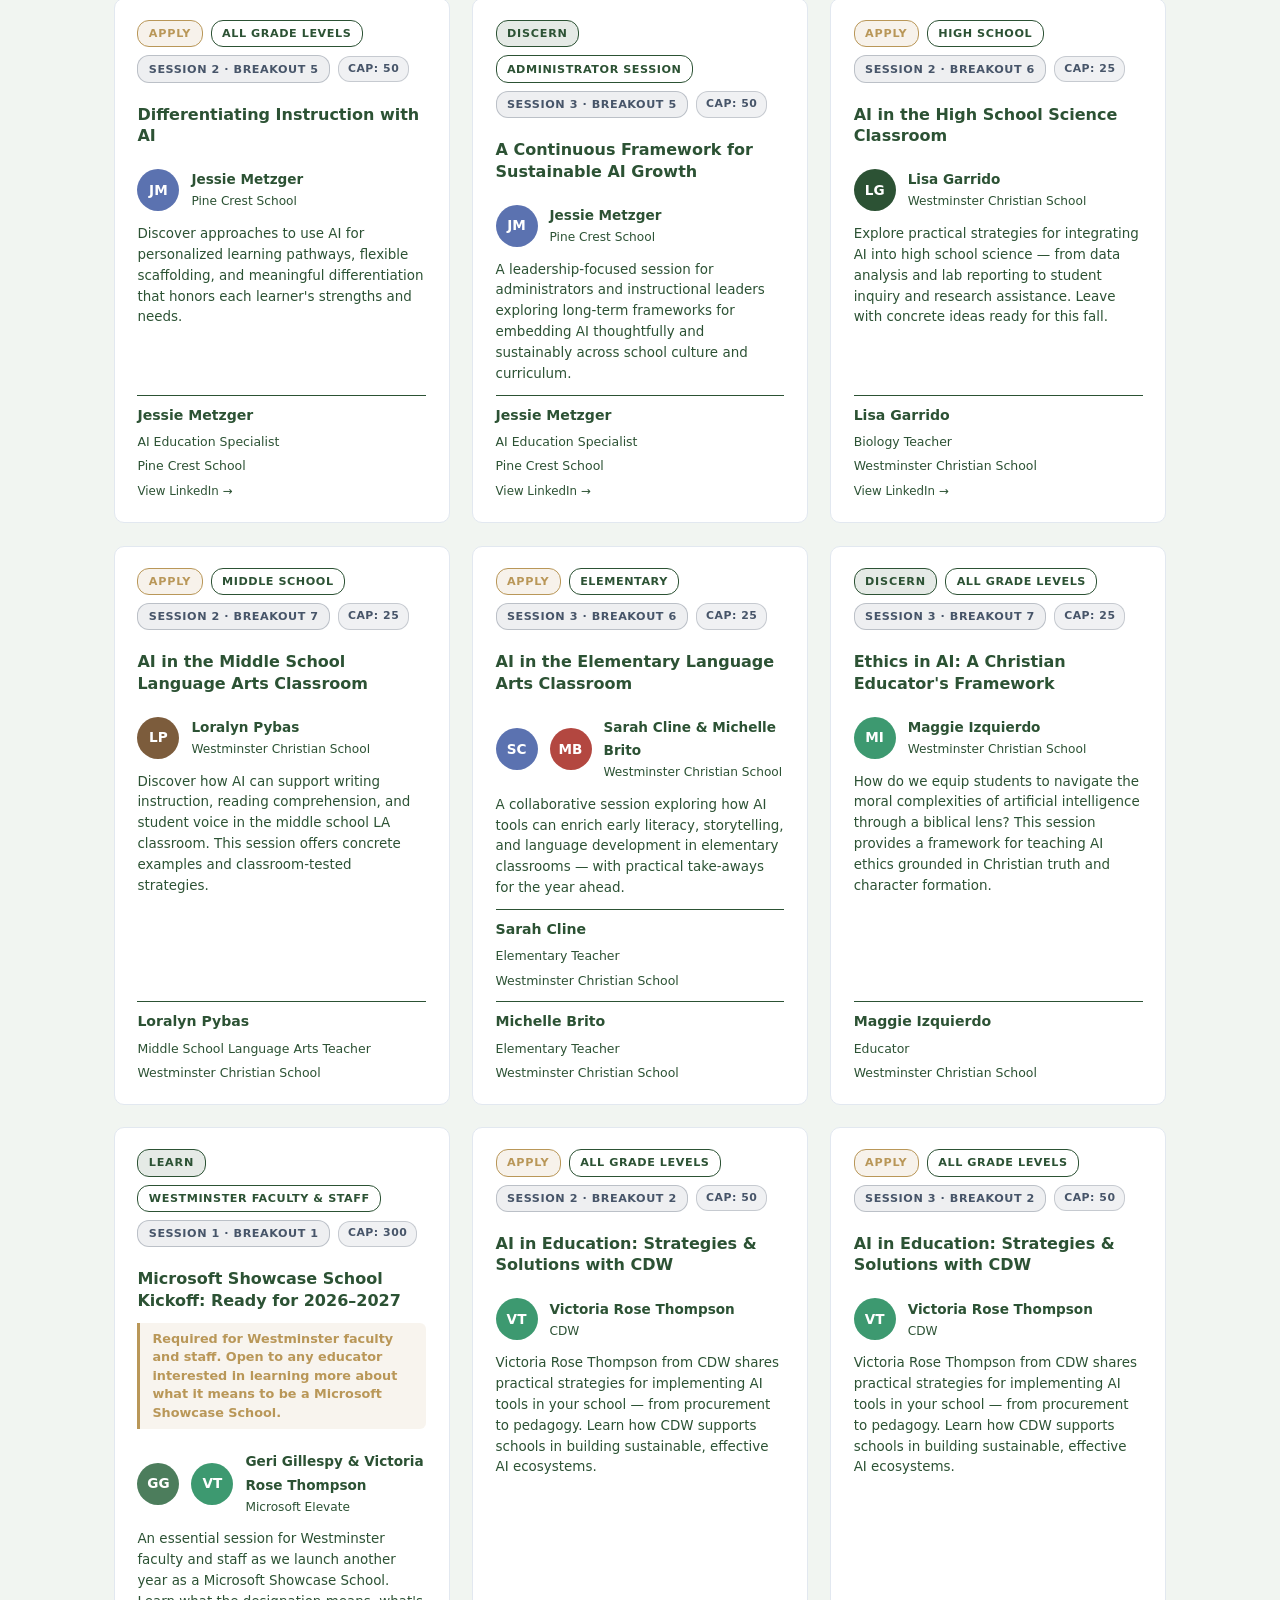
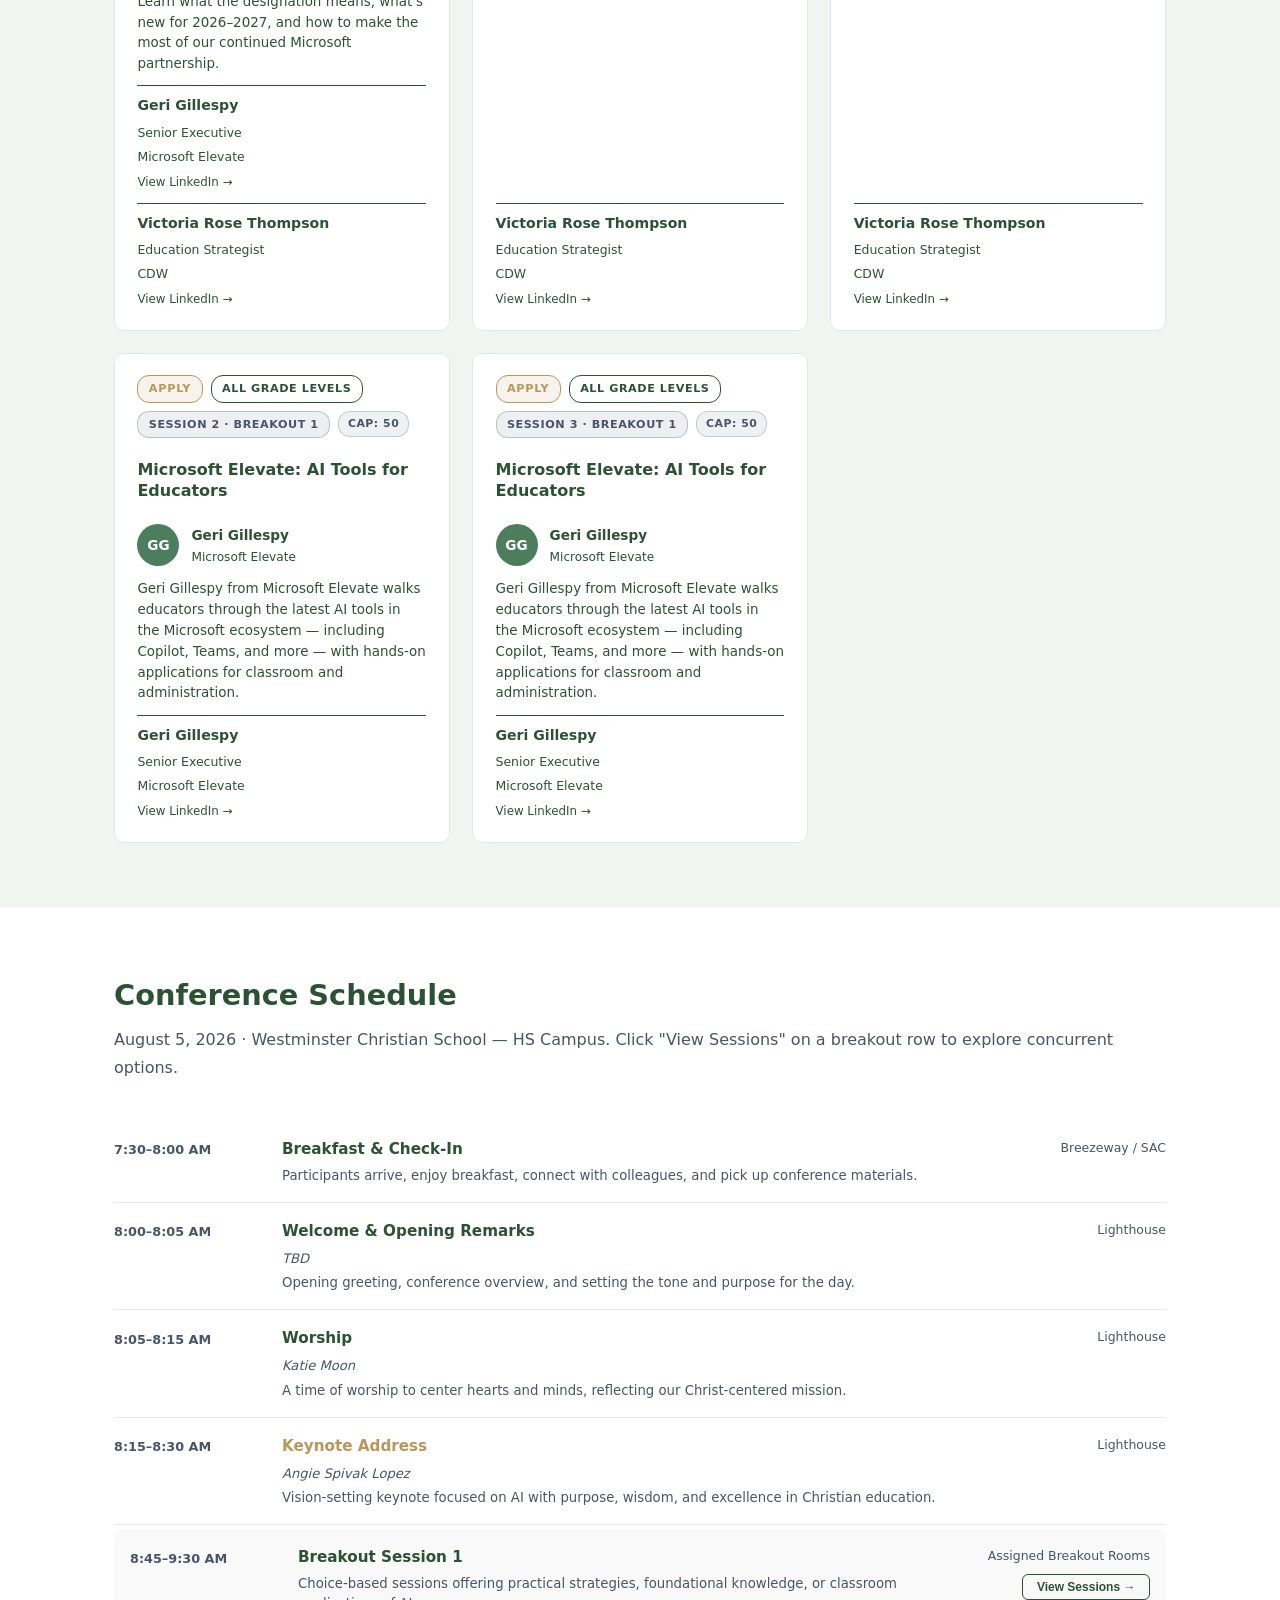
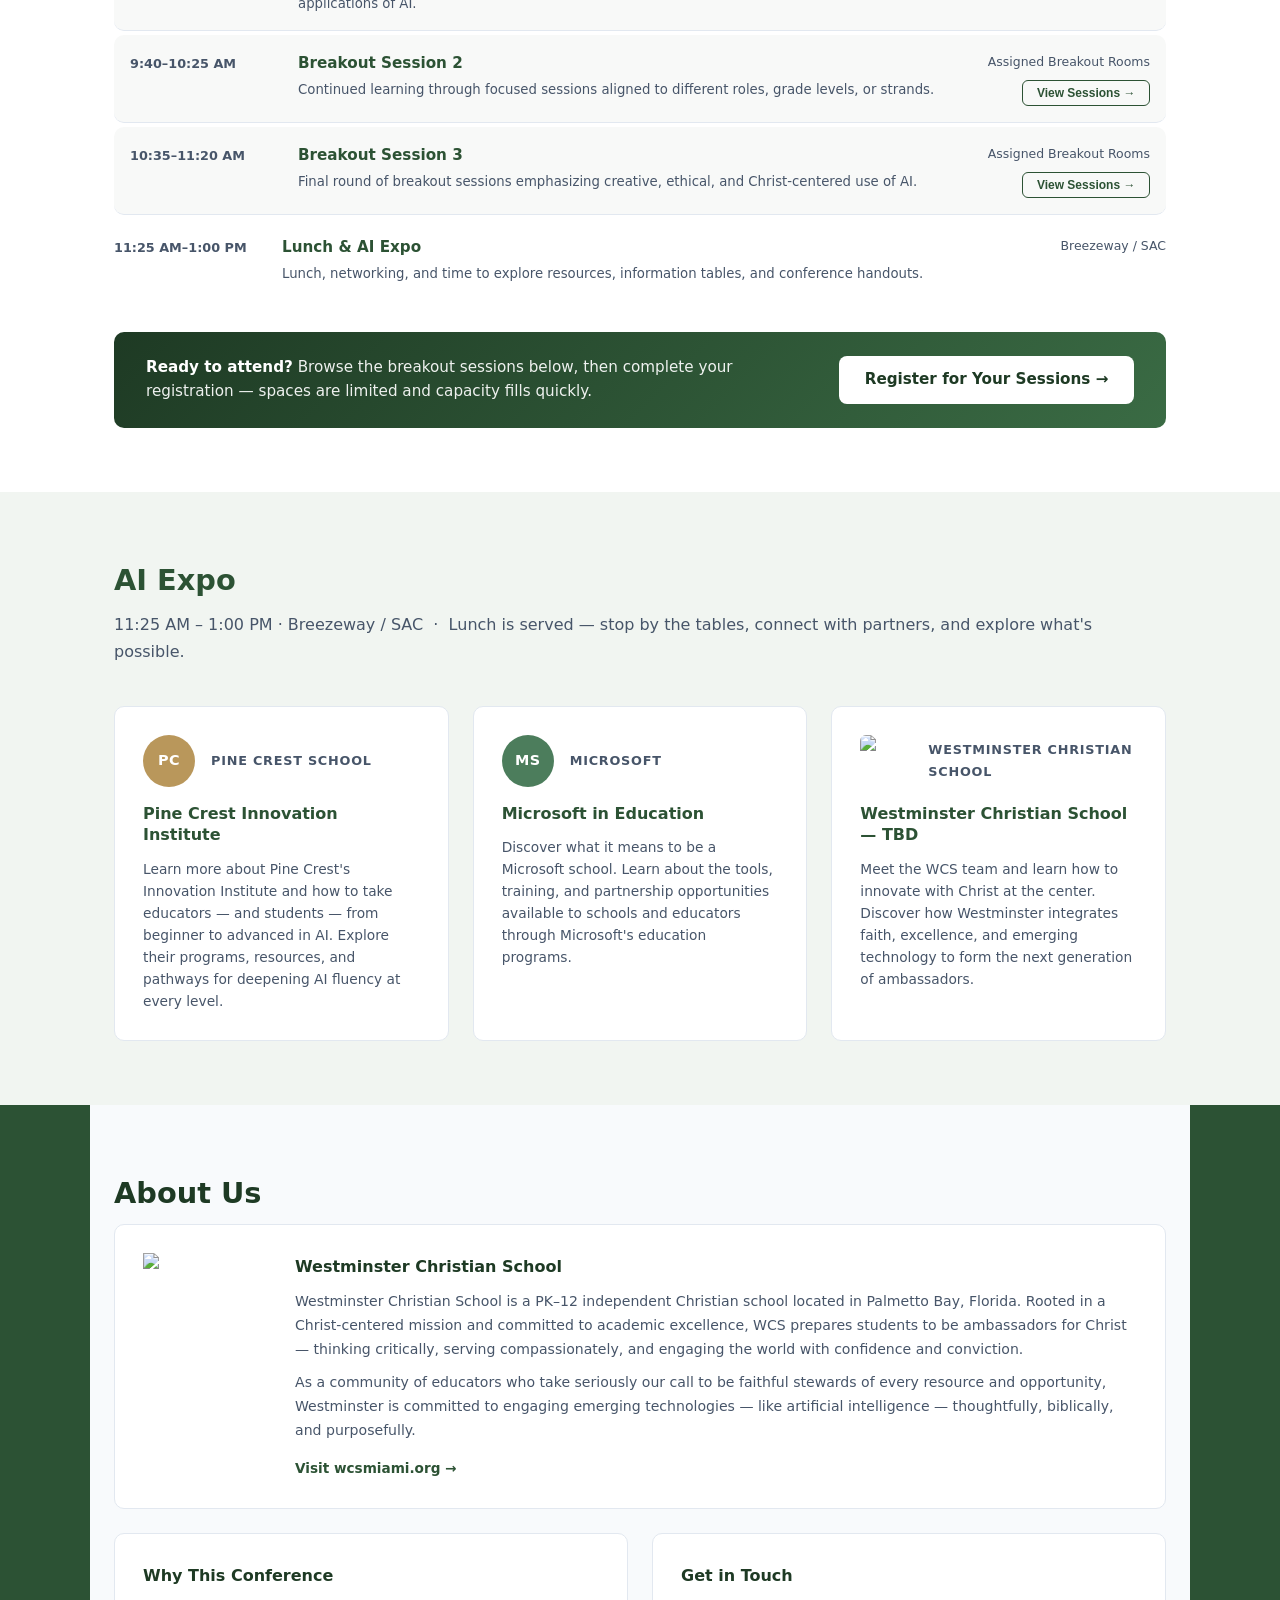
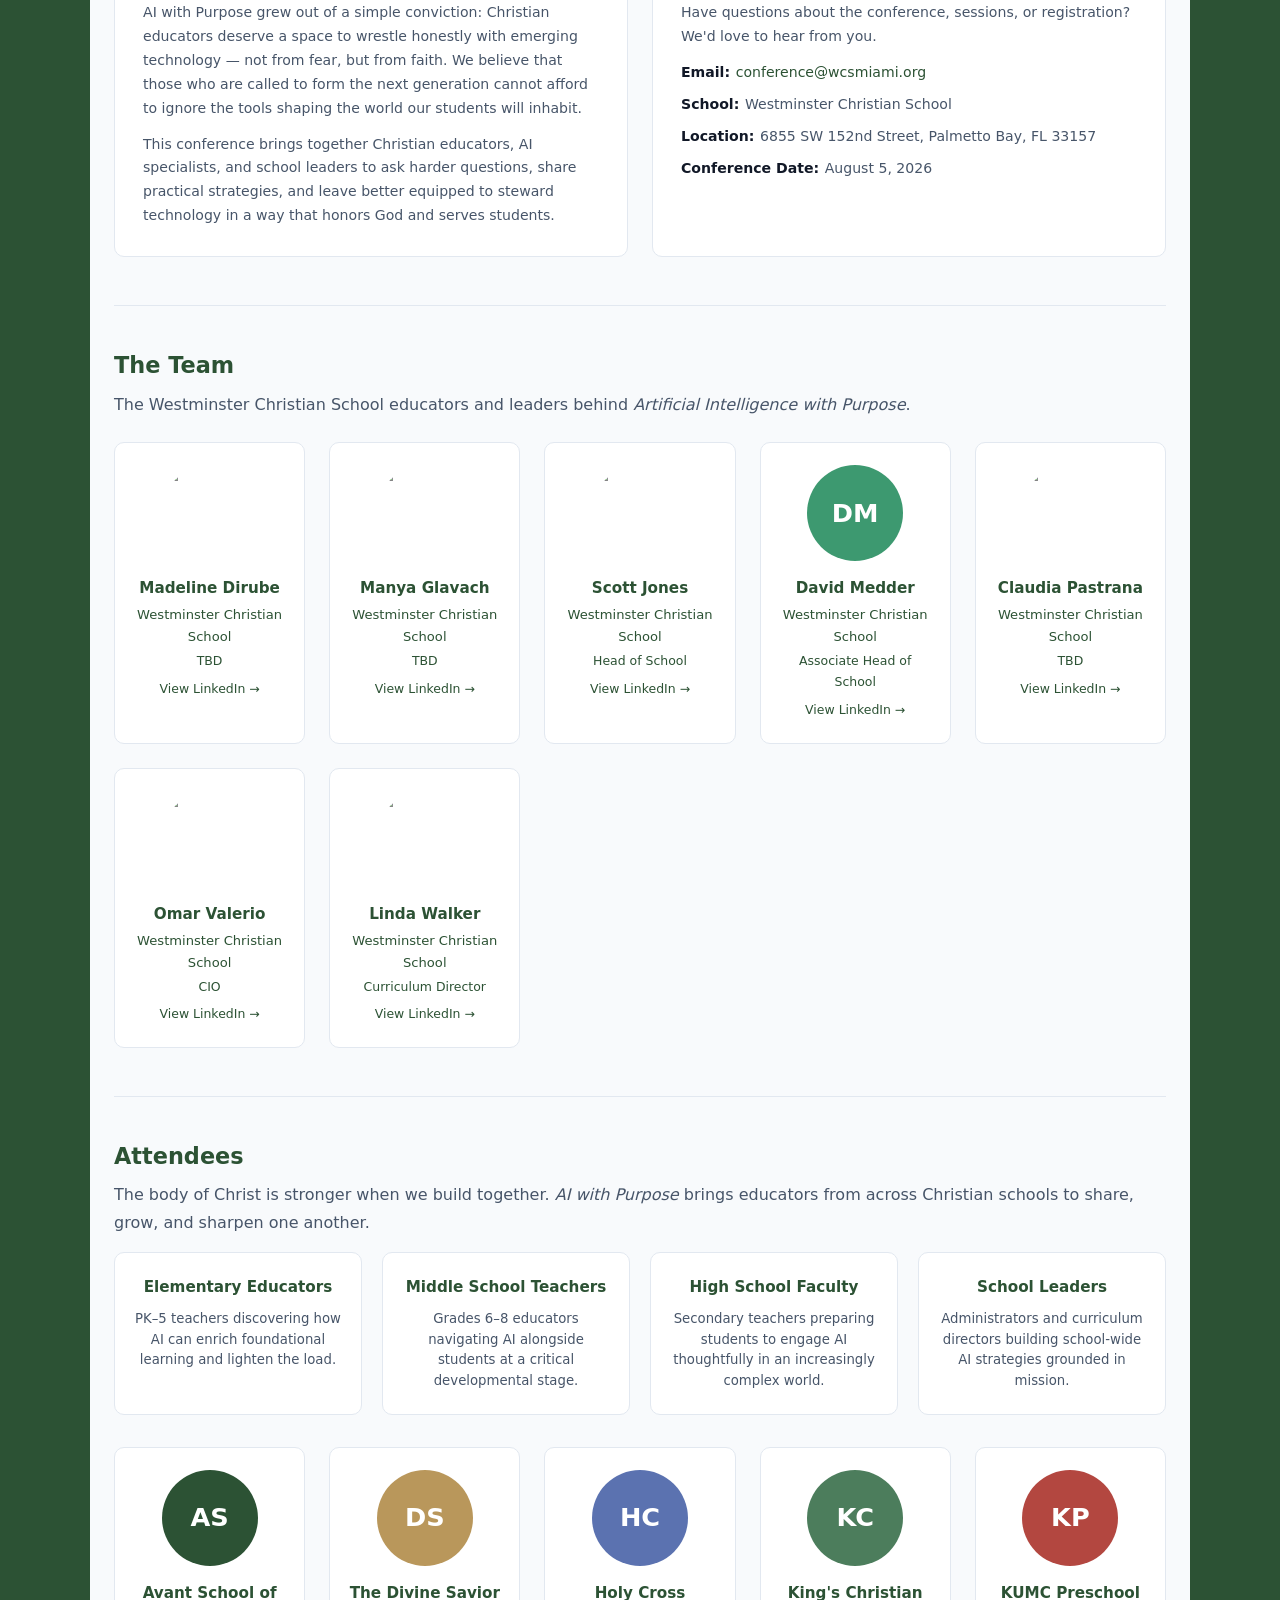
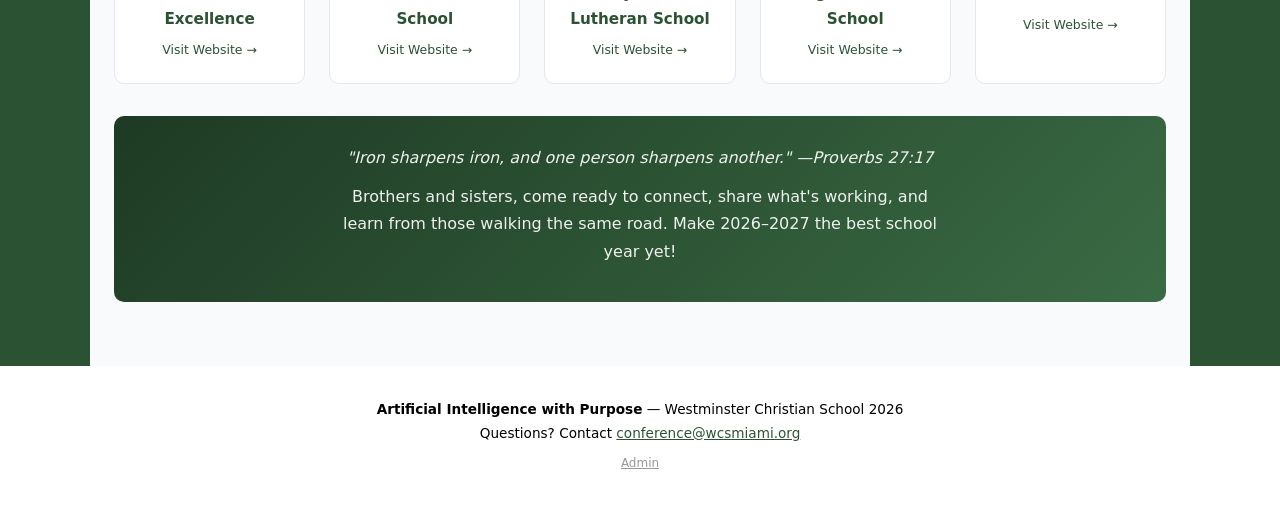
==== commit 2584f71d: "Add AI Expo section with three table descriptions Pine Crest Innovation Institute, Microsoft in Educ" ====
--- a/index.html
+++ b/index.html
@@ -16,6 +16,7 @@
     <li><a href="#venue">Venue</a></li>
     <li><a href="#speakers">Speakers</a></li>
     <li><a href="#schedule">Schedule</a></li>
+    <li><a href="#expo">AI Expo</a></li>
     <li><a href="#breakouts">Breakouts</a></li>
     <li><a href="#conference-team">About Us</a></li>
     <li><a href="#attendees">Attendees</a></li>
@@ -165,6 +166,15 @@
   </div>
 </section>
 
+<!-- AI EXPO -->
+<section id="expo" style="padding: 4rem 0; background: #f1f5f1;">
+  <div class="section" style="padding-top: 0; padding-bottom: 0;">
+    <div class="section-title" style="color:#2c5234;">AI Expo</div>
+    <p class="section-sub" style="color:var(--muted);">11:25 AM – 1:00 PM · Breezeway / SAC &nbsp;·&nbsp; Lunch is served — stop by the tables, connect with partners, and explore what's possible.</p>
+    <div class="expo-grid" id="expoGrid"></div>
+  </div>
+</section>
+
 <!-- ABOUT US -->
 <section class="section about-us-section" id="conference-team">
   <div class="section-title">About Us</div>
--- a/styles.css
+++ b/styles.css
@@ -419,6 +419,33 @@
   letter-spacing: .04em;
 }
 
+/* ── AI EXPO ── */
+#expo { background: #f1f5f1; }
+
+.expo-grid {
+  display: grid;
+  grid-template-columns: repeat(auto-fill, minmax(300px, 1fr));
+  gap: 1.5rem;
+}
+
+.expo-card {
+  background: var(--surface); border: 1.5px solid var(--border); border-radius: var(--radius);
+  padding: 1.75rem; display: flex; flex-direction: column; gap: .75rem;
+  transition: box-shadow .2s, border-color .2s;
+}
+.expo-card:hover { box-shadow: 0 4px 18px rgba(0,0,0,.1); border-color: var(--blue); }
+
+.expo-card-top { display: flex; align-items: center; gap: 1rem; margin-bottom: .25rem; }
+.expo-logo { width: 52px; height: 52px; object-fit: contain; border-radius: 6px; flex-shrink: 0; }
+.expo-initials {
+  width: 52px; height: 52px; border-radius: 50%; flex-shrink: 0;
+  display: flex; align-items: center; justify-content: center;
+  font-size: .9rem; font-weight: 800; color: #fff; letter-spacing: .03em;
+}
+.expo-org      { font-size: .8rem; font-weight: 700; color: var(--muted); text-transform: uppercase; letter-spacing: .06em; }
+.expo-headline { font-size: 1rem; font-weight: 700; color: #2c5234; line-height: 1.35; margin: 0; }
+.expo-desc     { font-size: .86rem; color: var(--muted); line-height: 1.6; margin: 0; flex: 1; }
+
 /* ── FOOTER ── */
 footer { background: #ffffff; color: #000000; text-align: center; padding: 2rem 1rem; font-size: .85rem; }
 footer strong { color: #000000; }
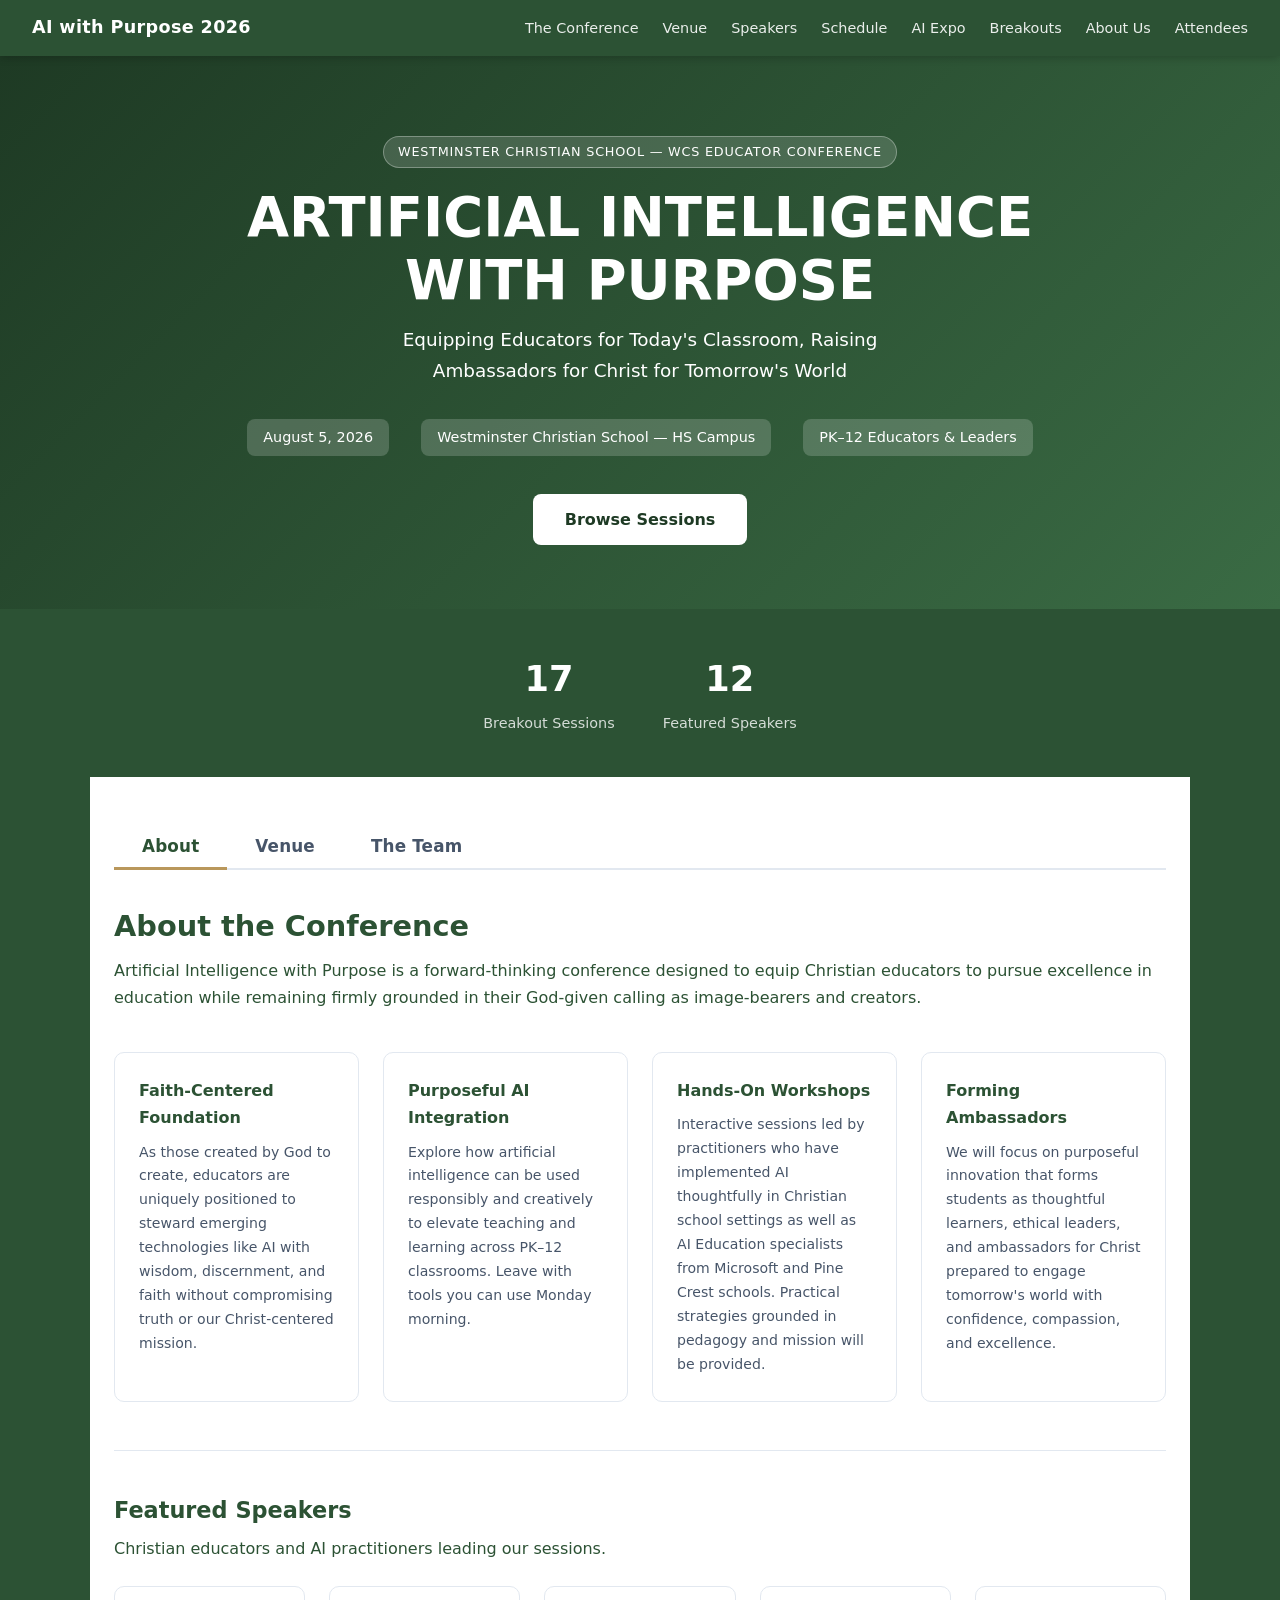
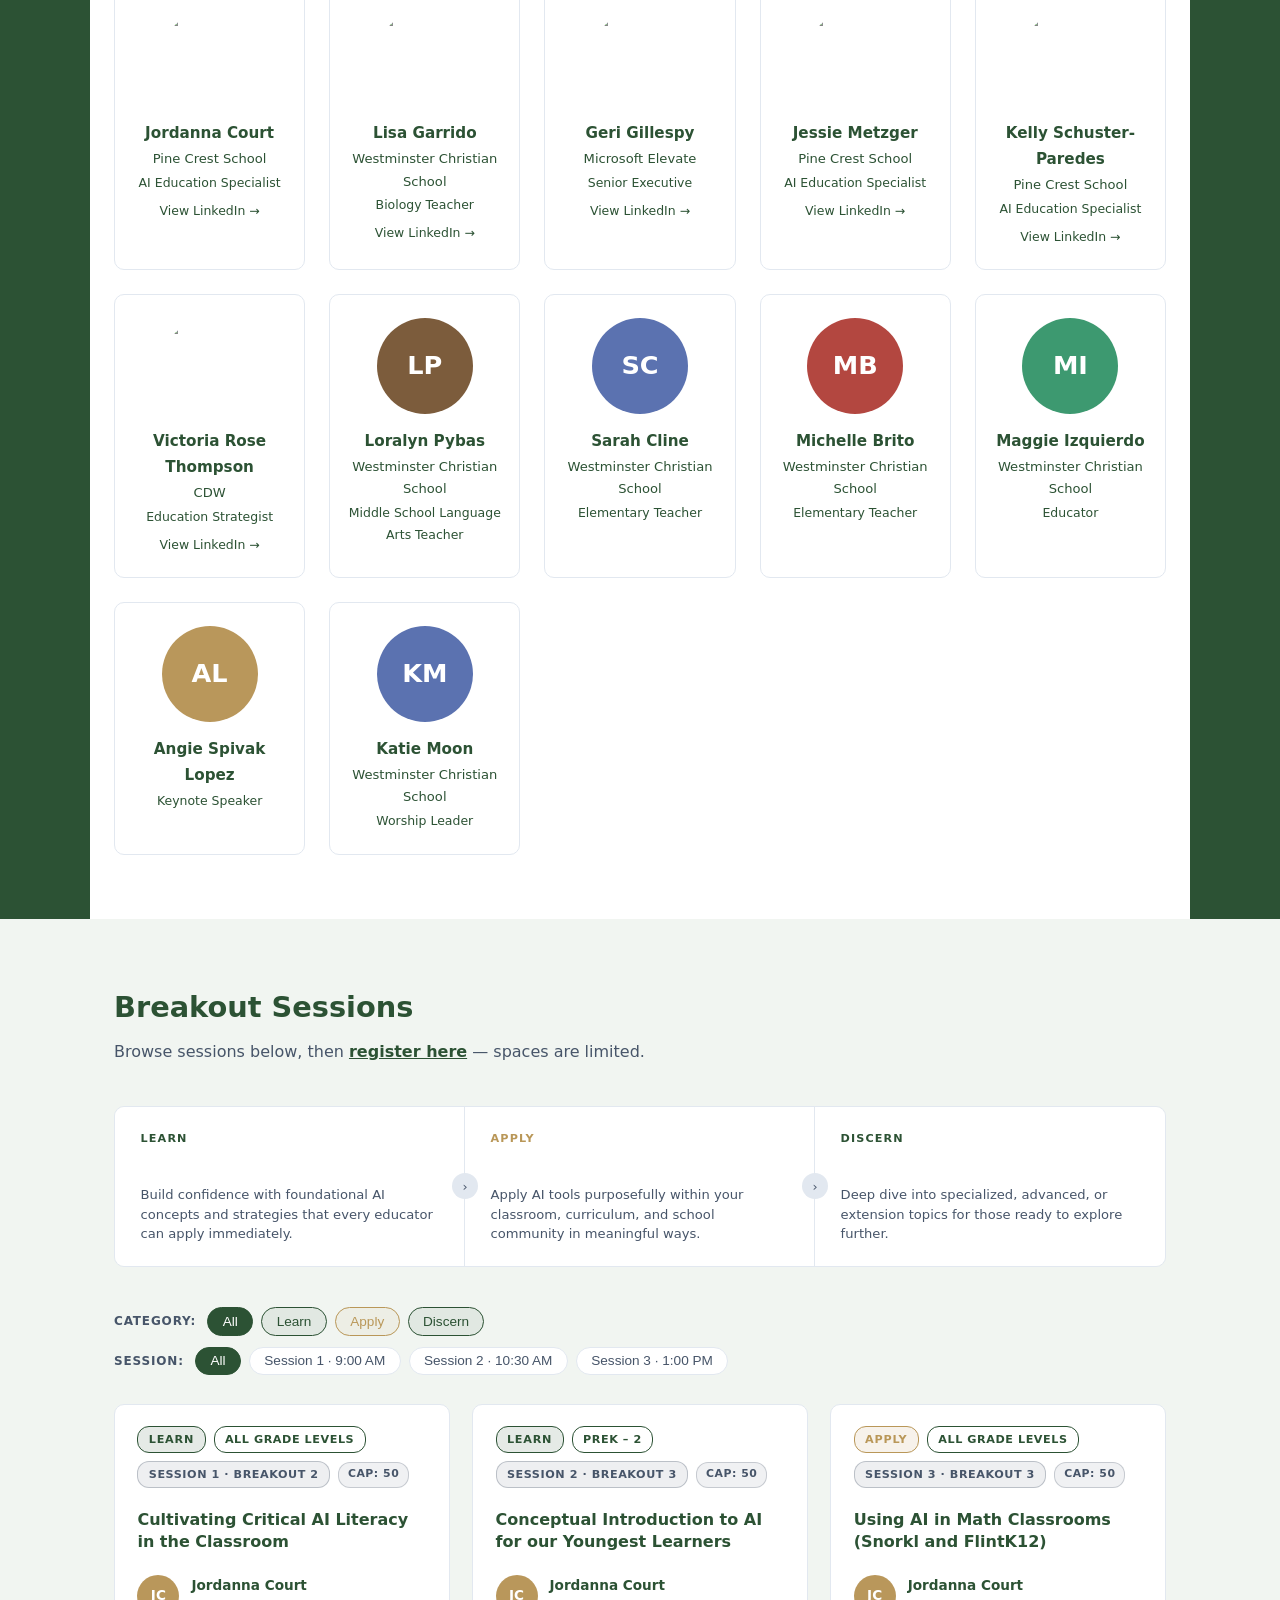
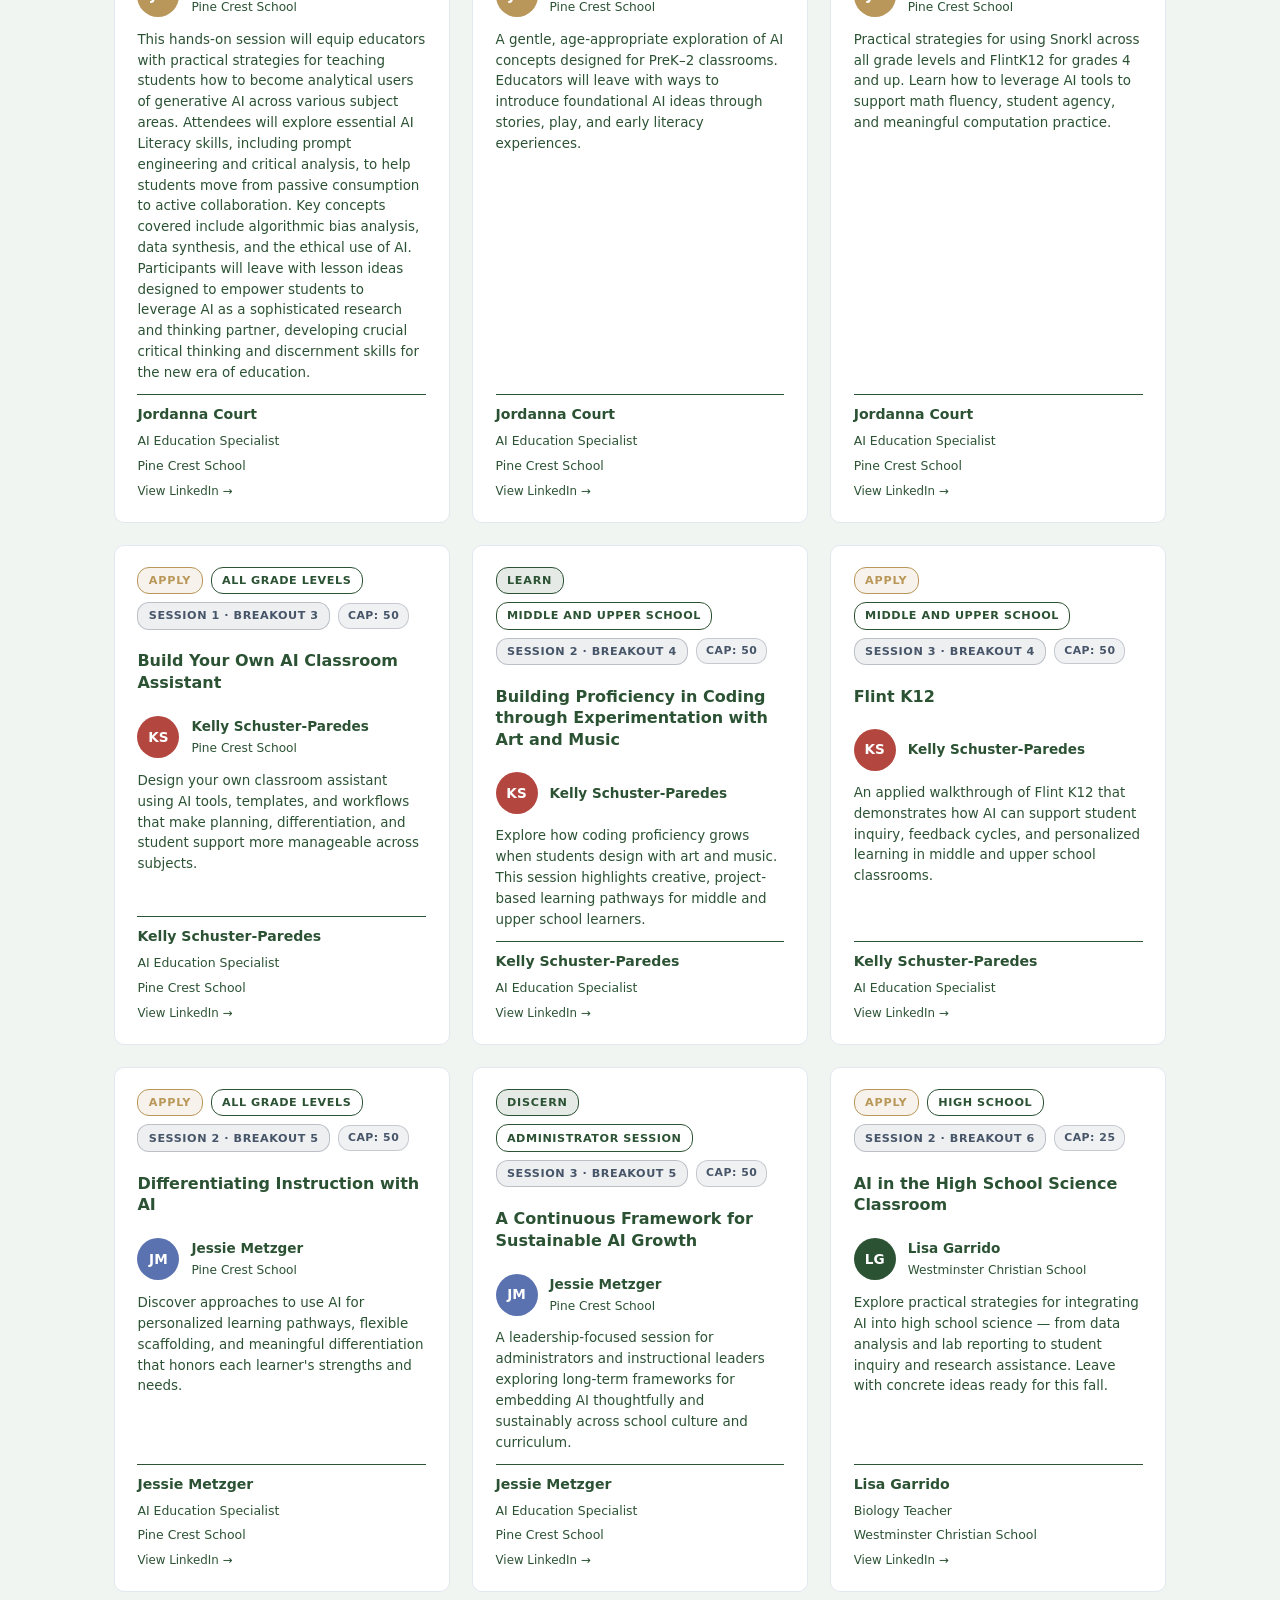
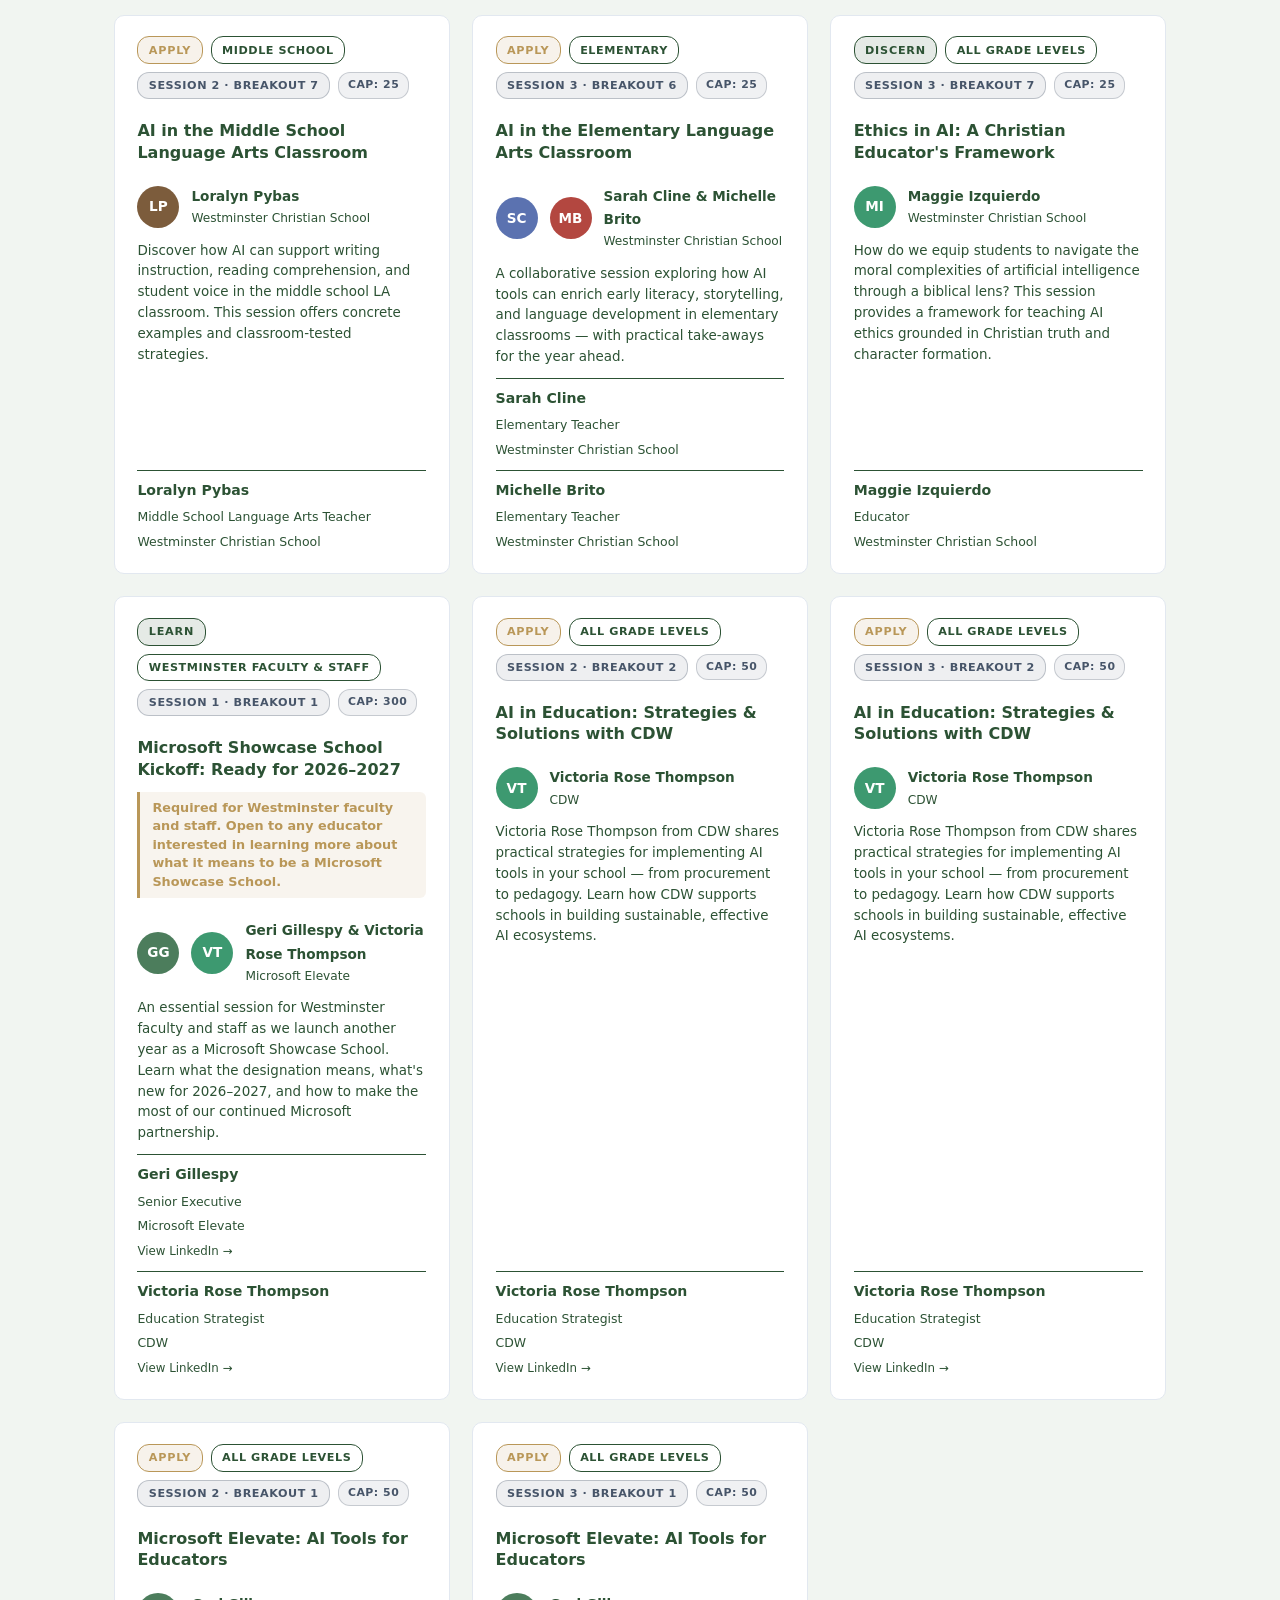
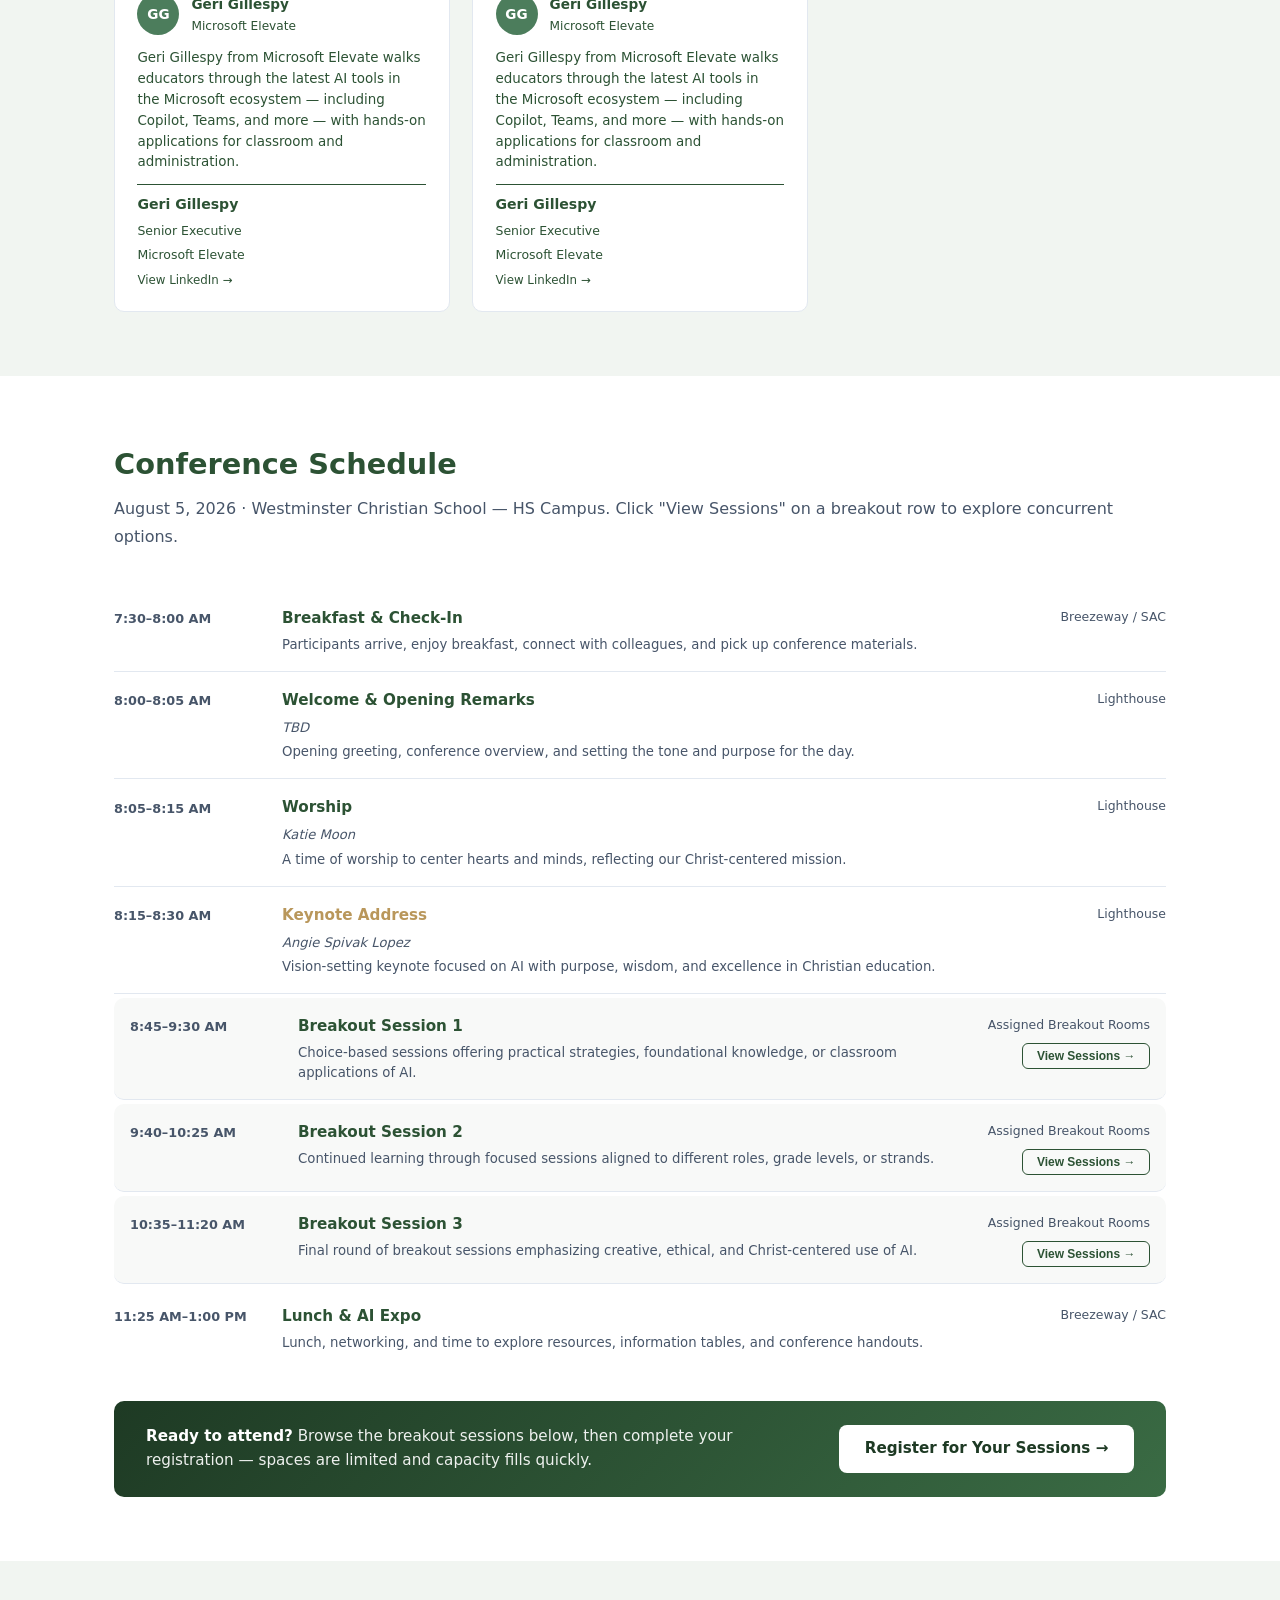
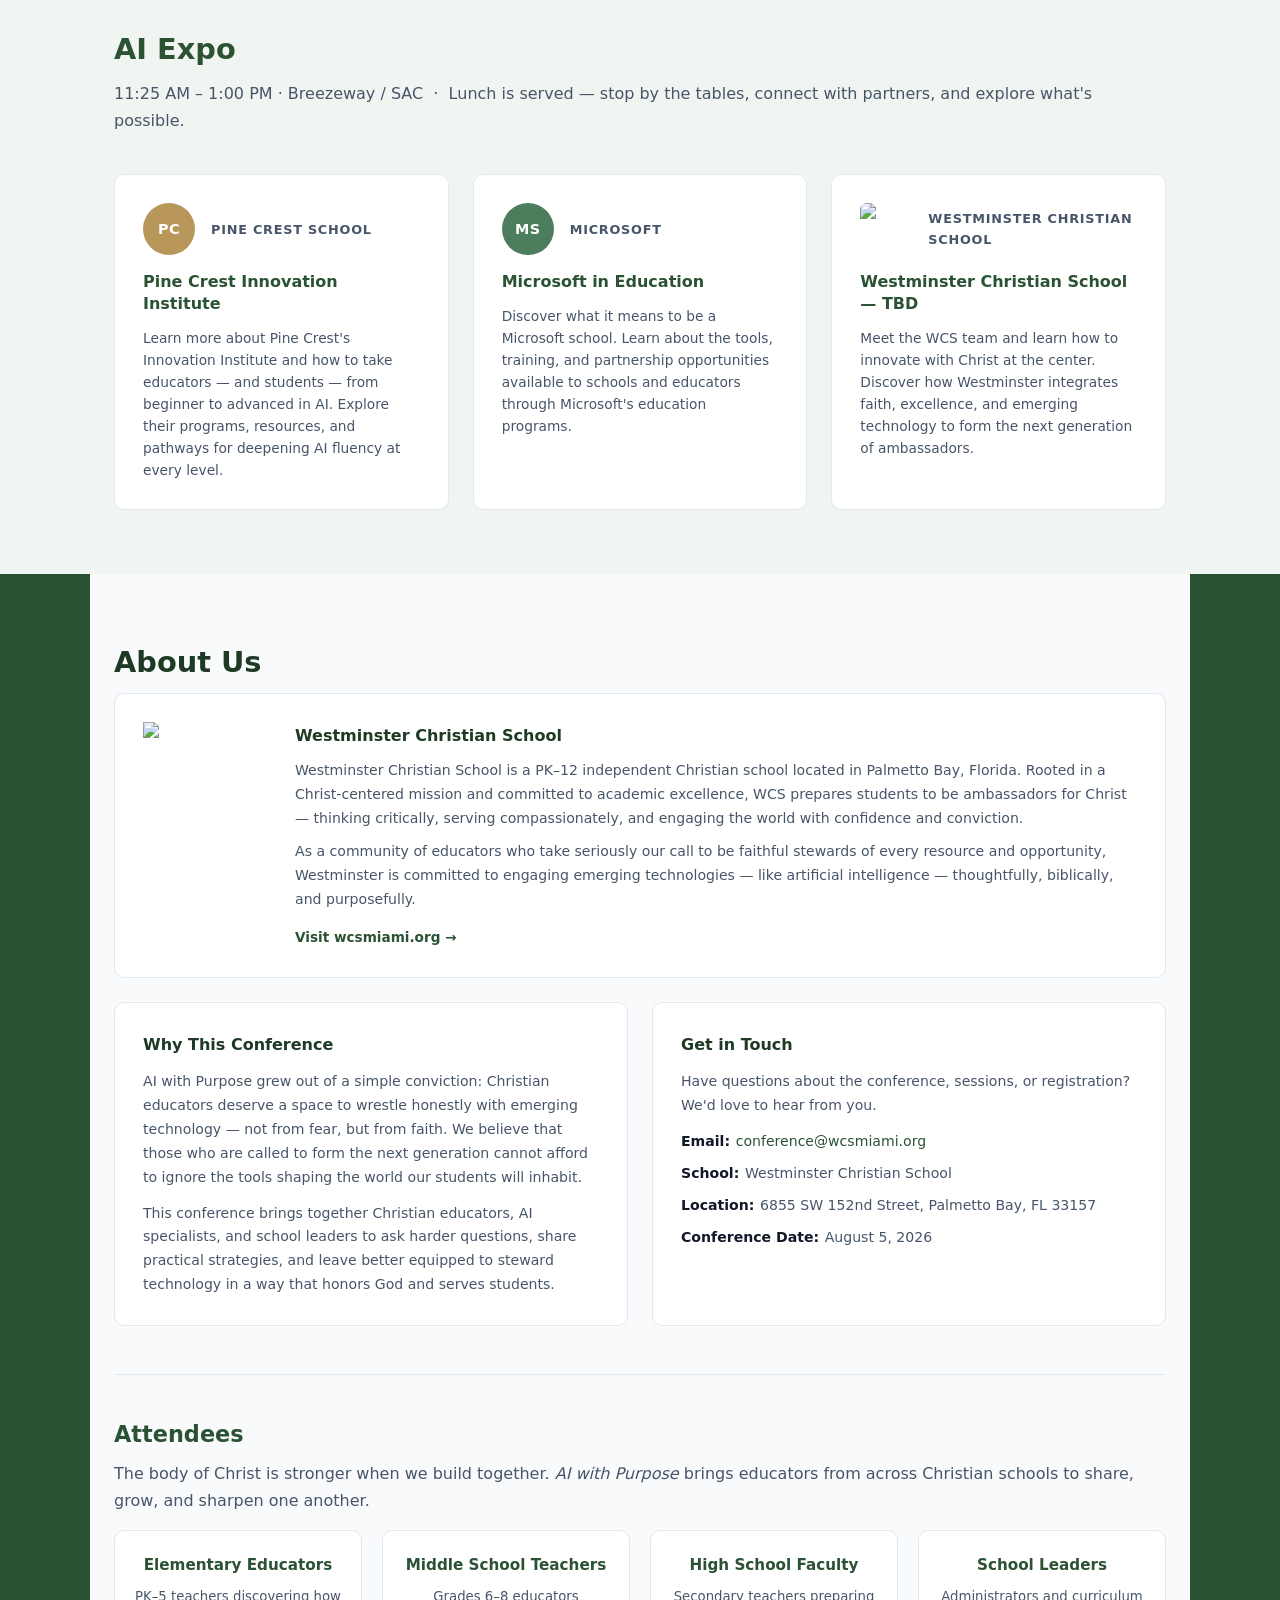
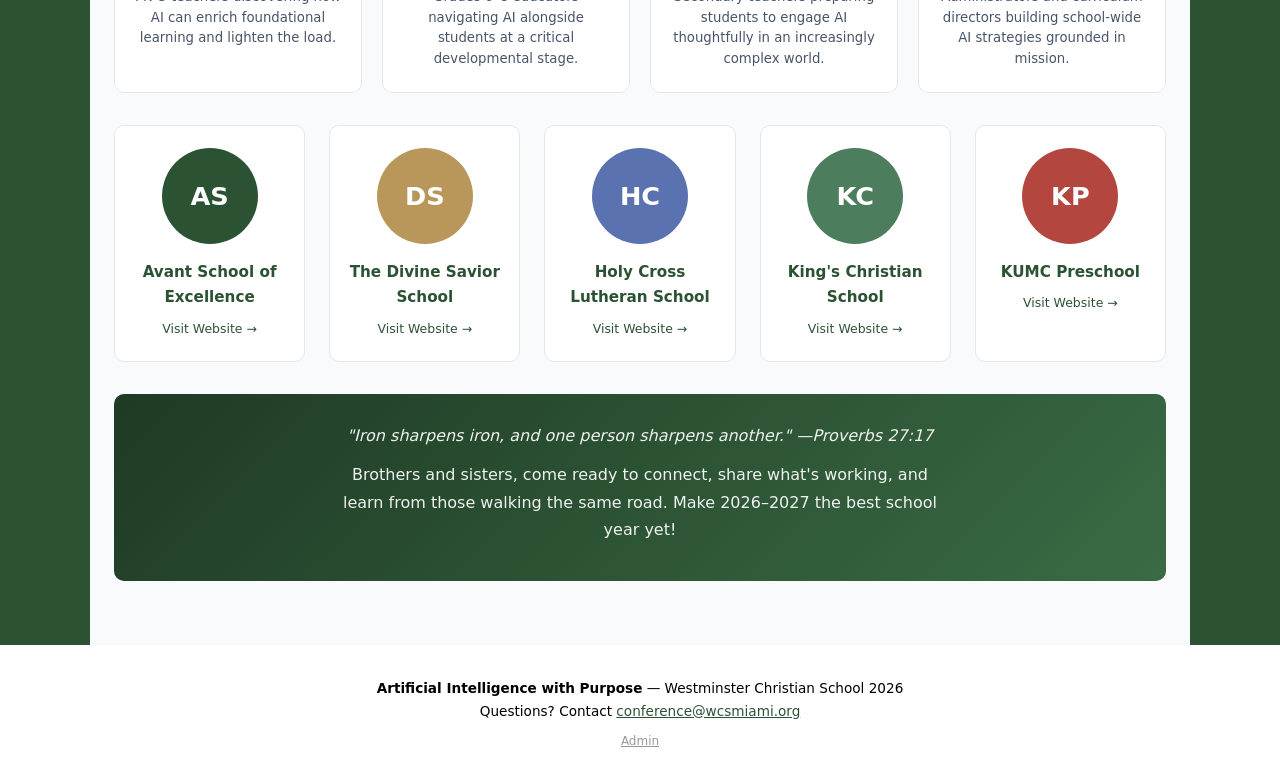
==== commit dc0eb5b4: "update index" ====
--- a/index.html
+++ b/index.html
@@ -43,37 +43,48 @@
       <div class="stat"><strong>12</strong><span>Featured Speakers</span></div>
 </div>
 
-<!-- ABOUT -->
-<section class="section" id="about">
-  <div>
+<!-- ABOUT / VENUE / THE TEAM TABS -->
+<section class="section tabs-section" id="about">
+  <div class="tabs-nav" role="tablist">
+    <button class="tab-btn active" role="tab" data-tab="tab-about" aria-selected="true">About</button>
+    <button class="tab-btn" role="tab" data-tab="tab-venue" aria-selected="false">Venue</button>
+    <button class="tab-btn" role="tab" data-tab="tab-team" aria-selected="false">The Team</button>
+  </div>
+
+  <!-- About Tab -->
+  <div class="tab-panel active" id="tab-about" role="tabpanel">
     <div class="section-title">About the Conference</div>
     <p class="section-sub">Artificial Intelligence with Purpose is a forward-thinking conference designed to equip Christian educators to pursue excellence in education while remaining firmly grounded in their God-given calling as image-bearers and creators.</p>
-  </div>
-  <div class="about-grid">
-    <div class="about-card">
-      <h3>Faith-Centered Foundation</h3>
-      <p>As those created by God to create, educators are uniquely positioned to steward emerging technologies like AI with wisdom, discernment, and faith without compromising truth or our Christ-centered mission.</p>
-    </div>
-    <div class="about-card">
-      <h3>Purposeful AI Integration</h3>
-      <p>Explore how artificial intelligence can be used responsibly and creatively to elevate teaching and learning across PK–12 classrooms. Leave with tools you can use Monday morning.</p>
-    </div>
-    <div class="about-card">
-      <h3>Hands-On Workshops</h3>
-      <p>Interactive sessions led by practitioners who have implemented AI thoughtfully in Christian school settings as well as AI Education specialists from Microsoft and Pine Crest schools. Practical strategies grounded in pedagogy and mission will be provided.</p>
-    </div>
-    <div class="about-card">
-      <h3>Forming Ambassadors</h3>
-      <p>We will focus on purposeful innovation that forms students as thoughtful learners, ethical leaders, and ambassadors for Christ prepared to engage tomorrow's world with confidence, compassion, and excellence.</p>
-    </div>
-  </div>
-
-  <!-- VENUE — nested inside About -->
-  <div id="venue" class="venue-subsection">
-    <div class="venue-subsection-header">
-      <div class="section-title" style="font-size:1.4rem;">Venue</div>
-      <p class="section-sub" style="color:#2c5234; margin-bottom:1.5rem;">Everything you need to know about getting there and getting around.</p>
-    </div>
+    <div class="about-grid">
+      <div class="about-card">
+        <h3>Faith-Centered Foundation</h3>
+        <p>As those created by God to create, educators are uniquely positioned to steward emerging technologies like AI with wisdom, discernment, and faith without compromising truth or our Christ-centered mission.</p>
+      </div>
+      <div class="about-card">
+        <h3>Purposeful AI Integration</h3>
+        <p>Explore how artificial intelligence can be used responsibly and creatively to elevate teaching and learning across PK–12 classrooms. Leave with tools you can use Monday morning.</p>
+      </div>
+      <div class="about-card">
+        <h3>Hands-On Workshops</h3>
+        <p>Interactive sessions led by practitioners who have implemented AI thoughtfully in Christian school settings as well as AI Education specialists from Microsoft and Pine Crest schools. Practical strategies grounded in pedagogy and mission will be provided.</p>
+      </div>
+      <div class="about-card">
+        <h3>Forming Ambassadors</h3>
+        <p>We will focus on purposeful innovation that forms students as thoughtful learners, ethical leaders, and ambassadors for Christ prepared to engage tomorrow's world with confidence, compassion, and excellence.</p>
+      </div>
+    </div>
+    <!-- FEATURED SPEAKERS -->
+    <div id="speakers" class="venue-subsection">
+      <div class="section-title" style="font-size:1.4rem;">Featured Speakers</div>
+      <p class="section-sub" style="color:#2c5234; margin-bottom:1.5rem;">Christian educators and AI practitioners leading our sessions.</p>
+      <div class="speakers-grid" id="speakersGrid"></div>
+    </div>
+  </div>
+
+  <!-- Venue Tab -->
+  <div class="tab-panel" id="tab-venue" role="tabpanel">
+    <div class="section-title" style="font-size:1.4rem;">Venue</div>
+    <p class="section-sub" style="color:#2c5234; margin-bottom:1.5rem;">Everything you need to know about getting there and getting around.</p>
     <div class="venue-block">
       <div class="venue-info">
         <h3>Westminster Christian School — HS Campus</h3>
@@ -84,17 +95,16 @@
         <p style="margin-top: 1rem; font-size: .85rem; color: var(--muted);">Room assignments are included in your confirmation email after you register for individual sessions.</p>
       </div>
       <div class="venue-map">
-        <!-- Save the campus map image as campus-map.jpg in this project folder -->
         <img src="campus-map.jpg.png" alt="Westminster Christian School Campus Map" class="campus-map-img" />
       </div>
     </div>
   </div>
 
-  <!-- FEATURED SPEAKERS — nested inside About -->
-  <div id="speakers" class="venue-subsection">
-    <div class="section-title" style="font-size:1.4rem;">Featured Speakers</div>
-    <p class="section-sub" style="color:#2c5234; margin-bottom:1.5rem;">Christian educators and AI practitioners leading our sessions.</p>
-    <div class="speakers-grid" id="speakersGrid"></div>
+  <!-- The Team Tab -->
+  <div class="tab-panel" id="tab-team" role="tabpanel">
+    <div class="section-title" style="font-size:1.4rem;">The Team</div>
+    <p class="section-sub" style="color:var(--muted); margin-bottom:1.5rem;">The Westminster Christian School educators and leaders behind <em>Artificial Intelligence with Purpose</em>.</p>
+    <div class="speakers-grid" id="teamGrid"></div>
   </div>
 </section>
 
@@ -212,13 +222,6 @@
 
   </div>
 
-  <!-- THE TEAM -->
-  <div class="venue-subsection">
-    <div class="section-title" style="font-size:1.4rem; color:#2c5234;">The Team</div>
-    <p class="section-sub" style="color:var(--muted); margin-bottom:1.5rem;">The Westminster Christian School educators and leaders behind <em>Artificial Intelligence with Purpose</em>.</p>
-    <div class="speakers-grid" id="teamGrid"></div>
-  </div>
-
   <!-- ATTENDEES -->
   <div id="attendees" class="venue-subsection">
     <div class="section-title" style="font-size:1.4rem; color:#2c5234;">Attendees</div>
--- a/styles.css
+++ b/styles.css
@@ -72,6 +72,36 @@
 #about .section-sub { color: #2c5234; }
 #speakers .section-sub { color: #fff; }
 
+/* ── TABS ── */
+.tabs-section { padding-top: 3rem; }
+.tabs-nav {
+  display: flex;
+  border-bottom: 2px solid var(--border);
+  margin-bottom: 2rem;
+  gap: 0;
+}
+.tab-btn {
+  background: none;
+  border: none;
+  border-bottom: 3px solid transparent;
+  margin-bottom: -2px;
+  padding: .7rem 1.75rem;
+  font-size: 1.05rem;
+  font-weight: 600;
+  color: var(--muted);
+  cursor: pointer;
+  transition: color .15s, border-color .15s;
+  font-family: inherit;
+  letter-spacing: .01em;
+}
+.tab-btn:hover { color: var(--green); }
+.tab-btn.active {
+  color: var(--green);
+  border-bottom-color: var(--gold);
+}
+.tab-panel { display: none; }
+.tab-panel.active { display: block; }
+
 /* ── STATS ── */
 .stats-band { background: var(--blue); color: #fff; }
 .stats-inner { display: flex; justify-content: center; gap: 3rem; flex-wrap: wrap; padding: 2.5rem 1.5rem; }
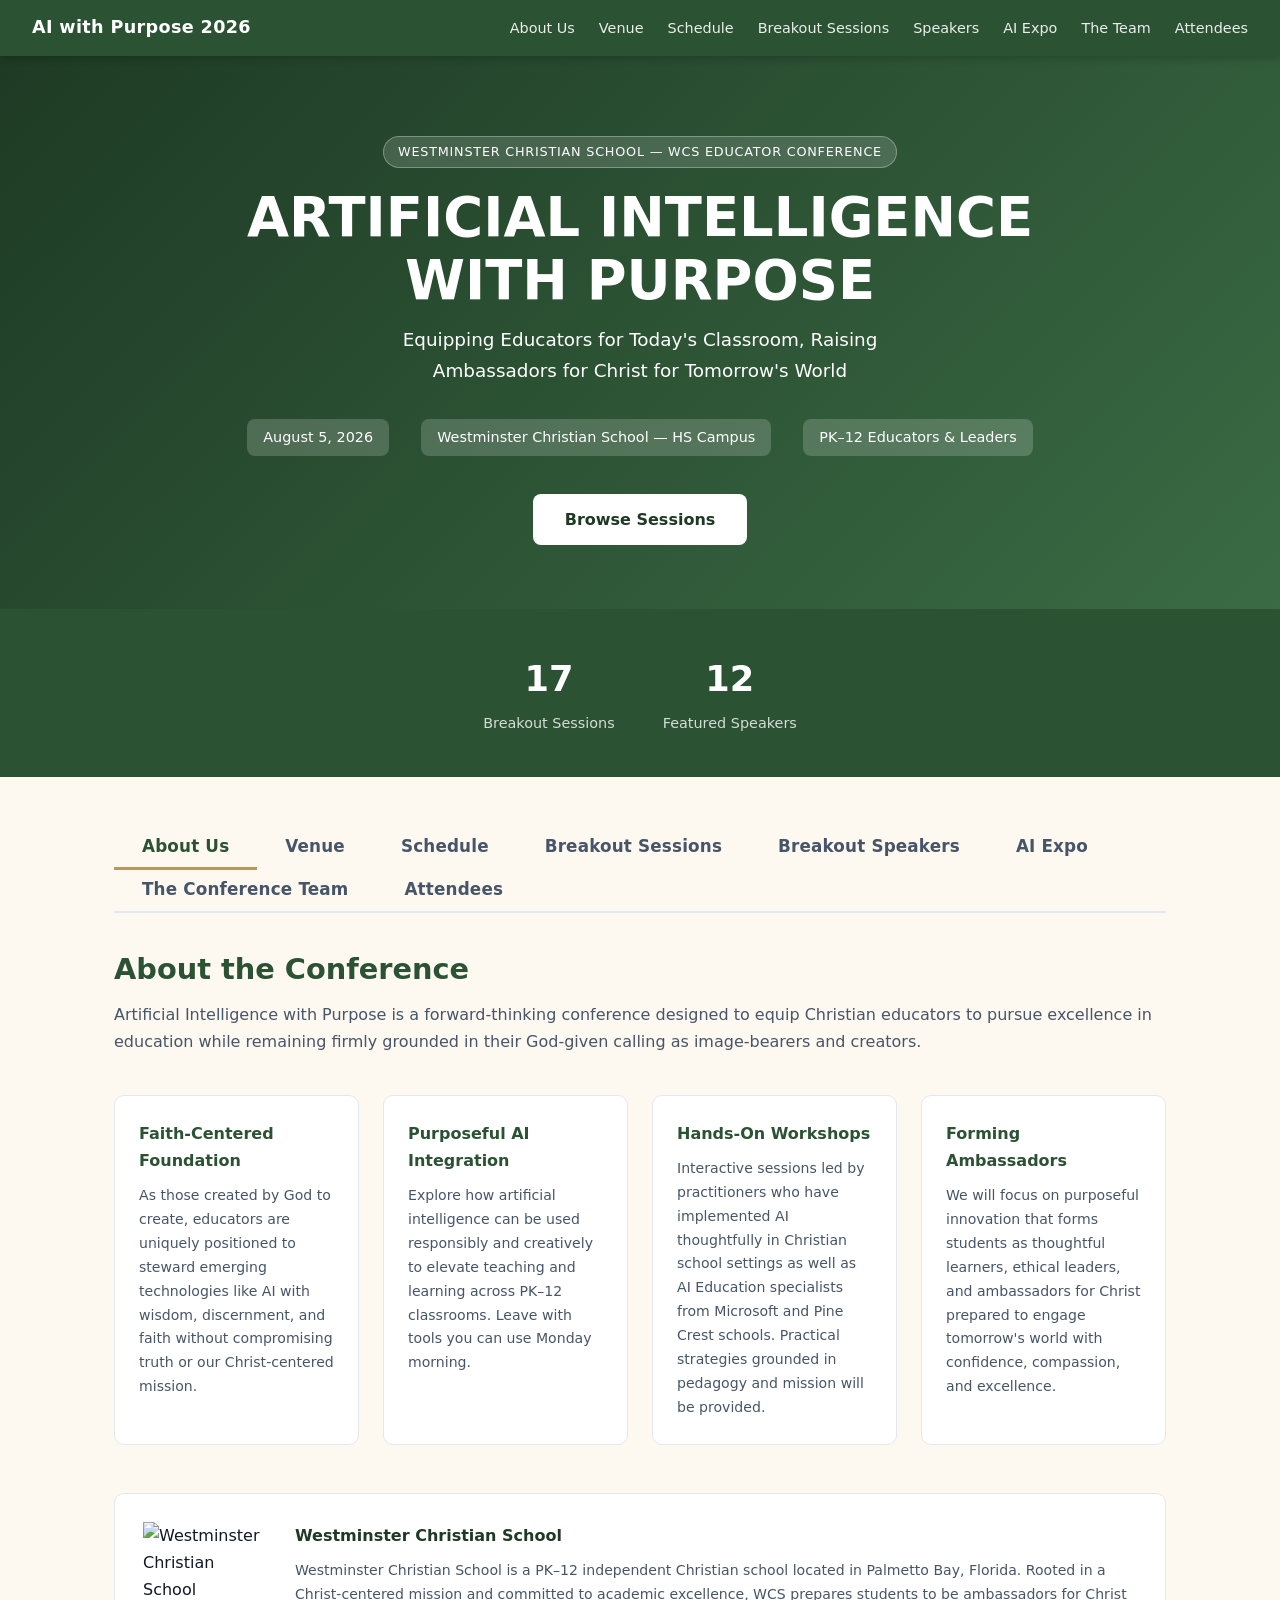
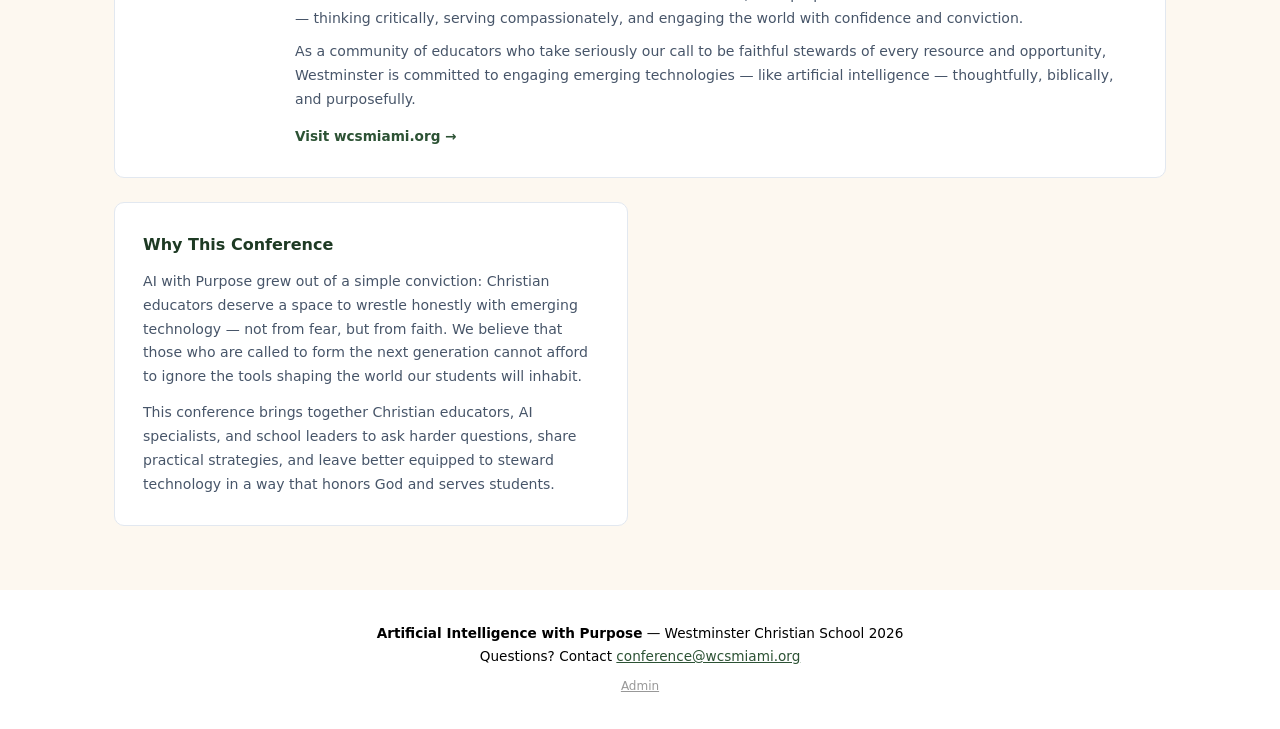
==== commit 3b1813b5: "Update index" ====
--- a/index.html
+++ b/index.html
@@ -12,14 +12,14 @@
 <nav>
   <span class="brand">AI with Purpose 2026</span>
   <ul>
-    <li><a href="#about">The Conference</a></li>
-    <li><a href="#venue">Venue</a></li>
-    <li><a href="#speakers">Speakers</a></li>
-    <li><a href="#schedule">Schedule</a></li>
-    <li><a href="#expo">AI Expo</a></li>
-    <li><a href="#breakouts">Breakouts</a></li>
-    <li><a href="#conference-team">About Us</a></li>
-    <li><a href="#attendees">Attendees</a></li>
+    <li><a href="#main-tabs" data-open-tab="tab-about">About Us</a></li>
+    <li><a href="#main-tabs" data-open-tab="tab-venue">Venue</a></li>
+    <li><a href="#main-tabs" data-open-tab="tab-schedule">Schedule</a></li>
+    <li><a href="#main-tabs" data-open-tab="tab-breakouts">Breakout Sessions</a></li>
+    <li><a href="#main-tabs" data-open-tab="tab-speakers">Speakers</a></li>
+    <li><a href="#main-tabs" data-open-tab="tab-expo">AI Expo</a></li>
+    <li><a href="#main-tabs" data-open-tab="tab-team">The Team</a></li>
+    <li><a href="#main-tabs" data-open-tab="tab-attendees">Attendees</a></li>
   </ul>
 </nav>
 
@@ -33,7 +33,7 @@
     <div class="chip">Westminster Christian School — HS Campus</div>
     <div class="chip">PK–12 Educators &amp; Leaders</div>
   </div>
-  <a href="#breakouts" class="btn-primary">Browse Sessions</a>
+  <a href="#main-tabs" class="btn-primary" data-open-tab="tab-breakouts">Browse Sessions</a>
 </header>
 
 <!-- STATS -->
@@ -41,19 +41,25 @@
   <div class="stats-inner">
       <div class="stat"><strong>17</strong><span>Breakout Sessions</span></div>
       <div class="stat"><strong>12</strong><span>Featured Speakers</span></div>
+  </div>
 </div>
 
-<!-- ABOUT / VENUE / THE TEAM TABS -->
-<section class="section tabs-section" id="about">
+<!-- MAIN TABS -->
+<section class="section tabs-section" id="main-tabs">
   <div class="tabs-nav" role="tablist">
-    <button class="tab-btn active" role="tab" data-tab="tab-about" aria-selected="true">About</button>
-    <button class="tab-btn" role="tab" data-tab="tab-venue" aria-selected="false">Venue</button>
-    <button class="tab-btn" role="tab" data-tab="tab-team" aria-selected="false">The Team</button>
-  </div>
-
-  <!-- About Tab -->
+    <button class="tab-btn active" role="tab" data-tab="tab-about"    aria-selected="true">About Us</button>
+    <button class="tab-btn" role="tab" data-tab="tab-venue"    aria-selected="false">Venue</button>
+    <button class="tab-btn" role="tab" data-tab="tab-schedule" aria-selected="false">Schedule</button>
+    <button class="tab-btn" role="tab" data-tab="tab-breakouts" aria-selected="false">Breakout Sessions</button>
+    <button class="tab-btn" role="tab" data-tab="tab-speakers" aria-selected="false">Breakout Speakers</button>
+    <button class="tab-btn" role="tab" data-tab="tab-expo"     aria-selected="false">AI Expo</button>
+    <button class="tab-btn" role="tab" data-tab="tab-team"      aria-selected="false">The Conference Team</button>
+    <button class="tab-btn" role="tab" data-tab="tab-attendees" aria-selected="false">Attendees</button>
+  </div>
+
+  <!-- Tab 1: About Us -->
   <div class="tab-panel active" id="tab-about" role="tabpanel">
-    <div class="section-title">About the Conference</div>
+    <div class="section-title" style="color:#2c5234;">About the Conference</div>
     <p class="section-sub">Artificial Intelligence with Purpose is a forward-thinking conference designed to equip Christian educators to pursue excellence in education while remaining firmly grounded in their God-given calling as image-bearers and creators.</p>
     <div class="about-grid">
       <div class="about-card">
@@ -73,17 +79,31 @@
         <p>We will focus on purposeful innovation that forms students as thoughtful learners, ethical leaders, and ambassadors for Christ prepared to engage tomorrow's world with confidence, compassion, and excellence.</p>
       </div>
     </div>
-    <!-- FEATURED SPEAKERS -->
-    <div id="speakers" class="venue-subsection">
-      <div class="section-title" style="font-size:1.4rem;">Featured Speakers</div>
-      <p class="section-sub" style="color:#2c5234; margin-bottom:1.5rem;">Christian educators and AI practitioners leading our sessions.</p>
-      <div class="speakers-grid" id="speakersGrid"></div>
-    </div>
-  </div>
-
-  <!-- Venue Tab -->
+
+    <div class="about-us-grid" style="margin-top:3rem;">
+      <div class="about-us-card about-us-school">
+        <div class="about-us-logo">
+          <img src="https://csfla.org/assets/images/schools/logos/westminster-christian-logo.png" alt="Westminster Christian School" />
+        </div>
+        <div class="about-us-text">
+          <h3>Westminster Christian School</h3>
+          <p>Westminster Christian School is a PK–12 independent Christian school located in Palmetto Bay, Florida. Rooted in a Christ-centered mission and committed to academic excellence, WCS prepares students to be ambassadors for Christ — thinking critically, serving compassionately, and engaging the world with confidence and conviction.</p>
+          <p>As a community of educators who take seriously our call to be faithful stewards of every resource and opportunity, Westminster is committed to engaging emerging technologies — like artificial intelligence — thoughtfully, biblically, and purposefully.</p>
+          <a class="about-us-link" href="https://www.wcsmiami.org" target="_blank" rel="noopener noreferrer">Visit wcsmiami.org →</a>
+        </div>
+      </div>
+      <div class="about-us-card about-us-mission">
+        <h3>Why This Conference</h3>
+        <p>AI with Purpose grew out of a simple conviction: Christian educators deserve a space to wrestle honestly with emerging technology — not from fear, but from faith. We believe that those who are called to form the next generation cannot afford to ignore the tools shaping the world our students will inhabit.</p>
+        <p>This conference brings together Christian educators, AI specialists, and school leaders to ask harder questions, share practical strategies, and leave better equipped to steward technology in a way that honors God and serves students.</p>
+      </div>
+    </div>
+
+  </div>
+
+  <!-- Tab 2: Venue -->
   <div class="tab-panel" id="tab-venue" role="tabpanel">
-    <div class="section-title" style="font-size:1.4rem;">Venue</div>
+    <div class="section-title" style="color:#2c5234;">Venue</div>
     <p class="section-sub" style="color:#2c5234; margin-bottom:1.5rem;">Everything you need to know about getting there and getting around.</p>
     <div class="venue-block">
       <div class="venue-info">
@@ -100,68 +120,8 @@
     </div>
   </div>
 
-  <!-- The Team Tab -->
-  <div class="tab-panel" id="tab-team" role="tabpanel">
-    <div class="section-title" style="font-size:1.4rem;">The Team</div>
-    <p class="section-sub" style="color:var(--muted); margin-bottom:1.5rem;">The Westminster Christian School educators and leaders behind <em>Artificial Intelligence with Purpose</em>.</p>
-    <div class="speakers-grid" id="teamGrid"></div>
-  </div>
-</section>
-
-<!-- BREAKOUT SESSIONS -->
-<section id="breakouts" style="padding: 4rem 0; background: #f1f5f1;">
-  <div class="section" style="padding-top: 0; padding-bottom: 0;">
-    <div class="section-title">Breakout Sessions</div>
-    <p class="section-sub">Browse sessions below, then <a href="https://forms.office.com/r/c7MKTGSTdS" target="_blank" rel="noopener noreferrer" style="color:#2c5234;font-weight:600;">register here</a> — spaces are limited.</p>
-
-    <!-- Learn / Apply / Discern strip -->
-    <div class="lad-strip">
-      <div class="lad-cell lad-learn">
-        <div class="lad-label">Learn</div>
-        <h3>Foundations &amp; Confidence</h3>
-        <p>Build confidence with foundational AI concepts and strategies that every educator can apply immediately.</p>
-        <div class="lad-arrow">›</div>
-      </div>
-      <div class="lad-cell lad-apply">
-        <div class="lad-label">Apply</div>
-        <h3>Application in Context</h3>
-        <p>Apply AI tools purposefully within your classroom, curriculum, and school community in meaningful ways.</p>
-        <div class="lad-arrow">›</div>
-      </div>
-      <div class="lad-cell lad-discern">
-        <div class="lad-label">Discern</div>
-        <h3>Other Ideas / Extensions</h3>
-        <p>Deep dive into specialized, advanced, or extension topics for those ready to explore further.</p>
-      </div>
-    </div>
-
-    <!-- Filters -->
-    <div class="breakout-filter" id="breakoutFilter">
-      <div class="filter-row">
-        <span class="filter-label">Category:</span>
-        <button class="filter-btn active" data-cat="All">All</button>
-        <button class="filter-btn" data-cat="Learn">Learn</button>
-        <button class="filter-btn" data-cat="Apply">Apply</button>
-        <button class="filter-btn" data-cat="Discern">Discern</button>
-      </div>
-      <div class="filter-row">
-        <span class="filter-label">Session:</span>
-        <button class="filter-btn active" data-slot="All">All</button>
-        <button class="filter-btn" data-slot="1">Session 1 · 9:00 AM</button>
-        <button class="filter-btn" data-slot="2">Session 2 · 10:30 AM</button>
-        <button class="filter-btn" data-slot="3">Session 3 · 1:00 PM</button>
-      </div>
-    </div>
-
-    <div class="breakout-grid" id="breakoutGrid"></div>
-  </div>
-</section>
-
-
-
-<!-- SCHEDULE -->
-<section id="schedule" style="padding: 4rem 0; background: #ffffff;">
-  <div class="section" style="padding-top: 0; padding-bottom: 0;">
+  <!-- Tab 3: Schedule -->
+  <div class="tab-panel" id="tab-schedule" role="tabpanel">
     <div class="section-title" style="color:#2c5234;">Conference Schedule</div>
     <p class="section-sub" style="color:var(--muted);">August 5, 2026 · Westminster Christian School — HS Campus. Click "View Sessions" on a breakout row to explore concurrent options.</p>
     <div id="scheduleGrid"></div>
@@ -174,42 +134,69 @@
       </div>
     </div>
   </div>
-</section>
-
-<!-- AI EXPO -->
-<section id="expo" style="padding: 4rem 0; background: #f1f5f1;">
-  <div class="section" style="padding-top: 0; padding-bottom: 0;">
+
+  <!-- Tab 4: Breakout Sessions -->
+  <div class="tab-panel" id="tab-breakouts" role="tabpanel">
+    <div class="section-title" style="color:#2c5234;">Breakout Sessions</div>
+    <p class="section-sub">Browse sessions below, then <a href="https://forms.office.com/r/c7MKTGSTdS" target="_blank" rel="noopener noreferrer" style="color:#2c5234;font-weight:600;">register here</a> — spaces are limited.</p>
+    <div class="lad-strip">
+      <div class="lad-cell lad-learn">
+        <div class="lad-label">Learn</div>
+        <h3>Foundations &amp; Confidence</h3>
+        <p>Build confidence with foundational AI concepts and strategies that every educator can apply immediately.</p>
+        <div class="lad-arrow">›</div>
+      </div>
+      <div class="lad-cell lad-apply">
+        <div class="lad-label">Apply</div>
+        <h3>Application in Context</h3>
+        <p>Apply AI tools purposefully within your classroom, curriculum, and school community in meaningful ways.</p>
+        <div class="lad-arrow">›</div>
+      </div>
+      <div class="lad-cell lad-discern">
+        <div class="lad-label">Discern</div>
+        <h3>Other Ideas / Extensions</h3>
+        <p>Deep dive into specialized, advanced, or extension topics for those ready to explore further.</p>
+      </div>
+    </div>
+    <div class="breakout-filter" id="breakoutFilter">
+      <div class="filter-row">
+        <span class="filter-label">Category:</span>
+        <button class="filter-btn active" data-cat="All">All</button>
+        <button class="filter-btn" data-cat="Learn">Learn</button>
+        <button class="filter-btn" data-cat="Apply">Apply</button>
+        <button class="filter-btn" data-cat="Discern">Discern</button>
+      </div>
+      <div class="filter-row">
+        <span class="filter-label">Session:</span>
+        <button class="filter-btn active" data-slot="All">All</button>
+        <button class="filter-btn" data-slot="1">Session 1 · 9:00 AM</button>
+        <button class="filter-btn" data-slot="2">Session 2 · 10:30 AM</button>
+        <button class="filter-btn" data-slot="3">Session 3 · 1:00 PM</button>
+      </div>
+    </div>
+    <div class="breakout-grid" id="breakoutGrid"></div>
+  </div>
+
+  <!-- Tab 5: Breakout Speakers -->
+  <div class="tab-panel" id="tab-speakers" role="tabpanel">
+    <div class="section-title" style="color:#2c5234;">Featured Speakers</div>
+    <p class="section-sub" style="color:var(--muted); margin-bottom:1.5rem;">Christian educators and AI practitioners leading our sessions.</p>
+    <div class="speakers-grid" id="speakersGrid"></div>
+  </div>
+
+  <!-- Tab 6: AI Expo -->
+  <div class="tab-panel" id="tab-expo" role="tabpanel">
     <div class="section-title" style="color:#2c5234;">AI Expo</div>
     <p class="section-sub" style="color:var(--muted);">11:25 AM – 1:00 PM · Breezeway / SAC &nbsp;·&nbsp; Lunch is served — stop by the tables, connect with partners, and explore what's possible.</p>
     <div class="expo-grid" id="expoGrid"></div>
   </div>
-</section>
-
-<!-- ABOUT US -->
-<section class="section about-us-section" id="conference-team">
-  <div class="section-title">About Us</div>
-
-  <div class="about-us-grid">
-
-    <div class="about-us-card about-us-school">
-      <div class="about-us-logo">
-        <img src="https://csfla.org/assets/images/schools/logos/westminster-christian-logo.png" alt="Westminster Christian School" />
-      </div>
-      <div class="about-us-text">
-        <h3>Westminster Christian School</h3>
-        <p>Westminster Christian School is a PK–12 independent Christian school located in Palmetto Bay, Florida. Rooted in a Christ-centered mission and committed to academic excellence, WCS prepares students to be ambassadors for Christ — thinking critically, serving compassionately, and engaging the world with confidence and conviction.</p>
-        <p>As a community of educators who take seriously our call to be faithful stewards of every resource and opportunity, Westminster is committed to engaging emerging technologies — like artificial intelligence — thoughtfully, biblically, and purposefully.</p>
-        <a class="about-us-link" href="https://www.wcsmiami.org" target="_blank" rel="noopener noreferrer">Visit wcsmiami.org →</a>
-      </div>
-    </div>
-
-    <div class="about-us-card about-us-mission">
-      <h3>Why This Conference</h3>
-      <p>AI with Purpose grew out of a simple conviction: Christian educators deserve a space to wrestle honestly with emerging technology — not from fear, but from faith. We believe that those who are called to form the next generation cannot afford to ignore the tools shaping the world our students will inhabit.</p>
-      <p>This conference brings together Christian educators, AI specialists, and school leaders to ask harder questions, share practical strategies, and leave better equipped to steward technology in a way that honors God and serves students.</p>
-    </div>
-
-    <div class="about-us-card about-us-contact">
+
+  <!-- Tab 7: The Conference Team -->
+  <div class="tab-panel" id="tab-team" role="tabpanel">
+    <div class="section-title" style="color:#2c5234;">The Conference Team</div>
+    <p class="section-sub" style="color:var(--muted); margin-bottom:1.5rem;">The Westminster Christian School educators and leaders behind <em>Artificial Intelligence with Purpose</em>.</p>
+    <div class="speakers-grid" id="teamGrid"></div>
+    <div class="about-us-card about-us-contact" style="margin-top:2.5rem; max-width:480px;">
       <h3>Get in Touch</h3>
       <p>Have questions about the conference, sessions, or registration? We'd love to hear from you.</p>
       <ul class="about-us-contact-list">
@@ -219,12 +206,11 @@
         <li><strong>Conference Date:</strong> August 5, 2026</li>
       </ul>
     </div>
-
-  </div>
-
-  <!-- ATTENDEES -->
-  <div id="attendees" class="venue-subsection">
-    <div class="section-title" style="font-size:1.4rem; color:#2c5234;">Attendees</div>
+  </div>
+
+  <!-- Tab 8: Attendees -->
+  <div class="tab-panel" id="tab-attendees" role="tabpanel">
+    <div class="section-title" style="color:#2c5234;">Attendees</div>
     <p class="section-sub" style="color:var(--muted); margin-bottom:1rem;">The body of Christ is stronger when we build together. <em>AI with Purpose</em> brings educators from across Christian schools to share, grow, and sharpen one another.</p>
     <div class="attendees-grid">
       <div class="attendee-type-card">
--- a/styles.css
+++ b/styles.css
@@ -14,7 +14,7 @@
   --teal:    #3a6b44;
   --green:   #2c5234;
   --gold:    #B9975B;
-  --bg:      #f8fafc;
+  --bg:      #fdf8f0;
   --surface: #ffffff;
   --border:  #e2e8f0;
   --text:    #111827;
@@ -76,6 +76,7 @@
 .tabs-section { padding-top: 3rem; }
 .tabs-nav {
   display: flex;
+  flex-wrap: wrap;
   border-bottom: 2px solid var(--border);
   margin-bottom: 2rem;
   gap: 0;
